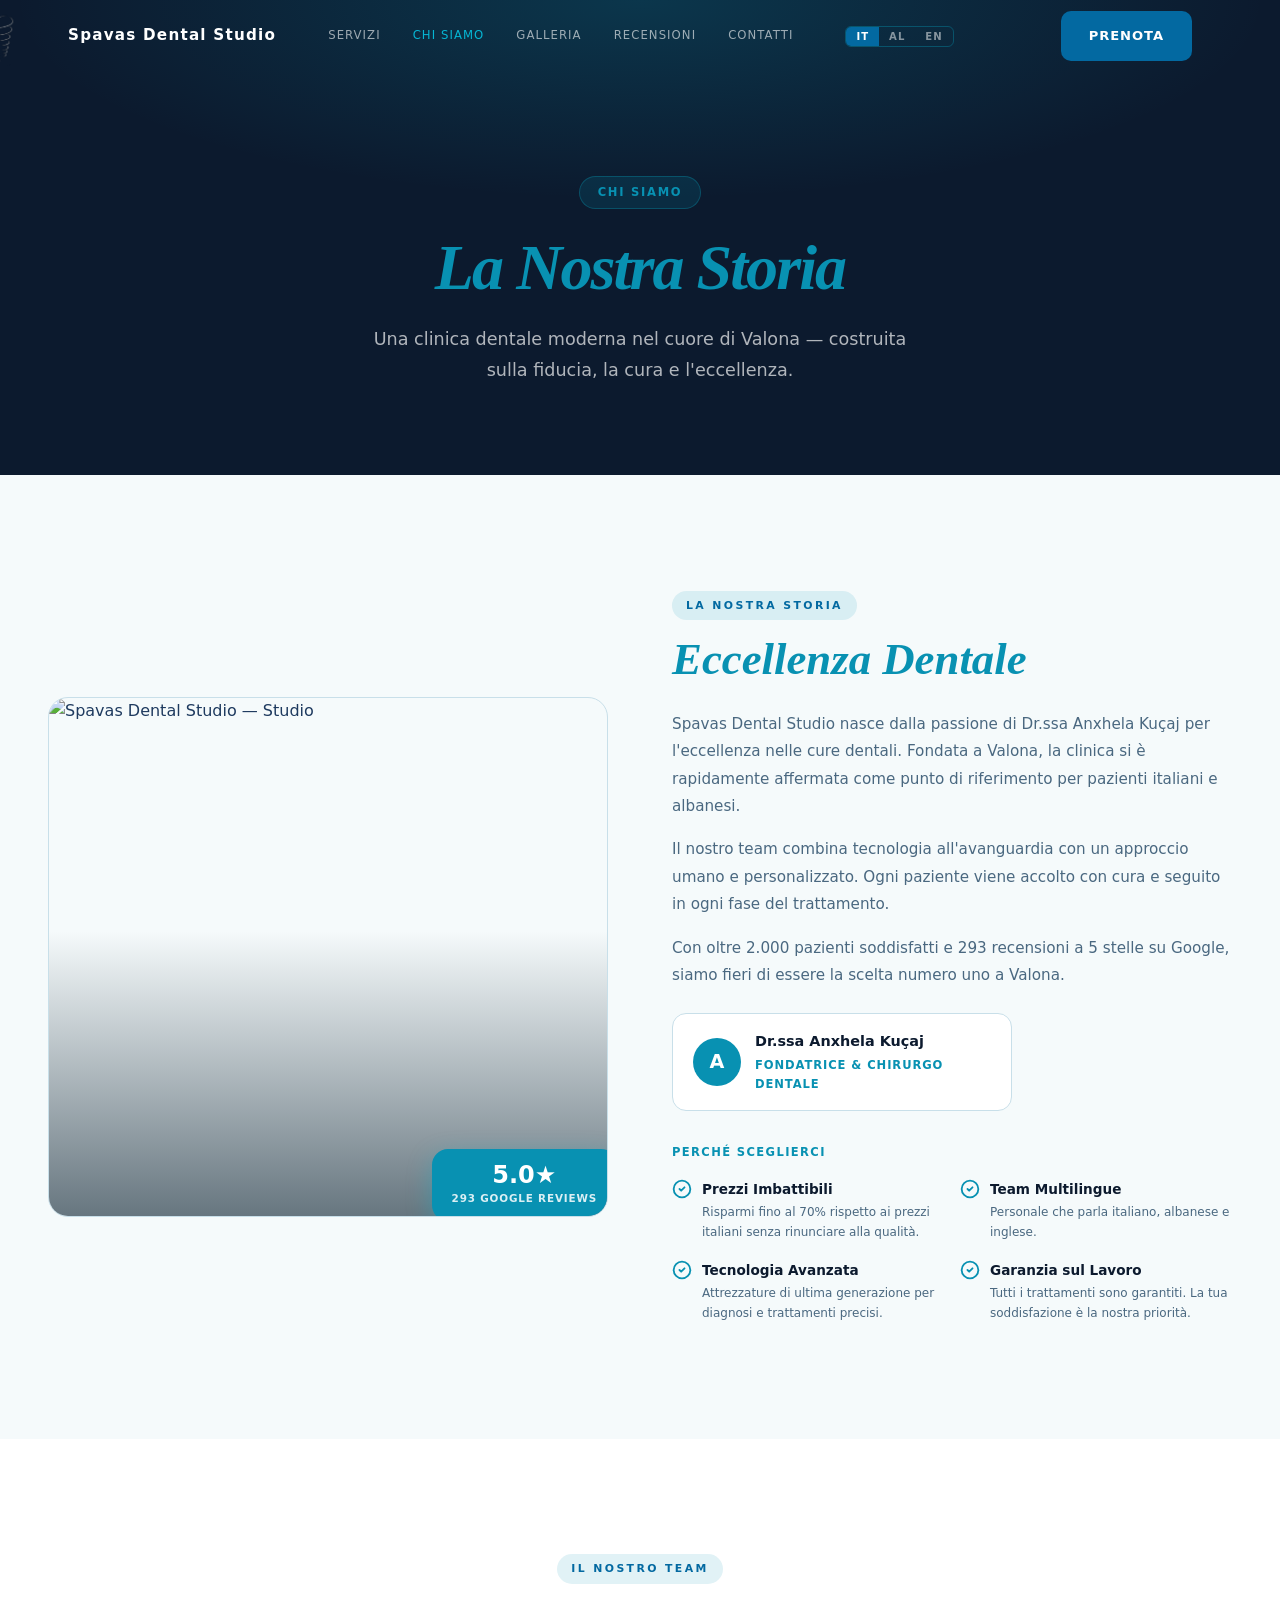
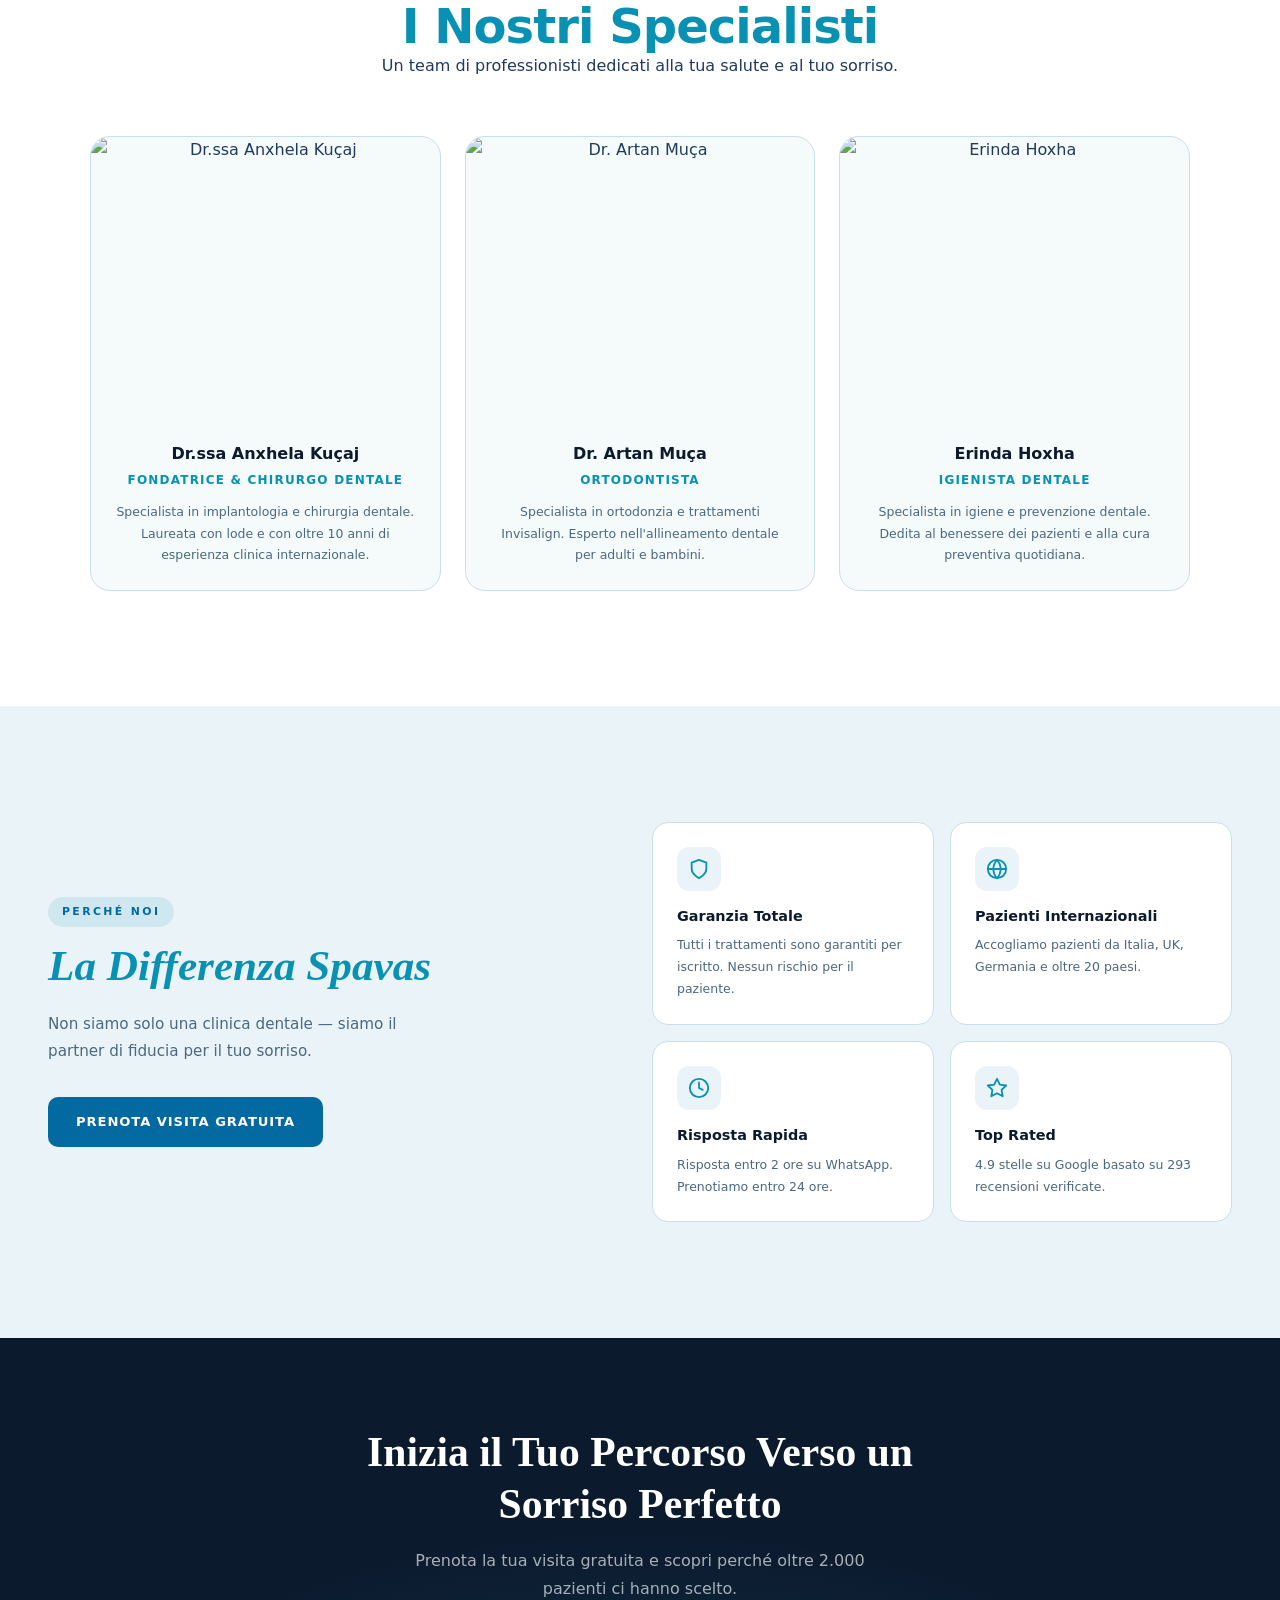
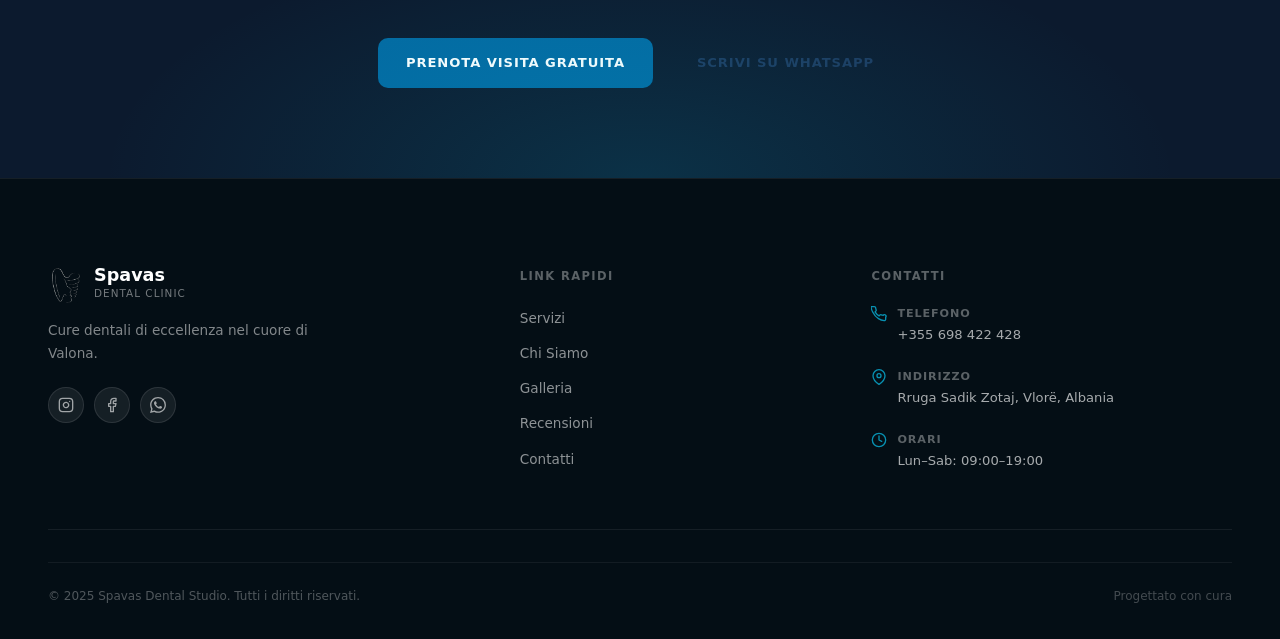
==== about.html @ 8b810118 "Initial commit: Spavas Dental Studio website" ====
<!DOCTYPE html>
<html lang="it">
<head>
  <meta charset="UTF-8"/>
  <meta name="viewport" content="width=device-width, initial-scale=1.0"/>
  <title>Chi Siamo — Spavas Dental Studio, Vlorë</title>
  <meta name="description" content="Scopri la storia di Spavas Dental Studio a Valona. Team di specialisti, tecnologia avanzata e oltre 2.000 pazienti soddisfatti."/>
  <link rel="preconnect" href="https://fonts.gstatic.com" crossorigin>
  <link rel="preload" as="font" type="font/woff2" crossorigin href="https://fonts.gstatic.com/s/plusjakartasans/v12/LDIoaomQNQcsA88c7O9yZ4KMCoOg4Ko20yw.woff2" fetchpriority="high">
  <style>
    @font-face{font-family:'Plus Jakarta Sans';font-style:normal;font-weight:400 800;font-display:swap;src:url('https://fonts.gstatic.com/s/plusjakartasans/v12/LDIoaomQNQcsA88c7O9yZ4KMCoOg4Ko20yw.woff2') format('woff2');unicode-range:U+0000-00FF,U+0131,U+0152-0153,U+02BB-02BC,U+02C6,U+02DA,U+02DC,U+0304,U+0308,U+0329,U+2000-206F,U+20AC,U+2122,U+2191,U+2193,U+2212,U+2215,U+FEFF,U+FFFD;}
    :root{--cyan:#0891B2;--cyan-mid:#06B6D4;--cyan-light:rgba(8,145,178,0.12);--cyan-pale:rgba(8,145,178,0.06);--dark:#0C1A2E;--dark2:#111F35;--ink:#1E3A5F;--ink-mid:#4A6880;--ink-light:#7A9AB0;--cream:#F5FAFB;--cream2:#EAF4F8;--surface:#EAF4F8;--white:#ffffff;--border:#C8DFE9;--green:#25D366;--max-w:1200px;--gutter:clamp(1rem,5vw,3rem);--nav-h:72px;--radius:10px;--radius-lg:16px;--ease:cubic-bezier(0.25,0.46,0.45,0.94);--ease-out:cubic-bezier(0.16,1,0.3,1);}
    *,*::before,*::after{margin:0;padding:0;box-sizing:border-box;}html{scroll-behavior:smooth;}body{background:var(--cream);color:var(--ink);font-family:'Plus Jakarta Sans',system-ui,sans-serif;font-weight:400;line-height:1.65;-webkit-font-smoothing:antialiased;overflow-x:hidden;}img{display:block;width:100%;object-fit:cover;}a{text-decoration:none;color:inherit;}ul{list-style:none;}button{border:none;background:none;cursor:pointer;font-family:inherit;}
    .container{max-width:var(--max-w);margin:0 auto;padding:0 var(--gutter);}
    .section-label{display:inline-block;font-size:0.68rem;letter-spacing:0.22em;text-transform:uppercase;font-weight:600;padding:6px 14px;border-radius:999px;background:var(--cyan-light);color:#0369A1;margin-bottom:16px;}.section-label--dark{background:rgba(6,182,212,0.12);color:var(--cyan-mid);}
    .reveal{opacity:0;transform:translateY(28px);transition:opacity 0.65s var(--ease),transform 0.65s var(--ease);}.reveal.active{opacity:1;transform:none;}.reveal-left{opacity:0;transform:translateX(-32px);transition:opacity 0.75s var(--ease),transform 0.75s var(--ease);}.reveal-left.active{opacity:1;transform:none;}.reveal-right{opacity:0;transform:translateX(32px);transition:opacity 0.75s var(--ease),transform 0.75s var(--ease);}.reveal-right.active{opacity:1;transform:none;}.reveal-scale{opacity:0;transform:scale(0.94);transition:opacity 0.65s var(--ease),transform 0.65s var(--ease);}.reveal-scale.active{opacity:1;transform:none;}
    .d1{transition-delay:0.08s}.d2{transition-delay:0.16s}.d3{transition-delay:0.24s}.d4{transition-delay:0.32s}.d5{transition-delay:0.40s}.d6{transition-delay:0.48s}
    @keyframes fadeUp{from{opacity:0;transform:translateY(20px);}to{opacity:1;transform:none;}}@keyframes waPulse{0%,100%{box-shadow:0 0 0 0 rgba(37,211,102,0.5);}50%{box-shadow:0 0 0 14px rgba(37,211,102,0);}}@keyframes bounce{0%,100%{transform:translateX(-50%) translateY(0);}50%{transform:translateX(-50%) translateY(8px);}}
    .nav{position:fixed;top:0;left:0;right:0;z-index:50;height:var(--nav-h);transition:background 0.3s ease,backdrop-filter 0.3s ease,border-bottom 0.3s ease;}.nav.scrolled{background:rgba(12,26,46,0.97);backdrop-filter:blur(16px);border-bottom:1px solid rgba(6,182,212,0.15);}
    .nav__inner{height:100%;display:flex;align-items:center;justify-content:space-between;max-width:var(--max-w);margin:0 auto;padding:0 var(--gutter);}.nav__logo{display:flex;align-items:center;gap:10px;cursor:pointer;}.nav__logo-text-main{font-size:0.95rem;font-weight:700;color:#fff;line-height:1;}.nav__logo-text-sub{font-size:0.62rem;font-weight:500;letter-spacing:0.14em;text-transform:uppercase;color:var(--cyan-mid);}
    .nav__links{display:flex;align-items:center;gap:32px;}.nav__links a{font-size:0.73rem;font-weight:500;letter-spacing:0.09em;text-transform:uppercase;color:rgba(255,255,255,0.6);transition:color 0.2s ease;}.nav__links a:hover,.nav__links a.active{color:var(--cyan-mid);}
    .nav__right{display:flex;align-items:center;gap:12px;}.nav__lang{display:flex;border-radius:6px;overflow:hidden;border:1px solid rgba(6,182,212,0.3);}.nav__lang button{padding:4px 10px;font-size:0.63rem;font-weight:700;letter-spacing:0.1em;text-transform:uppercase;color:rgba(255,255,255,0.5);background:transparent;transition:all 0.2s ease;}.nav__lang button.active{background:#0369A1;color:#fff;}
    .nav__book{display:none;padding:8px 18px;border-radius:var(--radius);font-size:0.72rem;font-weight:700;letter-spacing:0.08em;text-transform:uppercase;background:#0369A1;color:#fff;transition:transform 0.2s ease,box-shadow 0.2s ease;}.nav__book:hover{transform:translateY(-1px);box-shadow:0 8px 24px rgba(3,105,161,0.4);}
    .nav__hamburger{display:flex;flex-direction:column;gap:5px;padding:4px;}.nav__hamburger span{display:block;width:22px;height:2px;background:#fff;border-radius:2px;transition:all 0.3s ease;}
    .nav__mobile{display:none;position:fixed;top:var(--nav-h);left:0;right:0;z-index:49;background:var(--dark);border-bottom:1px solid rgba(6,182,212,0.12);padding:24px var(--gutter);}.nav__mobile.open{display:flex;flex-direction:column;gap:4px;}.nav__mobile a,.nav__mobile button{display:block;padding:12px 0;border-bottom:1px solid rgba(6,182,212,0.08);font-size:0.88rem;color:rgba(255,255,255,0.75);letter-spacing:0.08em;text-transform:uppercase;text-align:left;width:100%;transition:color 0.2s;}.nav__mobile a:hover{color:var(--cyan-mid);}.nav__mobile-book{margin-top:12px;padding:14px;border-radius:var(--radius);background:var(--cyan);color:#fff!important;text-align:center!important;font-weight:700;border:none!important;}
    .btn{display:inline-flex;align-items:center;gap:8px;padding:14px 28px;border-radius:var(--radius);font-size:0.82rem;font-weight:700;letter-spacing:0.07em;text-transform:uppercase;cursor:pointer;transition:transform 0.25s ease,box-shadow 0.25s ease;border:none;}.btn:hover{transform:translateY(-2px);}
    .btn--cyan{background:#0369A1;color:#fff;}.btn--cyan:hover{box-shadow:0 12px 40px rgba(3,105,161,0.4);}.btn--wa{background:#15803D;color:#fff;}.btn--wa:hover{box-shadow:0 12px 40px rgba(21,128,61,0.35);}.btn--outline{background:transparent;color:var(--cyan);border:1.5px solid var(--cyan);}.btn--outline:hover{background:var(--cyan-light);}.btn--ghost{background:rgba(6,182,212,0.12);color:var(--cyan-mid);border:1px solid rgba(6,182,212,0.2);}
    .section-h2{font-size:clamp(2rem,5vw,3rem);font-weight:800;letter-spacing:-0.02em;line-height:1.1;color:var(--dark);}.section-h2 span{color:var(--cyan);}.section-h2--light{color:#fff;}.section-h2--light span{color:var(--cyan-mid);}
    .card{background:var(--cream2);border:1px solid var(--border);border-radius:var(--radius-lg);padding:28px;transition:transform 0.3s ease,box-shadow 0.3s ease,border-color 0.3s ease;}.card:hover{transform:translateY(-4px);box-shadow:0 16px 48px rgba(8,145,178,0.1);border-color:var(--cyan);}
    .wa-float{position:fixed;bottom:24px;right:24px;z-index:50;width:56px;height:56px;border-radius:50%;background:#25D366;display:flex;align-items:center;justify-content:center;box-shadow:0 4px 20px rgba(37,211,102,0.4);opacity:0;transform:scale(0.8);transition:opacity 0.4s ease,transform 0.4s ease;text-decoration:none;}.wa-float.show{opacity:1;transform:scale(1);}.wa-float.pulse{animation:waPulse 2.2s ease-in-out infinite;}
    .footer{background:#070F1C;border-top:1px solid rgba(6,182,212,0.1);padding:56px var(--gutter) 32px;}.footer__grid{max-width:var(--max-w);margin:0 auto;display:grid;grid-template-columns:1fr 1fr 1fr;gap:40px;margin-bottom:48px;}.footer__brand-name{font-size:0.95rem;font-weight:700;color:#fff;}.footer__brand-sub{font-size:0.62rem;letter-spacing:0.14em;text-transform:uppercase;color:var(--cyan-mid);}.footer__tagline{font-size:0.83rem;color:rgba(255,255,255,0.65);line-height:1.8;margin:16px 0 20px;}
    .footer__socials{display:flex;gap:10px;}.footer__social{width:36px;height:36px;border-radius:50%;display:flex;align-items:center;justify-content:center;background:rgba(255,255,255,0.06);color:rgba(255,255,255,0.55);transition:background 0.2s ease;}.footer__social:hover{background:var(--cyan);color:#fff;}.footer__social--wa{background:#25D366;color:#fff;}
    .footer__col-title{font-size:0.72rem;font-weight:600;letter-spacing:0.18em;text-transform:uppercase;color:rgba(255,255,255,0.6);margin-bottom:20px;}.footer__links{display:flex;flex-direction:column;gap:12px;}.footer__links a,.footer__links button{font-size:0.85rem;color:rgba(255,255,255,0.72);transition:color 0.2s ease;text-align:left;width:100%;}.footer__links a:hover,.footer__links button:hover{color:var(--cyan-mid);}
    .footer__contact-item{display:flex;align-items:flex-start;gap:10px;font-size:0.85rem;color:rgba(255,255,255,0.72);margin-bottom:10px;}.footer__contact-item a{color:rgba(255,255,255,0.72);transition:color 0.2s;}.footer__contact-item a:hover{color:var(--cyan-mid);}.footer__bottom{max-width:var(--max-w);margin:0 auto;border-top:1px solid rgba(255,255,255,0.06);padding-top:24px;display:flex;justify-content:space-between;align-items:center;gap:12px;flex-wrap:wrap;}.footer__rights{font-size:0.72rem;color:rgba(255,255,255,0.5);}.footer__crafted{font-size:0.72rem;color:rgba(255,255,255,0.45);}.footer__hours{color:rgba(255,255,255,0.72);}
    .field{display:flex;flex-direction:column;gap:6px;}.field label{font-size:0.7rem;font-weight:600;letter-spacing:0.1em;text-transform:uppercase;color:var(--ink-mid);}.field input,.field select,.field textarea{width:100%;padding:12px 16px;border-radius:var(--radius);border:1px solid var(--border);background:var(--cream2);color:var(--ink);font-family:inherit;font-size:0.88rem;outline:none;transition:border-color 0.2s ease;}.field input:focus,.field select:focus,.field textarea:focus{border-color:var(--cyan);}.field textarea{resize:none;}
    .page-hero{background:var(--dark);padding:calc(var(--nav-h) + 3rem) var(--gutter) 2.5rem;text-align:center;}.page-hero__label{color:var(--cyan-mid);}.page-hero__h1{font-size:clamp(2.4rem,6vw,4rem);font-weight:800;letter-spacing:-0.03em;color:#fff;line-height:1.05;margin-bottom:16px;}.page-hero__h1 span{color:var(--cyan-mid);}.page-hero__sub{font-size:1rem;color:rgba(255,255,255,0.55);max-width:520px;margin:0 auto;line-height:1.8;}
    @media(min-width:768px){.nav__book{display:inline-flex;}.nav__hamburger{display:none;}.hide-md{display:none!important;}.nav__logo{margin-left:-90px;}.nav__logo img{height:60px!important;margin-left:-38px;}.nav__logo .nav__logo-text-main{margin-left:38px;}.nav__book{margin-left:95px;}}@media(max-width:767px){.nav__links{display:none;}.nav__logo-text-main{display:none;}.nav__inner{position:relative;}.nav__lang{position:absolute;left:110px;}.nav__book{margin-right:38px;}.show-mobile-only{display:block;}.footer__grid{grid-template-columns:1fr;gap:32px;}}
    /* ── Page Hero ── */
    .page-hero{position:relative;padding:clamp(7rem,14vw,11rem) var(--gutter) clamp(4rem,7vw,6rem);background:var(--dark);overflow:hidden;text-align:center}
    .page-hero::before{content:'';position:absolute;inset:0;background:radial-gradient(ellipse 70% 60% at 50% 0%,rgba(6,182,212,.18) 0%,transparent 70%);pointer-events:none}
    .page-hero__label{display:inline-block;font-size:.72rem;font-weight:700;letter-spacing:.15em;text-transform:uppercase;color:var(--cyan);background:rgba(6,182,212,.12);border:1px solid rgba(6,182,212,.25);border-radius:50px;padding:6px 18px;margin-bottom:1.4rem}
    .page-hero__h1{font-family:'Playfair Display',Georgia,serif;font-size:clamp(2.4rem,6vw,4rem);font-weight:800;color:#fff;line-height:1.15;margin:0 0 1.2rem}
    .page-hero__h1 span{color:var(--cyan);font-style:italic}
    .page-hero__sub{font-size:clamp(.95rem,2vw,1.1rem);color:rgba(255,255,255,.68);max-width:560px;margin:0 auto;line-height:1.75}

    /* ── Story Section ── */
    .story{background:var(--cream);padding:clamp(5rem,9vw,8rem) var(--gutter)}
    .story__grid{max-width:1200px;margin:0 auto;display:grid;grid-template-columns:1fr 1fr;gap:clamp(2.5rem,5vw,5rem);align-items:center}
    @media(max-width:900px){.story__grid{grid-template-columns:1fr}}

    /* Image col */
    .story__img-wrap{position:relative;height:clamp(360px,52vw,520px);border-radius:20px;overflow:hidden;border:1px solid var(--border)}
    .story__img-wrap img{width:100%;height:100%;object-fit:cover;display:block}
    .story__img-overlay{position:absolute;inset:0;background:linear-gradient(to top,rgba(8,30,45,.6) 0%,transparent 55%);pointer-events:none}
    .story__badge{position:absolute;bottom:-5px;right:-10px;background:var(--cyan);border-radius:16px;padding:14px 20px;text-align:center;box-shadow:0 8px 24px rgba(6,182,212,.35)}
    .story__badge-stars{font-size:1.5rem;font-weight:900;color:#fff;line-height:1}
    .story__badge-label{font-size:.65rem;font-weight:600;color:rgba(255,255,255,.85);text-transform:uppercase;letter-spacing:.08em;margin-top:3px}
    @media(max-width:900px){.story__badge{right:10px;bottom:10px}}

    /* Text col */
    .story__text .section-label{margin-bottom:.8rem}
    .story__h2{font-family:'Playfair Display',Georgia,serif;font-size:clamp(2rem,4vw,2.8rem);font-weight:800;color:var(--dark);line-height:1.2;margin:0 0 1.5rem}
    .story__h2 span{color:var(--cyan);font-style:italic}
    .story__p{font-size:.95rem;color:var(--ink-mid);line-height:1.8;margin-bottom:1rem}
    .story__p:last-of-type{margin-bottom:1.5rem}

    /* Doctor card */
    .doctor-card{display:flex;align-items:center;gap:14px;background:#fff;border:1px solid var(--border);border-radius:14px;padding:16px 20px;margin-bottom:2rem;max-width:340px}
    .doctor-avatar{width:48px;height:48px;border-radius:50%;background:var(--cyan);display:flex;align-items:center;justify-content:center;font-size:1.2rem;font-weight:800;color:#fff;flex-shrink:0}
    .doctor-name{font-size:.9rem;font-weight:700;color:var(--dark);margin-bottom:2px}
    .doctor-role{font-size:.72rem;font-weight:600;color:var(--cyan);text-transform:uppercase;letter-spacing:.08em}

    /* Why items */
    .story__why-label{font-size:.72rem;font-weight:700;letter-spacing:.12em;text-transform:uppercase;color:var(--cyan);margin-bottom:1rem}
    .why-list{display:grid;grid-template-columns:1fr 1fr;gap:1rem}
    @media(max-width:500px){.why-list{grid-template-columns:1fr}}
    .why-item{display:flex;gap:10px;align-items:flex-start}
    .why-check{flex-shrink:0;color:var(--cyan);margin-top:1px}
    .why-item-title{font-size:.85rem;font-weight:700;color:var(--dark);margin-bottom:3px}
    .why-item-desc{font-size:.75rem;color:var(--ink-mid);line-height:1.65}

    /* ── Team Section ── */
    .team-section{background:#fff;padding:clamp(5rem,9vw,8rem) var(--gutter)}
    .team-section .section-header{text-align:center;max-width:600px;margin:0 auto 3.5rem}
    .team-grid{max-width:1100px;margin:0 auto;display:grid;grid-template-columns:repeat(3,1fr);gap:1.5rem}
    @media(max-width:820px){.team-grid{grid-template-columns:1fr}}
    .team-card{background:var(--cream);border:1px solid var(--border);border-radius:20px;overflow:hidden;text-align:center;transition:transform .25s ease,box-shadow .25s ease}
    .team-card:hover{transform:translateY(-6px);box-shadow:0 16px 40px rgba(0,0,0,.08)}
    .team-photo{width:100%;height:280px;object-fit:cover;object-position:top;display:block}
    .team-body{padding:24px}
    .team-name{font-size:1rem;font-weight:700;color:var(--dark);margin-bottom:4px}
    .team-role{font-size:.75rem;font-weight:600;color:var(--cyan);letter-spacing:.1em;text-transform:uppercase;margin-bottom:10px}
    .team-bio{font-size:.78rem;color:var(--ink-mid);line-height:1.75}

    /* ── Why Us Section ── */
    .why-us{background:var(--surface);padding:clamp(5rem,9vw,8rem) var(--gutter)}
    .why-us__inner{max-width:1200px;margin:0 auto;display:grid;grid-template-columns:1fr 1.1fr;gap:clamp(3rem,6vw,6rem);align-items:center}
    @media(max-width:860px){.why-us__inner{grid-template-columns:1fr}}
    .why-us__left .section-label{margin-bottom:.8rem}
    .why-us__h2{font-family:'Playfair Display',Georgia,serif;font-size:clamp(1.9rem,4vw,2.7rem);font-weight:800;color:var(--dark);line-height:1.2;margin:0 0 1.2rem}
    .why-us__h2 span{color:var(--cyan);font-style:italic}
    .why-us__sub{font-size:.95rem;color:var(--ink-mid);line-height:1.8;margin-bottom:2rem;max-width:380px}
    .features-grid{display:grid;grid-template-columns:1fr 1fr;gap:1rem}
    @media(max-width:480px){.features-grid{grid-template-columns:1fr}}
    .feature-card{background:#fff;border:1px solid var(--border);border-radius:16px;padding:24px;transition:transform .22s ease,box-shadow .22s ease}
    .feature-card:hover{transform:translateY(-4px);box-shadow:0 10px 28px rgba(0,0,0,.07)}
    .feature-icon{width:44px;height:44px;border-radius:12px;background:var(--surface);color:var(--cyan);display:flex;align-items:center;justify-content:center;margin-bottom:14px}
    .feature-h{font-size:.9rem;font-weight:700;color:var(--dark);margin-bottom:6px}
    .feature-p{font-size:.78rem;color:var(--ink-mid);line-height:1.75}

    /* ── CTA Strip ── */
    .cta-strip{background:var(--dark);padding:clamp(4rem,7vw,6rem) var(--gutter);text-align:center;position:relative;overflow:hidden}
    .cta-strip::before{content:'';position:absolute;inset:0;background:radial-gradient(ellipse 60% 80% at 50% 100%,rgba(6,182,212,.15) 0%,transparent 70%);pointer-events:none}
    .cta-strip__h2{font-family:'Playfair Display',Georgia,serif;font-size:clamp(1.7rem,4vw,2.6rem);font-weight:800;color:#fff;line-height:1.25;margin:0 0 1rem;max-width:620px;margin-left:auto;margin-right:auto}
    .cta-strip__sub{font-size:1rem;color:rgba(255,255,255,.65);max-width:500px;margin:0 auto 2.2rem;line-height:1.75}
    .cta-strip__btns{display:flex;gap:1rem;justify-content:center;flex-wrap:wrap}

    /* ── Footer ── */
    .footer{background:#040e15;padding:clamp(4rem,7vw,5.5rem) var(--gutter) 2rem;border-top:1px solid rgba(255,255,255,.07)}
    .footer__grid{max-width:1200px;margin:0 auto;display:grid;grid-template-columns:1.4fr 1fr 1.2fr;gap:clamp(2rem,4vw,4rem);padding-bottom:3rem;border-bottom:1px solid rgba(255,255,255,.07);margin-bottom:2rem}
    @media(max-width:820px){.footer__grid{grid-template-columns:1fr 1fr}}
    @media(max-width:540px){.footer__grid{grid-template-columns:1fr}}
    .footer__logo{display:flex;align-items:center;gap:10px;margin-bottom:1rem;text-decoration:none}
    .footer__logo-text-main{font-size:1.1rem;font-weight:800;color:#fff;line-height:1}
    .footer__logo-text-sub{font-size:.65rem;font-weight:500;color:rgba(255,255,255,.45);letter-spacing:.1em;text-transform:uppercase}
    .footer__tagline{font-size:.85rem;color:rgba(255,255,255,.5);line-height:1.7;margin-bottom:1.4rem;max-width:260px}
    .footer__socials{display:flex;gap:10px}
    .footer__social{width:36px;height:36px;border-radius:50%;background:rgba(255,255,255,.07);border:1px solid rgba(255,255,255,.1);display:flex;align-items:center;justify-content:center;color:rgba(255,255,255,.6);text-decoration:none;transition:background .2s,color .2s}
    .footer__social:hover{background:var(--cyan);color:#fff;border-color:var(--cyan)}
    .footer__col-title{font-size:.72rem;font-weight:700;text-transform:uppercase;letter-spacing:.12em;color:rgba(255,255,255,.35);margin-bottom:1.2rem}
    .footer__links{list-style:none;padding:0;margin:0;display:flex;flex-direction:column;gap:.55rem}
    .footer__links a{font-size:.85rem;color:rgba(255,255,255,.55);text-decoration:none;transition:color .2s}
    .footer__links a:hover{color:var(--cyan)}
    .footer__contact-items{display:flex;flex-direction:column;gap:.8rem}
    .footer__contact-item{display:flex;gap:10px;align-items:flex-start}
    .footer__contact-icon{color:var(--cyan);flex-shrink:0;margin-top:1px}
    .footer__contact-label{font-size:.7rem;font-weight:600;text-transform:uppercase;letter-spacing:.08em;color:rgba(255,255,255,.35);margin-bottom:2px}
    .footer__contact-val{font-size:.82rem;color:rgba(255,255,255,.65);line-height:1.5}
    .footer__bottom{max-width:1200px;margin:0 auto;display:flex;justify-content:space-between;align-items:center;flex-wrap:wrap;gap:.5rem}
    .footer__copy{font-size:.75rem;color:rgba(255,255,255,.3)}
    .footer__crafted{font-size:.75rem;color:rgba(255,255,255,.25)}

    /* ── Reveal animation ── */
    .reveal{opacity:0;transform:translateY(28px);transition:opacity .65s ease,transform .65s ease}
    .reveal.visible{opacity:1;transform:none}
    .reveal-delay-1{transition-delay:.1s}
    .reveal-delay-2{transition-delay:.2s}
    .reveal-delay-3{transition-delay:.3s}

    /* ── WA Float ── */
    .wa-float{position:fixed;bottom:28px;right:28px;z-index:9999;width:56px;height:56px;border-radius:50%;background:#25D366;display:flex;align-items:center;justify-content:center;box-shadow:0 6px 24px rgba(37,211,102,.45);text-decoration:none;opacity:0;pointer-events:none;transition:opacity .4s ease,transform .25s ease}
    .wa-float.visible{opacity:1;pointer-events:all}
    .wa-float:hover{transform:scale(1.1)}
  </style>
</head>
<body>

<!-- NAV -->
<header class="nav" id="nav">
  <div class="nav__inner">
    <a href="index.html" class="nav__logo">
      <img src="assets/logo.png" alt="Spavas Dental Studio" height="48" style="width:auto;display:block;object-fit:contain;">
      <div class="nav__logo-text-main" style="white-space:nowrap;letter-spacing:0.08em;">Spavas Dental Studio</div>
    </a>
    <nav class="nav__links">
      <a href="services.html" data-t="nav.services">Servizi</a>
      <a href="about.html" data-t="nav.about" class="active">Chi Siamo</a>
      <a href="gallery.html" data-t="nav.gallery">Galleria</a>
      <a href="reviews.html" data-t="nav.reviews">Recensioni</a>
      <a href="contact.html" data-t="nav.contact">Contatti</a>
    </nav>
    <div class="nav__right">
      <div class="nav__lang">
        <button onclick="setLang('it')" id="lang-it">IT</button>
        <button onclick="setLang('sq')" id="lang-sq">AL</button>
        <button onclick="setLang('en')" id="lang-en">EN</button>
      </div>
      <a href="contact.html" class="btn btn--cyan nav__book" data-t="nav.book">Prenota</a>
      <button class="nav__hamburger" id="hamburger" onclick="toggleMenu()"><span></span><span></span><span></span></button>
    </div>
  </div>
</header>
<div class="nav__mobile" id="mobile-menu">
  <a href="services.html" data-t="nav.services">Servizi</a>
  <a href="about.html" data-t="nav.about">Chi Siamo</a>
  <a href="gallery.html" data-t="nav.gallery">Galleria</a>
  <a href="reviews.html" data-t="nav.reviews">Recensioni</a>
  <a href="contact.html" data-t="nav.contact">Contatti</a>
  <a href="contact.html" class="nav__mobile-book" data-t="nav.book">Prenota</a>
</div>

<!-- PAGE HERO -->
<section class="page-hero">
  <div class="page-hero__label" data-t="about.heroLabel">Chi Siamo</div>
  <h1 class="page-hero__h1">
    <span data-t="about.heroH1a">La Nostra </span><span data-t="about.heroH1b" style="color:var(--cyan);font-style:italic">Storia</span>
  </h1>
  <p class="page-hero__sub" data-t="about.heroSub">Una clinica dentale moderna nel cuore di Valona — costruita sulla fiducia, la cura e l'eccellenza.</p>
</section>

<!-- STORY SECTION -->
<section class="story" id="story">
  <div class="story__grid">
    <!-- Image -->
    <div class="story__img-wrap reveal">
      <img
        src="https://images.unsplash.com/photo-1629909615184-74f495363b67?w=800&q=85&auto=format"
        alt="Spavas Dental Studio — Studio"
        width="800" height="534"
        loading="lazy"
      />
      <div class="story__img-overlay"></div>
      <div class="story__badge">
        <div class="story__badge-stars">5.0★</div>
        <div class="story__badge-label">293 Google Reviews</div>
      </div>
    </div>

    <!-- Text -->
    <div class="story__text reveal reveal-delay-1">
      <div class="section-label" data-t="about.storyLabel">La Nostra Storia</div>
      <h2 class="story__h2">
        <span data-t="about.storyH2a">Eccellenza </span><span data-t="about.storyH2b">Dentale</span>
      </h2>
      <p class="story__p" data-t="about.p1">Spavas Dental Studio nasce dalla passione di Dr.ssa Anxhela Kuçaj per l'eccellenza nelle cure dentali. Fondata a Valona, la clinica si è rapidamente affermata come punto di riferimento per pazienti italiani e albanesi.</p>
      <p class="story__p" data-t="about.p2">Il nostro team combina tecnologia all'avanguardia con un approccio umano e personalizzato. Ogni paziente viene accolto con cura e seguito in ogni fase del trattamento.</p>
      <p class="story__p" data-t="about.p3">Con oltre 2.000 pazienti soddisfatti e 293 recensioni a 5 stelle su Google, siamo fieri di essere la scelta numero uno a Valona.</p>

      <div class="doctor-card">
        <div class="doctor-avatar">A</div>
        <div>
          <div class="doctor-name">Dr.ssa Anxhela Kuçaj</div>
          <div class="doctor-role" data-t="about.doctorTitle">Fondatrice &amp; Chirurgo Dentale</div>
        </div>
      </div>

      <div class="story__why-label" data-t="about.whyLabel">Perché Sceglierci</div>
      <div class="why-list">
        <div class="why-item">
          <svg class="why-check" width="20" height="20" viewBox="0 0 24 24" fill="none" stroke="currentColor" stroke-width="2.2" stroke-linecap="round" stroke-linejoin="round" aria-hidden="true"><circle cx="12" cy="12" r="10"/><polyline points="9 12 11 14 15 10"/></svg>
          <div>
            <div class="why-item-title" data-t="about.why.0.title">Prezzi Imbattibili</div>
            <div class="why-item-desc" data-t="about.why.0.desc">Risparmi fino al 70% rispetto ai prezzi italiani senza rinunciare alla qualità.</div>
          </div>
        </div>
        <div class="why-item">
          <svg class="why-check" width="20" height="20" viewBox="0 0 24 24" fill="none" stroke="currentColor" stroke-width="2.2" stroke-linecap="round" stroke-linejoin="round" aria-hidden="true"><circle cx="12" cy="12" r="10"/><polyline points="9 12 11 14 15 10"/></svg>
          <div>
            <div class="why-item-title" data-t="about.why.1.title">Team Multilingue</div>
            <div class="why-item-desc" data-t="about.why.1.desc">Personale che parla italiano, albanese e inglese.</div>
          </div>
        </div>
        <div class="why-item">
          <svg class="why-check" width="20" height="20" viewBox="0 0 24 24" fill="none" stroke="currentColor" stroke-width="2.2" stroke-linecap="round" stroke-linejoin="round" aria-hidden="true"><circle cx="12" cy="12" r="10"/><polyline points="9 12 11 14 15 10"/></svg>
          <div>
            <div class="why-item-title" data-t="about.why.2.title">Tecnologia Avanzata</div>
            <div class="why-item-desc" data-t="about.why.2.desc">Attrezzature di ultima generazione per diagnosi e trattamenti precisi.</div>
          </div>
        </div>
        <div class="why-item">
          <svg class="why-check" width="20" height="20" viewBox="0 0 24 24" fill="none" stroke="currentColor" stroke-width="2.2" stroke-linecap="round" stroke-linejoin="round" aria-hidden="true"><circle cx="12" cy="12" r="10"/><polyline points="9 12 11 14 15 10"/></svg>
          <div>
            <div class="why-item-title" data-t="about.why.3.title">Garanzia sul Lavoro</div>
            <div class="why-item-desc" data-t="about.why.3.desc">Tutti i trattamenti sono garantiti. La tua soddisfazione è la nostra priorità.</div>
          </div>
        </div>
      </div>
    </div>
  </div>
</section>

<!-- TEAM SECTION -->
<section class="team-section" id="team">
  <div class="section-header reveal">
    <div class="section-label" data-t="team.label">Il Nostro Team</div>
    <h2 class="section-h2">
      <span data-t="team.h2a">I Nostri </span><span data-t="team.h2b">Specialisti</span>
    </h2>
    <p class="section-sub" data-t="team.sub">Un team di professionisti dedicati alla tua salute e al tuo sorriso.</p>
  </div>
  <div class="team-grid">
    <div class="team-card reveal">
      <img
        class="team-photo"
        src="https://images.unsplash.com/photo-1559839734-2b71ea197ec2?w=500&q=90&auto=format&fit=crop&crop=face"
        alt="Dr.ssa Anxhela Kuçaj"
        loading="lazy"
        width="500" height="280"
      />
      <div class="team-body">
        <div class="team-name">Dr.ssa Anxhela Kuçaj</div>
        <div class="team-role" data-t="team.members.0.role">Fondatrice &amp; Chirurgo Dentale</div>
        <p class="team-bio" data-t="team.members.0.bio">Specialista in implantologia e chirurgia dentale. Laureata con lode e con oltre 10 anni di esperienza clinica internazionale.</p>
      </div>
    </div>
    <div class="team-card reveal reveal-delay-1">
      <img
        class="team-photo"
        src="https://images.unsplash.com/photo-1612349317150-e413f6a5b16d?w=500&q=90&auto=format&fit=crop"
        alt="Dr. Artan Muça"
        loading="lazy"
        width="500" height="280"
      />
      <div class="team-body">
        <div class="team-name">Dr. Artan Muça</div>
        <div class="team-role" data-t="team.members.1.role">Ortodontista</div>
        <p class="team-bio" data-t="team.members.1.bio">Specialista in ortodonzia e trattamenti Invisalign. Esperto nell'allineamento dentale per adulti e bambini.</p>
      </div>
    </div>
    <div class="team-card reveal reveal-delay-2">
      <img
        class="team-photo"
        src="https://images.unsplash.com/photo-1594824476967-48c8b964273f?w=500&q=90&auto=format&fit=crop&crop=face"
        alt="Erinda Hoxha"
        loading="lazy"
        width="500" height="280"
      />
      <div class="team-body">
        <div class="team-name">Erinda Hoxha</div>
        <div class="team-role" data-t="team.members.2.role">Igienista Dentale</div>
        <p class="team-bio" data-t="team.members.2.bio">Specialista in igiene e prevenzione dentale. Dedita al benessere dei pazienti e alla cura preventiva quotidiana.</p>
      </div>
    </div>
  </div>
</section>

<!-- WHY US SECTION -->
<section class="why-us" id="why-us">
  <div class="why-us__inner">
    <!-- Left -->
    <div class="why-us__left reveal">
      <div class="section-label" data-t="whyUs.label">Perché Noi</div>
      <h2 class="why-us__h2">
        <span data-t="whyUs.h2a">La Differenza </span><span data-t="whyUs.h2b">Spavas</span>
      </h2>
      <p class="why-us__sub" data-t="whyUs.sub">Non siamo solo una clinica dentale — siamo il partner di fiducia per il tuo sorriso.</p>
      <a href="contact.html" class="btn btn--cyan" data-t="whyUs.cta">Prenota Visita Gratuita</a>
    </div>
    <!-- Right: feature grid -->
    <div class="features-grid reveal reveal-delay-1">
      <div class="feature-card">
        <div class="feature-icon" aria-hidden="true">
          <svg width="22" height="22" viewBox="0 0 24 24" fill="none" stroke="currentColor" stroke-width="2" stroke-linecap="round" stroke-linejoin="round"><path d="M12 22s8-4 8-10V5l-8-3-8 3v7c0 6 8 10 8 10z"/></svg>
        </div>
        <div class="feature-h" data-t="whyUs.features.0.title">Garanzia Totale</div>
        <p class="feature-p" data-t="whyUs.features.0.desc">Tutti i trattamenti sono garantiti per iscritto. Nessun rischio per il paziente.</p>
      </div>
      <div class="feature-card">
        <div class="feature-icon" aria-hidden="true">
          <svg width="22" height="22" viewBox="0 0 24 24" fill="none" stroke="currentColor" stroke-width="2" stroke-linecap="round" stroke-linejoin="round"><circle cx="12" cy="12" r="10"/><line x1="2" y1="12" x2="22" y2="12"/><path d="M12 2a15.3 15.3 0 0 1 4 10 15.3 15.3 0 0 1-4 10 15.3 15.3 0 0 1-4-10 15.3 15.3 0 0 1 4-10z"/></svg>
        </div>
        <div class="feature-h" data-t="whyUs.features.1.title">Pazienti Internazionali</div>
        <p class="feature-p" data-t="whyUs.features.1.desc">Accogliamo pazienti da Italia, UK, Germania e oltre 20 paesi.</p>
      </div>
      <div class="feature-card">
        <div class="feature-icon" aria-hidden="true">
          <svg width="22" height="22" viewBox="0 0 24 24" fill="none" stroke="currentColor" stroke-width="2" stroke-linecap="round" stroke-linejoin="round"><circle cx="12" cy="12" r="10"/><polyline points="12 6 12 12 16 14"/></svg>
        </div>
        <div class="feature-h" data-t="whyUs.features.2.title">Risposta Rapida</div>
        <p class="feature-p" data-t="whyUs.features.2.desc">Risposta entro 2 ore su WhatsApp. Prenotiamo entro 24 ore.</p>
      </div>
      <div class="feature-card">
        <div class="feature-icon" aria-hidden="true">
          <svg width="22" height="22" viewBox="0 0 24 24" fill="none" stroke="currentColor" stroke-width="2" stroke-linecap="round" stroke-linejoin="round"><polygon points="12 2 15.09 8.26 22 9.27 17 14.14 18.18 21.02 12 17.77 5.82 21.02 7 14.14 2 9.27 8.91 8.26 12 2"/></svg>
        </div>
        <div class="feature-h" data-t="whyUs.features.3.title">Top Rated</div>
        <p class="feature-p" data-t="whyUs.features.3.desc">4.9 stelle su Google basato su 293 recensioni verificate.</p>
      </div>
    </div>
  </div>
</section>

<!-- CTA STRIP -->
<section class="cta-strip">
  <h2 class="cta-strip__h2" data-t="cta.h2">Inizia il Tuo Percorso Verso un Sorriso Perfetto</h2>
  <p class="cta-strip__sub" data-t="cta.sub">Prenota la tua visita gratuita e scopri perché oltre 2.000 pazienti ci hanno scelto.</p>
  <div class="cta-strip__btns">
    <a href="contact.html" class="btn btn--cyan" data-t="cta.btn1">Prenota Visita Gratuita</a>
    <a href="https://wa.me/355698422428" target="_blank" rel="noopener noreferrer" class="btn btn--outline-white" data-t="cta.btn2">Scrivi su WhatsApp</a>
  </div>
</section>

<!-- FOOTER -->
<footer class="footer">
  <div class="footer__grid">
    <!-- Brand -->
    <div>
      <a href="index.html" class="footer__logo">
        <img src="assets/logo.png" alt="Spavas Dental Studio" height="36" style="width:auto;display:block;object-fit:contain;">
        <div>
          <div class="footer__logo-text-main">Spavas</div>
          <div class="footer__logo-text-sub">Dental Clinic</div>
        </div>
      </a>
      <p class="footer__tagline" data-t="footer.tagline">Cure dentali di eccellenza nel cuore di Valona.</p>
      <div class="footer__socials">
        <a href="https://www.instagram.com/spavasdentalstudio/" target="_blank" rel="noopener noreferrer" class="footer__social" aria-label="Instagram">
          <svg width="16" height="16" viewBox="0 0 24 24" fill="none" stroke="currentColor" stroke-width="2" stroke-linecap="round" stroke-linejoin="round"><rect x="2" y="2" width="20" height="20" rx="5" ry="5"/><path d="M16 11.37A4 4 0 1 1 12.63 8 4 4 0 0 1 16 11.37z"/><line x1="17.5" y1="6.5" x2="17.51" y2="6.5"/></svg>
        </a>
        <a href="https://www.facebook.com/spavasdentalstudio/" target="_blank" rel="noopener noreferrer" class="footer__social" aria-label="Facebook">
          <svg width="16" height="16" viewBox="0 0 24 24" fill="none" stroke="currentColor" stroke-width="2" stroke-linecap="round" stroke-linejoin="round"><path d="M18 2h-3a5 5 0 0 0-5 5v3H7v4h3v8h4v-8h3l1-4h-4V7a1 1 0 0 1 1-1h3z"/></svg>
        </a>
        <a href="https://wa.me/355698422428" target="_blank" rel="noopener noreferrer" class="footer__social" aria-label="WhatsApp">
          <svg width="16" height="16" viewBox="0 0 24 24" fill="currentColor"><path d="M17.472 14.382c-.297-.149-1.758-.867-2.03-.967-.273-.099-.471-.148-.67.15-.197.297-.767.966-.94 1.164-.173.199-.347.223-.644.075-.297-.15-1.255-.463-2.39-1.475-.883-.788-1.48-1.761-1.653-2.059-.173-.297-.018-.458.13-.606.134-.133.298-.347.446-.52.149-.174.198-.298.298-.497.099-.198.05-.371-.025-.52-.075-.149-.669-1.612-.916-2.207-.242-.579-.487-.5-.669-.51-.173-.008-.371-.01-.57-.01-.198 0-.52.074-.792.372-.272.297-1.04 1.016-1.04 2.479 0 1.462 1.065 2.875 1.213 3.074.149.198 2.096 3.2 5.077 4.487.709.306 1.262.489 1.694.625.712.227 1.36.195 1.871.118.571-.085 1.758-.719 2.006-1.413.248-.694.248-1.289.173-1.413-.074-.124-.272-.198-.57-.347m-5.421 7.403h-.004a9.87 9.87 0 01-5.031-1.378l-.361-.214-3.741.982.998-3.648-.235-.374a9.86 9.86 0 01-1.51-5.26c.001-5.45 4.436-9.884 9.888-9.884 2.64 0 5.122 1.03 6.988 2.898a9.825 9.825 0 012.893 6.994c-.003 5.45-4.437 9.884-9.885 9.884m8.413-18.297A11.815 11.815 0 0012.05 0C5.495 0 .16 5.335.157 11.892c0 2.096.547 4.142 1.588 5.945L.057 24l6.305-1.654a11.882 11.882 0 005.683 1.448h.005c6.554 0 11.89-5.335 11.893-11.893a11.821 11.821 0 00-3.48-8.413z"/></svg>
        </a>
      </div>
    </div>
    <!-- Links -->
    <div>
      <div class="footer__col-title" data-t="footer.links">Link Rapidi</div>
      <ul class="footer__links">
        <li><a href="services.html" data-t="nav.services">Servizi</a></li>
        <li><a href="about.html" data-t="nav.about">Chi Siamo</a></li>
        <li><a href="gallery.html" data-t="nav.gallery">Galleria</a></li>
        <li><a href="reviews.html" data-t="nav.reviews">Recensioni</a></li>
        <li><a href="contact.html" data-t="nav.contact">Contatti</a></li>
      </ul>
    </div>
    <!-- Contact -->
    <div>
      <div class="footer__col-title" data-t="footer.contact">Contatti</div>
      <div class="footer__contact-items">
        <div class="footer__contact-item">
          <svg class="footer__contact-icon" width="16" height="16" viewBox="0 0 24 24" fill="none" stroke="currentColor" stroke-width="2" stroke-linecap="round" stroke-linejoin="round" aria-hidden="true"><path d="M22 16.92v3a2 2 0 01-2.18 2 19.79 19.79 0 01-8.63-3.07A19.5 19.5 0 013.07 9.81a19.79 19.79 0 01-3.07-8.64A2 2 0 012 1h3a2 2 0 012 1.72c.127.96.361 1.903.7 2.81a2 2 0 01-.45 2.11L6.09 8.91a16 16 0 006 6l1.27-1.27a2 2 0 012.11-.45c.907.339 1.85.573 2.81.7A2 2 0 0122 16.92z"/></svg>
          <div>
            <div class="footer__contact-label">Telefono</div>
            <div class="footer__contact-val"><a href="tel:+355698422428" style="color:inherit;text-decoration:none">+355 698 422 428</a></div>
          </div>
        </div>
        <div class="footer__contact-item">
          <svg class="footer__contact-icon" width="16" height="16" viewBox="0 0 24 24" fill="none" stroke="currentColor" stroke-width="2" stroke-linecap="round" stroke-linejoin="round" aria-hidden="true"><path d="M21 10c0 7-9 13-9 13s-9-6-9-13a9 9 0 0118 0z"/><circle cx="12" cy="10" r="3"/></svg>
          <div>
            <div class="footer__contact-label" id="footer-addr-label">Indirizzo</div>
            <div class="footer__contact-val" id="footer-addr">Rruga Sadik Zotaj, Vlorë, Albania</div>
          </div>
        </div>
        <div class="footer__contact-item">
          <svg class="footer__contact-icon" width="16" height="16" viewBox="0 0 24 24" fill="none" stroke="currentColor" stroke-width="2" stroke-linecap="round" stroke-linejoin="round" aria-hidden="true"><circle cx="12" cy="12" r="10"/><polyline points="12 6 12 12 16 14"/></svg>
          <div>
            <div class="footer__contact-label" id="footer-hours-label">Orari</div>
            <div class="footer__contact-val" id="footer-hours">Lun–Sab: 09:00–19:00</div>
          </div>
        </div>
      </div>
    </div>
  </div>
  <div class="footer__bottom">
    <span class="footer__copy" data-t="footer.rights">© 2025 Spavas Dental Studio. Tutti i diritti riservati.</span>
    <span class="footer__crafted" id="footer-crafted">Progettato con cura</span>
  </div>
</footer>

<!-- WA FLOAT -->
<a class="wa-float" id="wa-float" href="https://wa.me/355698422428" target="_blank" rel="noopener noreferrer" aria-label="WhatsApp">
  <svg viewBox="0 0 24 24" fill="white" width="28" height="28"><path d="M17.472 14.382c-.297-.149-1.758-.867-2.03-.967-.273-.099-.471-.148-.67.15-.197.297-.767.966-.94 1.164-.173.199-.347.223-.644.075-.297-.15-1.255-.463-2.39-1.475-.883-.788-1.48-1.761-1.653-2.059-.173-.297-.018-.458.13-.606.134-.133.298-.347.446-.52.149-.174.198-.298.298-.497.099-.198.05-.371-.025-.52-.075-.149-.669-1.612-.916-2.207-.242-.579-.487-.5-.669-.51-.173-.008-.371-.01-.57-.01-.198 0-.52.074-.792.372-.272.297-1.04 1.016-1.04 2.479 0 1.462 1.065 2.875 1.213 3.074.149.198 2.096 3.2 5.077 4.487.709.306 1.262.489 1.694.625.712.227 1.36.195 1.871.118.571-.085 1.758-.719 2.006-1.413.248-.694.248-1.289.173-1.413-.074-.124-.272-.198-.57-.347m-5.421 7.403h-.004a9.87 9.87 0 01-5.031-1.378l-.361-.214-3.741.982.998-3.648-.235-.374a9.86 9.86 0 01-1.51-5.26c.001-5.45 4.436-9.884 9.888-9.884 2.64 0 5.122 1.03 6.988 2.898a9.825 9.825 0 012.893 6.994c-.003 5.45-4.437 9.884-9.885 9.884m8.413-18.297A11.815 11.815 0 0012.05 0C5.495 0 .16 5.335.157 11.892c0 2.096.547 4.142 1.588 5.945L.057 24l6.305-1.654a11.882 11.882 0 005.683 1.448h.005c6.554 0 11.89-5.335 11.893-11.893a11.821 11.821 0 00-3.48-8.413z"/></svg>
</a>

<script>
// ── Translation Object ──────────────────────────────────────────────
const T = {
  it: {
    nav: { services:'Servizi', about:'Chi Siamo', gallery:'Galleria', reviews:'Recensioni', contact:'Contatti', book:'Prenota' },
    footer: { tagline:'Cure dentali di eccellenza nel cuore di Valona.', rights:'© 2025 Spavas Dental Studio. Tutti i diritti riservati.', links:'Link Rapidi', contact:'Contatti', crafted:'Progettato con cura', addrLabel:'Indirizzo', addr:'Rruga Sadik Zotaj, Vlorë, Albania', hoursLabel:'Orari', hours:'Lun–Sab: 09:00–19:00' },
    about: { heroLabel:'Chi Siamo', heroH1a:'La Nostra ', heroH1b:'Storia', heroSub:'Una clinica dentale moderna nel cuore di Valona — costruita sulla fiducia, la cura e l\'eccellenza.', storyLabel:'La Nostra Storia', storyH2a:'Eccellenza ', storyH2b:'Dentale', p1:'Spavas Dental Studio nasce dalla passione di Dr.ssa Anxhela Kuçaj per l\'eccellenza nelle cure dentali. Fondata a Valona, la clinica si è rapidamente affermata come punto di riferimento per pazienti italiani e albanesi.', p2:'Il nostro team combina tecnologia all\'avanguardia con un approccio umano e personalizzato. Ogni paziente viene accolto con cura e seguito in ogni fase del trattamento.', p3:'Con oltre 2.000 pazienti soddisfatti e 293 recensioni a 5 stelle su Google, siamo fieri di essere la scelta numero uno a Valona.', doctorTitle:'Fondatrice & Chirurgo Dentale', whyLabel:'Perché Sceglierci', why:[ {title:'Prezzi Imbattibili', desc:'Risparmi fino al 70% rispetto ai prezzi italiani senza rinunciare alla qualità.'}, {title:'Team Multilingue', desc:'Personale che parla italiano, albanese e inglese.'}, {title:'Tecnologia Avanzata', desc:'Attrezzature di ultima generazione per diagnosi e trattamenti precisi.'}, {title:'Garanzia sul Lavoro', desc:'Tutti i trattamenti sono garantiti. La tua soddisfazione è la nostra priorità.'} ] },
    team: { label:'Il Nostro Team', h2a:'I Nostri ', h2b:'Specialisti', sub:'Un team di professionisti dedicati alla tua salute e al tuo sorriso.', members:[ {role:'Fondatrice & Chirurgo Dentale', bio:'Specialista in implantologia e chirurgia dentale. Laureata con lode e con oltre 10 anni di esperienza clinica internazionale.'}, {role:'Ortodontista', bio:'Specialista in ortodonzia e trattamenti Invisalign. Esperto nell\'allineamento dentale per adulti e bambini.'}, {role:'Igienista Dentale', bio:'Specialista in igiene e prevenzione dentale. Dedita al benessere dei pazienti e alla cura preventiva quotidiana.'} ] },
    whyUs: { label:'Perché Noi', h2a:'La Differenza ', h2b:'Spavas', sub:'Non siamo solo una clinica dentale — siamo il partner di fiducia per il tuo sorriso.', cta:'Prenota Visita Gratuita', features:[ {title:'Garanzia Totale', desc:'Tutti i trattamenti sono garantiti per iscritto. Nessun rischio per il paziente.'}, {title:'Pazienti Internazionali', desc:'Accogliamo pazienti da Italia, UK, Germania e oltre 20 paesi.'}, {title:'Risposta Rapida', desc:'Risposta entro 2 ore su WhatsApp. Prenotiamo entro 24 ore.'}, {title:'Top Rated', desc:'4.9 stelle su Google basato su 293 recensioni verificate.'} ] },
    cta: { h2:'Inizia il Tuo Percorso Verso un Sorriso Perfetto', sub:'Prenota la tua visita gratuita e scopri perché oltre 2.000 pazienti ci hanno scelto.', btn1:'Prenota Visita Gratuita', btn2:'Scrivi su WhatsApp' }
  },
  en: {
    nav: { services:'Services', about:'About', gallery:'Gallery', reviews:'Reviews', contact:'Contact', book:'Book Now' },
    footer: { tagline:'Advanced dental care in the heart of Vlorë.', rights:'© 2025 Spavas Dental Studio. All rights reserved.', links:'Quick Links', contact:'Contact', crafted:'Designed with care', addrLabel:'Address', addr:'Rruga Sadik Zotaj, Vlorë, Albania', hoursLabel:'Hours', hours:'Mon–Sat: 09:00–19:00' },
    about: { heroLabel:'About Us', heroH1a:'Our ', heroH1b:'Story', heroSub:'A modern dental clinic in the heart of Vlorë — built on trust, care and excellence.', storyLabel:'Our Story', storyH2a:'Dental ', storyH2b:'Excellence', p1:'Spavas Dental Studio was born from Dr. Anxhela Kuçaj\'s passion for excellence in dental care. Founded in Vlorë, Albania, the clinic quickly became the reference point for Italian and Albanian patients.', p2:'Our team combines cutting-edge technology with a human and personalized approach. Every patient is welcomed as a guest and followed through every stage of treatment.', p3:'With over 2,000 satisfied patients and 293 five-star reviews on Google, we are proud to be the top choice for dental care in Vlorë.', doctorTitle:'Founder & Dental Surgeon', whyLabel:'Why Choose Us', why:[ {title:'Unbeatable Prices', desc:'Save up to 70% compared to Italian prices without compromising on quality.'}, {title:'Multilingual Team', desc:'Staff speaking Italian, Albanian and English.'}, {title:'Advanced Technology', desc:'State-of-the-art equipment for precise diagnoses and treatments.'}, {title:'Work Guarantee', desc:'All treatments are guaranteed. Your satisfaction is our priority.'} ] },
    team: { label:'Our Team', h2a:'Our ', h2b:'Specialists', sub:'A team of professionals dedicated to your health and your smile.', members:[ {role:'Founder & Dental Surgeon', bio:'Specialist in implantology and dental surgery. Graduated with honors and with over 10 years of international clinical experience.'}, {role:'Orthodontist', bio:'Specialist in orthodontics and Invisalign treatments. Expert in dental alignment for adults and children.'}, {role:'Dental Hygienist', bio:'Specialist in dental hygiene and prevention. Dedicated to patient wellbeing and daily preventive care.'} ] },
    whyUs: { label:'Why Us', h2a:'The Spavas ', h2b:'Difference', sub:'We\'re not just a dental clinic — we\'re your trusted partner for your smile.', cta:'Book Free Consultation', features:[ {title:'Full Guarantee', desc:'All treatments are guaranteed in writing. No risk for the patient.'}, {title:'International Patients', desc:'We welcome patients from Italy, UK, Germany and over 20 countries.'}, {title:'Fast Response', desc:'Reply within 2 hours on WhatsApp. We book within 24 hours.'}, {title:'Top Rated', desc:'4.9 stars on Google based on 293 verified reviews.'} ] },
    cta: { h2:'Start Your Journey Towards a Perfect Smile', sub:'Book your free consultation and discover why over 2,000 patients have chosen us.', btn1:'Book Free Consultation', btn2:'WhatsApp Us' }
  },
  sq: {
    nav: { services:'Shërbimet', about:'Rreth Nesh', gallery:'Galeria', reviews:'Recensionet', contact:'Kontakt', book:'Rezervo' },
    footer: { tagline:'Kujdes dentar i avancuar në zemër të Vlorës.', rights:'© 2025 Spavas Dental Studio. Të gjitha të drejtat e rezervuara.', links:'Lidhje të Shpejta', contact:'Kontakt', crafted:'Dizajnuar me kujdes', addrLabel:'Adresa', addr:'Rruga Sadik Zotaj, Vlorë, Shqipëri', hoursLabel:'Oraret', hours:'Hën–Sht: 09:00–19:00' },
    about: { heroLabel:'Rreth Nesh', heroH1a:'Historia ', heroH1b:'Jonë', heroSub:'Një klinikë dentare moderne në zemër të Vlorës — e ndërtuar mbi besim, kujdes dhe ekselencë.', storyLabel:'Historia Jonë', storyH2a:'Ekselencë ', storyH2b:'Dentare', p1:'Spavas Dental Studio lindi nga pasioni i Dr. Anxhela Kuçaj për ekselencën në kujdesin dentar. E themeluar në Vlorë, klinika u bë shpejt pikë referimi për pacientët italianë dhe shqiptarë.', p2:'Ekipi ynë kombinon teknologjinë e fundit me një qasje njerëzore dhe të personalizuar. Çdo pacient pritet si mysafir dhe shoqërohet në çdo fazë të trajtimit.', p3:'Me mbi 2.000 pacientë të kënaqur dhe 293 recensione me 5 yje në Google, jemi krenarë të jemi zgjedhja numër një në Vlorë.', doctorTitle:'Themeluese & Kirurge Dentare', whyLabel:'Pse të Na Zgjidhni', why:[ {title:'Çmime të Papërsëritshme', desc:'Kurseni deri në 70% krahasuar me çmimet italiane pa sakrifikuar cilësinë.'}, {title:'Ekip Shumëgjuhësh', desc:'Personel që flet italisht, shqip dhe anglisht.'}, {title:'Teknologji e Avancuar', desc:'Pajisje të gjeneratës së fundit për diagnoza dhe trajtime precize.'}, {title:'Garanci për Punën', desc:'Të gjitha trajtimet janë të garantuara. Kënaqësia juaj është prioriteti ynë.'} ] },
    team: { label:'Ekipi Ynë', h2a:'Specialistët ', h2b:'Tanë', sub:'Një ekip profesionistësh të dedikuar për shëndetin dhe buzëqeshjen tuaj.', members:[ {role:'Themeluese & Kirurge Dentare', bio:'Specialiste në implantologji dhe kirurgji dentare. Diplomuar me lëvdata dhe me mbi 10 vjet eksperiencë klinike ndërkombëtare.'}, {role:'Ortodontiste', bio:'Specialiste në ortodonci dhe trajtime Invisalign. Eksperte në rreshtimin dentar për të rritur dhe fëmijë.'}, {role:'Higjieniste Dentare', bio:'Specialiste në higjienën dhe parandalimin dentar. E dedikuar për mirëqenien e pacientëve dhe kujdesin parandalues.'} ] },
    whyUs: { label:'Pse Ne', h2a:'Dallimi ', h2b:'Spavas', sub:'Ne nuk jemi vetëm një klinikë dentare — jemi partneri juaj i besuar për buzëqeshjen tuaj.', cta:'Rezervo Vizitë Falas', features:[ {title:'Garanci e Plotë', desc:'Të gjitha trajtimet janë të garantuara me shkrim. Asnjë rrezik për pacientin.'}, {title:'Pacientë Ndërkombëtarë', desc:'Pranojmë pacientë nga Italia, UK, Gjermania dhe mbi 20 vende.'}, {title:'Përgjigje e Shpejtë', desc:'Përgjigje brenda 2 orësh në WhatsApp. Rezervojmë brenda 24 orësh.'}, {title:'Më i Vlerësuari', desc:'4.9 yje në Google bazuar në 293 recensione të verifikuara.'} ] },
    cta: { h2:'Fillo Udhëtimin Tënd Drejt një Buzëqeshjeje Perfekte', sub:'Rezervo vizitën tënde falas dhe zbulo pse mbi 2.000 pacientë na kanë zgjedhur.', btn1:'Rezervo Vizitë Falas', btn2:'Shkruaj në WhatsApp' }
  }
};

// ── Language helpers ────────────────────────────────────────────────
let lang = localStorage.getItem('spavas_lang') || 'it';

function t(path) {
  const keys = path.split('.');
  let val = T[lang];
  for (const k of keys) {
    if (val === undefined || val === null) return path;
    // handle numeric indices for arrays
    val = val[isNaN(k) ? k : Number(k)];
  }
  return (val !== undefined && val !== null) ? val : path;
}

function setLang(l) {
  lang = l;
  localStorage.setItem('spavas_lang', l);
  document.documentElement.lang = l;
  updateLangBtns();
  applyTranslations();
}

function updateLangBtns() {
  ['it','sq','en'].forEach(l => {
    const btn = document.getElementById('lang-' + l);
    if (btn) btn.classList.toggle('active', l === lang);
  });
}

function applyTranslations() {
  // data-t attributes
  document.querySelectorAll('[data-t]').forEach(el => {
    const path = el.getAttribute('data-t');
    const val = t(path);
    if (val && val !== path) el.textContent = val;
  });

  // Footer special cases
  const crafted = document.getElementById('footer-crafted');
  if (crafted) crafted.textContent = t('footer.crafted');

  const addrLabel = document.getElementById('footer-addr-label');
  if (addrLabel) addrLabel.textContent = t('footer.addrLabel');

  const addr = document.getElementById('footer-addr');
  if (addr) addr.textContent = t('footer.addr');

  const hoursLabel = document.getElementById('footer-hours-label');
  if (hoursLabel) hoursLabel.textContent = t('footer.hoursLabel');

  const hours = document.getElementById('footer-hours');
  if (hours) hours.textContent = t('footer.hours');
}

// ── Nav scroll ──────────────────────────────────────────────────────
window.addEventListener('scroll', () => {
  const nav = document.getElementById('nav');
  if (nav) nav.classList.toggle('scrolled', window.scrollY > 40);
}, { passive: true });

// ── Mobile menu ─────────────────────────────────────────────────────
function toggleMenu() {
  const menu = document.getElementById('mobile-menu');
  const burger = document.getElementById('hamburger');
  if (!menu || !burger) return;
  const open = menu.classList.toggle('open');
  burger.classList.toggle('open', open);
  document.body.style.overflow = open ? 'hidden' : '';
}

// ── Reveal on scroll ────────────────────────────────────────────────
function initReveal() {
  const els = document.querySelectorAll('.reveal');
  if (!els.length) return;
  const observer = new IntersectionObserver((entries) => {
    entries.forEach(e => {
      if (e.isIntersecting) {
        e.target.classList.add('visible');
        observer.unobserve(e.target);
      }
    });
  }, { threshold: 0.12 });
  els.forEach(el => observer.observe(el));
}

// ── WA float delay ──────────────────────────────────────────────────
function initWAFloat() {
  const wa = document.getElementById('wa-float');
  if (!wa) return;
  setTimeout(() => wa.classList.add('visible'), 2500);
}

// ── Init ─────────────────────────────────────────────────────────────
document.addEventListener('DOMContentLoaded', () => {
  updateLangBtns();
  applyTranslations();
  initReveal();
  initWAFloat();
});
</script>
</body>
</html>
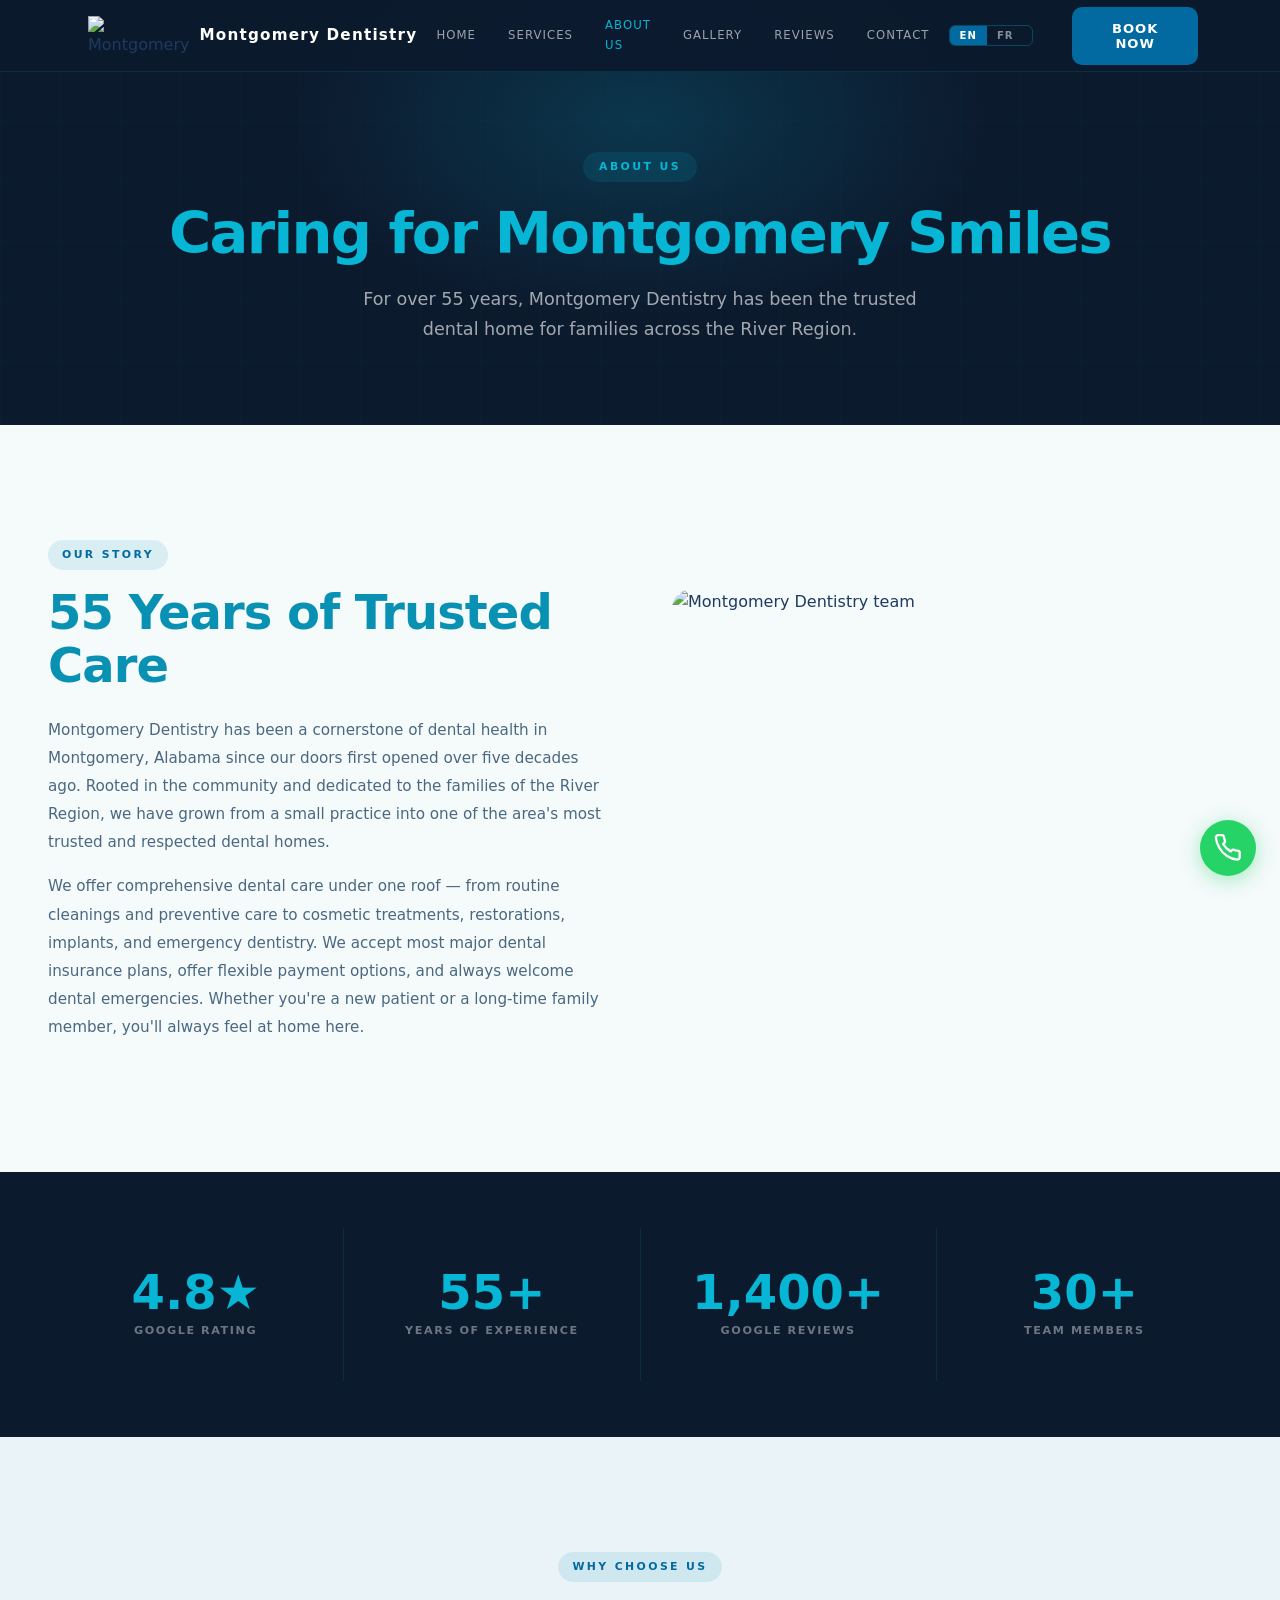
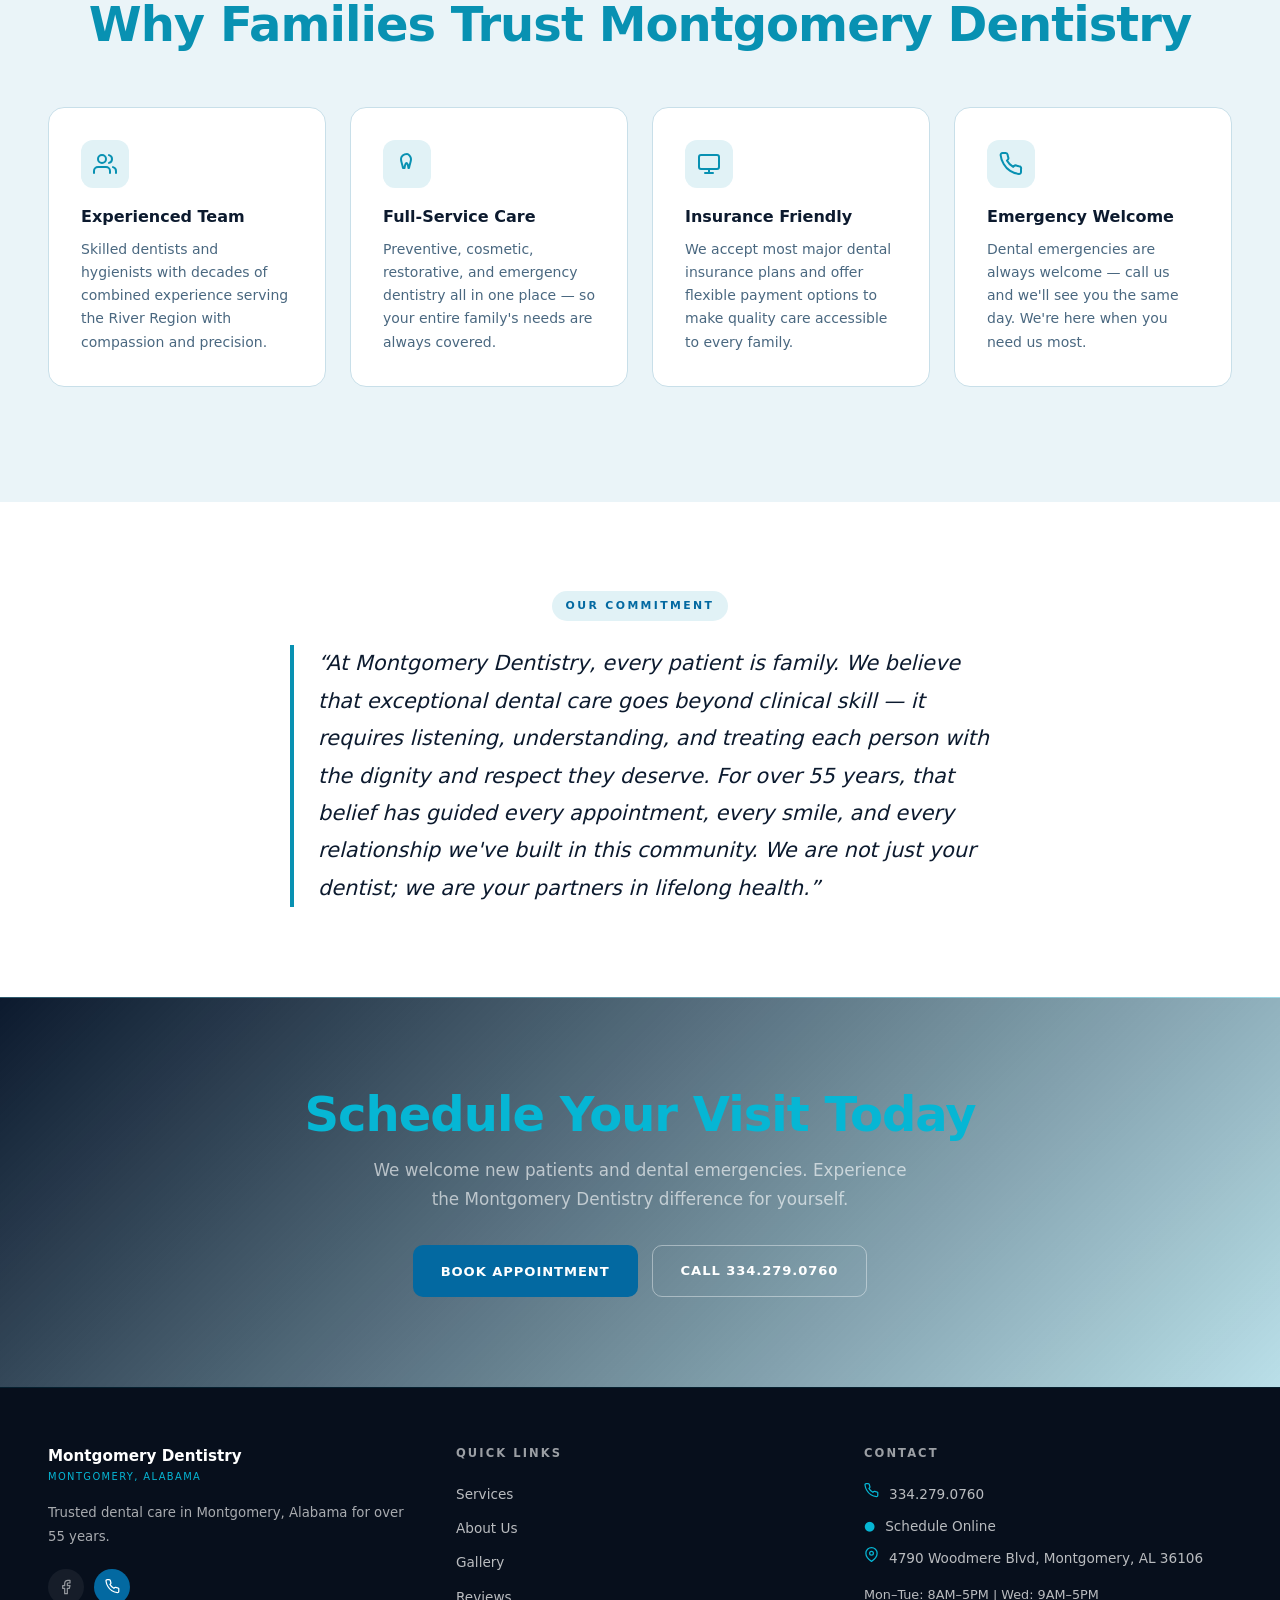
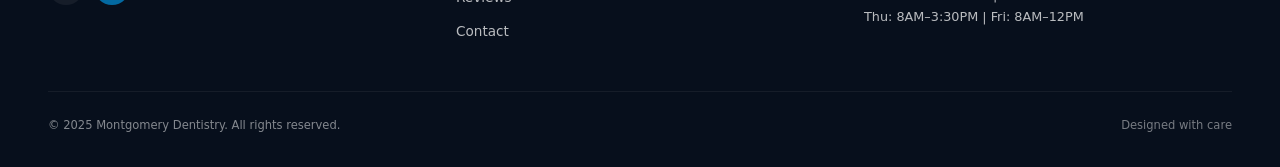
==== commit 09d5468e: "Rewrite all sub-pages, remove virtual from chatbot, fix calendar scroll, add mobile hero - services," ====
--- a/about.html
+++ b/about.html
@@ -1,156 +1,196 @@
-<!DOCTYPE html>
-<html lang="it">
+﻿<!DOCTYPE html>
+<html lang="en">
 <head>
-  <meta charset="UTF-8"/>
-  <meta name="viewport" content="width=device-width, initial-scale=1.0"/>
-  <title>Chi Siamo — Spavas Dental Studio, Vlorë</title>
-  <meta name="description" content="Scopri la storia di Spavas Dental Studio a Valona. Team di specialisti, tecnologia avanzata e oltre 2.000 pazienti soddisfatti."/>
+  <meta charset="UTF-8">
+  <meta name="viewport" content="width=device-width, initial-scale=1.0">
+  <title>About Us — Montgomery Dentistry | Montgomery, Alabama</title>
+  <meta name="description" content="Montgomery Dentistry has served the River Region for over 55 years. Meet our experienced team, learn our story, and discover why families trust us for all their dental care needs.">
   <link rel="preconnect" href="https://fonts.gstatic.com" crossorigin>
   <link rel="preload" as="font" type="font/woff2" crossorigin href="https://fonts.gstatic.com/s/plusjakartasans/v12/LDIoaomQNQcsA88c7O9yZ4KMCoOg4Ko20yw.woff2" fetchpriority="high">
   <style>
     @font-face{font-family:'Plus Jakarta Sans';font-style:normal;font-weight:400 800;font-display:swap;src:url('https://fonts.gstatic.com/s/plusjakartasans/v12/LDIoaomQNQcsA88c7O9yZ4KMCoOg4Ko20yw.woff2') format('woff2');unicode-range:U+0000-00FF,U+0131,U+0152-0153,U+02BB-02BC,U+02C6,U+02DA,U+02DC,U+0304,U+0308,U+0329,U+2000-206F,U+20AC,U+2122,U+2191,U+2193,U+2212,U+2215,U+FEFF,U+FFFD;}
+
+    /* ── SHARED DESIGN SYSTEM ── */
     :root{--cyan:#0891B2;--cyan-mid:#06B6D4;--cyan-light:rgba(8,145,178,0.12);--cyan-pale:rgba(8,145,178,0.06);--dark:#0C1A2E;--dark2:#111F35;--ink:#1E3A5F;--ink-mid:#4A6880;--ink-light:#7A9AB0;--cream:#F5FAFB;--cream2:#EAF4F8;--surface:#EAF4F8;--white:#ffffff;--border:#C8DFE9;--green:#25D366;--max-w:1200px;--gutter:clamp(1rem,5vw,3rem);--nav-h:72px;--radius:10px;--radius-lg:16px;--ease:cubic-bezier(0.25,0.46,0.45,0.94);--ease-out:cubic-bezier(0.16,1,0.3,1);}
-    *,*::before,*::after{margin:0;padding:0;box-sizing:border-box;}html{scroll-behavior:smooth;}body{background:var(--cream);color:var(--ink);font-family:'Plus Jakarta Sans',system-ui,sans-serif;font-weight:400;line-height:1.65;-webkit-font-smoothing:antialiased;overflow-x:hidden;}img{display:block;width:100%;object-fit:cover;}a{text-decoration:none;color:inherit;}ul{list-style:none;}button{border:none;background:none;cursor:pointer;font-family:inherit;}
+    *,*::before,*::after{margin:0;padding:0;box-sizing:border-box;}
+    html{scroll-behavior:smooth;}
+    body{background:var(--cream);color:var(--ink);font-family:'Plus Jakarta Sans',system-ui,sans-serif;font-weight:400;line-height:1.65;-webkit-font-smoothing:antialiased;overflow-x:hidden;}
+    img{display:block;width:100%;object-fit:cover;}
+    a{text-decoration:none;color:inherit;}
+    ul{list-style:none;}
+    button{border:none;background:none;cursor:pointer;font-family:inherit;}
     .container{max-width:var(--max-w);margin:0 auto;padding:0 var(--gutter);}
-    .section-label{display:inline-block;font-size:0.68rem;letter-spacing:0.22em;text-transform:uppercase;font-weight:600;padding:6px 14px;border-radius:999px;background:var(--cyan-light);color:#0369A1;margin-bottom:16px;}.section-label--dark{background:rgba(6,182,212,0.12);color:var(--cyan-mid);}
-    .reveal{opacity:0;transform:translateY(28px);transition:opacity 0.65s var(--ease),transform 0.65s var(--ease);}.reveal.active{opacity:1;transform:none;}.reveal-left{opacity:0;transform:translateX(-32px);transition:opacity 0.75s var(--ease),transform 0.75s var(--ease);}.reveal-left.active{opacity:1;transform:none;}.reveal-right{opacity:0;transform:translateX(32px);transition:opacity 0.75s var(--ease),transform 0.75s var(--ease);}.reveal-right.active{opacity:1;transform:none;}.reveal-scale{opacity:0;transform:scale(0.94);transition:opacity 0.65s var(--ease),transform 0.65s var(--ease);}.reveal-scale.active{opacity:1;transform:none;}
+    .section-label{display:inline-block;font-size:0.68rem;letter-spacing:0.22em;text-transform:uppercase;font-weight:600;padding:6px 14px;border-radius:999px;background:var(--cyan-light);color:#0369A1;margin-bottom:16px;}
+    .section-label--dark{background:rgba(6,182,212,0.12);color:var(--cyan-mid);}
+    .reveal{opacity:0;transform:translateY(28px);transition:opacity 0.65s var(--ease),transform 0.65s var(--ease);}
+    .reveal.active{opacity:1;transform:none;}
+    .reveal-left{opacity:0;transform:translateX(-32px);transition:opacity 0.75s var(--ease),transform 0.75s var(--ease);}
+    .reveal-left.active{opacity:1;transform:none;}
+    .reveal-right{opacity:0;transform:translateX(32px);transition:opacity 0.75s var(--ease),transform 0.75s var(--ease);}
+    .reveal-right.active{opacity:1;transform:none;}
+    .reveal-scale{opacity:0;transform:scale(0.94);transition:opacity 0.65s var(--ease),transform 0.65s var(--ease);}
+    .reveal-scale.active{opacity:1;transform:none;}
     .d1{transition-delay:0.08s}.d2{transition-delay:0.16s}.d3{transition-delay:0.24s}.d4{transition-delay:0.32s}.d5{transition-delay:0.40s}.d6{transition-delay:0.48s}
-    @keyframes fadeUp{from{opacity:0;transform:translateY(20px);}to{opacity:1;transform:none;}}@keyframes waPulse{0%,100%{box-shadow:0 0 0 0 rgba(37,211,102,0.5);}50%{box-shadow:0 0 0 14px rgba(37,211,102,0);}}@keyframes bounce{0%,100%{transform:translateX(-50%) translateY(0);}50%{transform:translateX(-50%) translateY(8px);}}
-    .nav{position:fixed;top:0;left:0;right:0;z-index:50;height:var(--nav-h);transition:background 0.3s ease,backdrop-filter 0.3s ease,border-bottom 0.3s ease;}.nav.scrolled{background:rgba(12,26,46,0.97);backdrop-filter:blur(16px);border-bottom:1px solid rgba(6,182,212,0.15);}
-    .nav__inner{height:100%;display:flex;align-items:center;justify-content:space-between;max-width:var(--max-w);margin:0 auto;padding:0 var(--gutter);}.nav__logo{display:flex;align-items:center;gap:10px;cursor:pointer;}.nav__logo-text-main{font-size:0.95rem;font-weight:700;color:#fff;line-height:1;}.nav__logo-text-sub{font-size:0.62rem;font-weight:500;letter-spacing:0.14em;text-transform:uppercase;color:var(--cyan-mid);}
-    .nav__links{display:flex;align-items:center;gap:32px;}.nav__links a{font-size:0.73rem;font-weight:500;letter-spacing:0.09em;text-transform:uppercase;color:rgba(255,255,255,0.6);transition:color 0.2s ease;}.nav__links a:hover,.nav__links a.active{color:var(--cyan-mid);}
-    .nav__right{display:flex;align-items:center;gap:12px;}.nav__lang{display:flex;border-radius:6px;overflow:hidden;border:1px solid rgba(6,182,212,0.3);}.nav__lang button{padding:4px 10px;font-size:0.63rem;font-weight:700;letter-spacing:0.1em;text-transform:uppercase;color:rgba(255,255,255,0.5);background:transparent;transition:all 0.2s ease;}.nav__lang button.active{background:#0369A1;color:#fff;}
-    .nav__book{display:none;padding:8px 18px;border-radius:var(--radius);font-size:0.72rem;font-weight:700;letter-spacing:0.08em;text-transform:uppercase;background:#0369A1;color:#fff;transition:transform 0.2s ease,box-shadow 0.2s ease;}.nav__book:hover{transform:translateY(-1px);box-shadow:0 8px 24px rgba(3,105,161,0.4);}
-    .nav__hamburger{display:flex;flex-direction:column;gap:5px;padding:4px;}.nav__hamburger span{display:block;width:22px;height:2px;background:#fff;border-radius:2px;transition:all 0.3s ease;}
-    .nav__mobile{display:none;position:fixed;top:var(--nav-h);left:0;right:0;z-index:49;background:var(--dark);border-bottom:1px solid rgba(6,182,212,0.12);padding:24px var(--gutter);}.nav__mobile.open{display:flex;flex-direction:column;gap:4px;}.nav__mobile a,.nav__mobile button{display:block;padding:12px 0;border-bottom:1px solid rgba(6,182,212,0.08);font-size:0.88rem;color:rgba(255,255,255,0.75);letter-spacing:0.08em;text-transform:uppercase;text-align:left;width:100%;transition:color 0.2s;}.nav__mobile a:hover{color:var(--cyan-mid);}.nav__mobile-book{margin-top:12px;padding:14px;border-radius:var(--radius);background:var(--cyan);color:#fff!important;text-align:center!important;font-weight:700;border:none!important;}
-    .btn{display:inline-flex;align-items:center;gap:8px;padding:14px 28px;border-radius:var(--radius);font-size:0.82rem;font-weight:700;letter-spacing:0.07em;text-transform:uppercase;cursor:pointer;transition:transform 0.25s ease,box-shadow 0.25s ease;border:none;}.btn:hover{transform:translateY(-2px);}
-    .btn--cyan{background:#0369A1;color:#fff;}.btn--cyan:hover{box-shadow:0 12px 40px rgba(3,105,161,0.4);}.btn--wa{background:#15803D;color:#fff;}.btn--wa:hover{box-shadow:0 12px 40px rgba(21,128,61,0.35);}.btn--outline{background:transparent;color:var(--cyan);border:1.5px solid var(--cyan);}.btn--outline:hover{background:var(--cyan-light);}.btn--ghost{background:rgba(6,182,212,0.12);color:var(--cyan-mid);border:1px solid rgba(6,182,212,0.2);}
-    .section-h2{font-size:clamp(2rem,5vw,3rem);font-weight:800;letter-spacing:-0.02em;line-height:1.1;color:var(--dark);}.section-h2 span{color:var(--cyan);}.section-h2--light{color:#fff;}.section-h2--light span{color:var(--cyan-mid);}
-    .card{background:var(--cream2);border:1px solid var(--border);border-radius:var(--radius-lg);padding:28px;transition:transform 0.3s ease,box-shadow 0.3s ease,border-color 0.3s ease;}.card:hover{transform:translateY(-4px);box-shadow:0 16px 48px rgba(8,145,178,0.1);border-color:var(--cyan);}
-    .wa-float{position:fixed;bottom:24px;right:24px;z-index:50;width:56px;height:56px;border-radius:50%;background:#25D366;display:flex;align-items:center;justify-content:center;box-shadow:0 4px 20px rgba(37,211,102,0.4);opacity:0;transform:scale(0.8);transition:opacity 0.4s ease,transform 0.4s ease;text-decoration:none;}.wa-float.show{opacity:1;transform:scale(1);}.wa-float.pulse{animation:waPulse 2.2s ease-in-out infinite;}
-    .footer{background:#070F1C;border-top:1px solid rgba(6,182,212,0.1);padding:56px var(--gutter) 32px;}.footer__grid{max-width:var(--max-w);margin:0 auto;display:grid;grid-template-columns:1fr 1fr 1fr;gap:40px;margin-bottom:48px;}.footer__brand-name{font-size:0.95rem;font-weight:700;color:#fff;}.footer__brand-sub{font-size:0.62rem;letter-spacing:0.14em;text-transform:uppercase;color:var(--cyan-mid);}.footer__tagline{font-size:0.83rem;color:rgba(255,255,255,0.65);line-height:1.8;margin:16px 0 20px;}
-    .footer__socials{display:flex;gap:10px;}.footer__social{width:36px;height:36px;border-radius:50%;display:flex;align-items:center;justify-content:center;background:rgba(255,255,255,0.06);color:rgba(255,255,255,0.55);transition:background 0.2s ease;}.footer__social:hover{background:var(--cyan);color:#fff;}.footer__social--wa{background:#25D366;color:#fff;}
-    .footer__col-title{font-size:0.72rem;font-weight:600;letter-spacing:0.18em;text-transform:uppercase;color:rgba(255,255,255,0.6);margin-bottom:20px;}.footer__links{display:flex;flex-direction:column;gap:12px;}.footer__links a,.footer__links button{font-size:0.85rem;color:rgba(255,255,255,0.72);transition:color 0.2s ease;text-align:left;width:100%;}.footer__links a:hover,.footer__links button:hover{color:var(--cyan-mid);}
-    .footer__contact-item{display:flex;align-items:flex-start;gap:10px;font-size:0.85rem;color:rgba(255,255,255,0.72);margin-bottom:10px;}.footer__contact-item a{color:rgba(255,255,255,0.72);transition:color 0.2s;}.footer__contact-item a:hover{color:var(--cyan-mid);}.footer__bottom{max-width:var(--max-w);margin:0 auto;border-top:1px solid rgba(255,255,255,0.06);padding-top:24px;display:flex;justify-content:space-between;align-items:center;gap:12px;flex-wrap:wrap;}.footer__rights{font-size:0.72rem;color:rgba(255,255,255,0.5);}.footer__crafted{font-size:0.72rem;color:rgba(255,255,255,0.45);}.footer__hours{color:rgba(255,255,255,0.72);}
-    .field{display:flex;flex-direction:column;gap:6px;}.field label{font-size:0.7rem;font-weight:600;letter-spacing:0.1em;text-transform:uppercase;color:var(--ink-mid);}.field input,.field select,.field textarea{width:100%;padding:12px 16px;border-radius:var(--radius);border:1px solid var(--border);background:var(--cream2);color:var(--ink);font-family:inherit;font-size:0.88rem;outline:none;transition:border-color 0.2s ease;}.field input:focus,.field select:focus,.field textarea:focus{border-color:var(--cyan);}.field textarea{resize:none;}
-    .page-hero{background:var(--dark);padding:calc(var(--nav-h) + 3rem) var(--gutter) 2.5rem;text-align:center;}.page-hero__label{color:var(--cyan-mid);}.page-hero__h1{font-size:clamp(2.4rem,6vw,4rem);font-weight:800;letter-spacing:-0.03em;color:#fff;line-height:1.05;margin-bottom:16px;}.page-hero__h1 span{color:var(--cyan-mid);}.page-hero__sub{font-size:1rem;color:rgba(255,255,255,0.55);max-width:520px;margin:0 auto;line-height:1.8;}
-    @media(min-width:768px){.nav__book{display:inline-flex;}.nav__hamburger{display:none;}.hide-md{display:none!important;}.nav__logo{margin-left:-90px;}.nav__logo img{height:60px!important;margin-left:-38px;}.nav__logo .nav__logo-text-main{margin-left:38px;}.nav__book{margin-left:95px;}}@media(max-width:767px){.nav__links{display:none;}.nav__logo-text-main{display:none;}.nav__inner{position:relative;}.nav__lang{position:absolute;left:110px;}.nav__book{margin-right:38px;}.show-mobile-only{display:block;}.footer__grid{grid-template-columns:1fr;gap:32px;}}
-    /* ── Page Hero ── */
-    .page-hero{position:relative;padding:clamp(7rem,14vw,11rem) var(--gutter) clamp(4rem,7vw,6rem);background:var(--dark);overflow:hidden;text-align:center}
-    .page-hero::before{content:'';position:absolute;inset:0;background:radial-gradient(ellipse 70% 60% at 50% 0%,rgba(6,182,212,.18) 0%,transparent 70%);pointer-events:none}
-    .page-hero__label{display:inline-block;font-size:.72rem;font-weight:700;letter-spacing:.15em;text-transform:uppercase;color:var(--cyan);background:rgba(6,182,212,.12);border:1px solid rgba(6,182,212,.25);border-radius:50px;padding:6px 18px;margin-bottom:1.4rem}
-    .page-hero__h1{font-family:'Playfair Display',Georgia,serif;font-size:clamp(2.4rem,6vw,4rem);font-weight:800;color:#fff;line-height:1.15;margin:0 0 1.2rem}
-    .page-hero__h1 span{color:var(--cyan);font-style:italic}
-    .page-hero__sub{font-size:clamp(.95rem,2vw,1.1rem);color:rgba(255,255,255,.68);max-width:560px;margin:0 auto;line-height:1.75}
-
-    /* ── Story Section ── */
-    .story{background:var(--cream);padding:clamp(5rem,9vw,8rem) var(--gutter)}
-    .story__grid{max-width:1200px;margin:0 auto;display:grid;grid-template-columns:1fr 1fr;gap:clamp(2.5rem,5vw,5rem);align-items:center}
-    @media(max-width:900px){.story__grid{grid-template-columns:1fr}}
-
-    /* Image col */
-    .story__img-wrap{position:relative;height:clamp(360px,52vw,520px);border-radius:20px;overflow:hidden;border:1px solid var(--border)}
-    .story__img-wrap img{width:100%;height:100%;object-fit:cover;display:block}
-    .story__img-overlay{position:absolute;inset:0;background:linear-gradient(to top,rgba(8,30,45,.6) 0%,transparent 55%);pointer-events:none}
-    .story__badge{position:absolute;bottom:-5px;right:-10px;background:var(--cyan);border-radius:16px;padding:14px 20px;text-align:center;box-shadow:0 8px 24px rgba(6,182,212,.35)}
-    .story__badge-stars{font-size:1.5rem;font-weight:900;color:#fff;line-height:1}
-    .story__badge-label{font-size:.65rem;font-weight:600;color:rgba(255,255,255,.85);text-transform:uppercase;letter-spacing:.08em;margin-top:3px}
-    @media(max-width:900px){.story__badge{right:10px;bottom:10px}}
-
-    /* Text col */
-    .story__text .section-label{margin-bottom:.8rem}
-    .story__h2{font-family:'Playfair Display',Georgia,serif;font-size:clamp(2rem,4vw,2.8rem);font-weight:800;color:var(--dark);line-height:1.2;margin:0 0 1.5rem}
-    .story__h2 span{color:var(--cyan);font-style:italic}
-    .story__p{font-size:.95rem;color:var(--ink-mid);line-height:1.8;margin-bottom:1rem}
-    .story__p:last-of-type{margin-bottom:1.5rem}
-
-    /* Doctor card */
-    .doctor-card{display:flex;align-items:center;gap:14px;background:#fff;border:1px solid var(--border);border-radius:14px;padding:16px 20px;margin-bottom:2rem;max-width:340px}
-    .doctor-avatar{width:48px;height:48px;border-radius:50%;background:var(--cyan);display:flex;align-items:center;justify-content:center;font-size:1.2rem;font-weight:800;color:#fff;flex-shrink:0}
-    .doctor-name{font-size:.9rem;font-weight:700;color:var(--dark);margin-bottom:2px}
-    .doctor-role{font-size:.72rem;font-weight:600;color:var(--cyan);text-transform:uppercase;letter-spacing:.08em}
-
-    /* Why items */
-    .story__why-label{font-size:.72rem;font-weight:700;letter-spacing:.12em;text-transform:uppercase;color:var(--cyan);margin-bottom:1rem}
-    .why-list{display:grid;grid-template-columns:1fr 1fr;gap:1rem}
-    @media(max-width:500px){.why-list{grid-template-columns:1fr}}
-    .why-item{display:flex;gap:10px;align-items:flex-start}
-    .why-check{flex-shrink:0;color:var(--cyan);margin-top:1px}
-    .why-item-title{font-size:.85rem;font-weight:700;color:var(--dark);margin-bottom:3px}
-    .why-item-desc{font-size:.75rem;color:var(--ink-mid);line-height:1.65}
-
-    /* ── Team Section ── */
-    .team-section{background:#fff;padding:clamp(5rem,9vw,8rem) var(--gutter)}
-    .team-section .section-header{text-align:center;max-width:600px;margin:0 auto 3.5rem}
-    .team-grid{max-width:1100px;margin:0 auto;display:grid;grid-template-columns:repeat(3,1fr);gap:1.5rem}
-    @media(max-width:820px){.team-grid{grid-template-columns:1fr}}
-    .team-card{background:var(--cream);border:1px solid var(--border);border-radius:20px;overflow:hidden;text-align:center;transition:transform .25s ease,box-shadow .25s ease}
-    .team-card:hover{transform:translateY(-6px);box-shadow:0 16px 40px rgba(0,0,0,.08)}
-    .team-photo{width:100%;height:280px;object-fit:cover;object-position:top;display:block}
-    .team-body{padding:24px}
-    .team-name{font-size:1rem;font-weight:700;color:var(--dark);margin-bottom:4px}
-    .team-role{font-size:.75rem;font-weight:600;color:var(--cyan);letter-spacing:.1em;text-transform:uppercase;margin-bottom:10px}
-    .team-bio{font-size:.78rem;color:var(--ink-mid);line-height:1.75}
-
-    /* ── Why Us Section ── */
-    .why-us{background:var(--surface);padding:clamp(5rem,9vw,8rem) var(--gutter)}
-    .why-us__inner{max-width:1200px;margin:0 auto;display:grid;grid-template-columns:1fr 1.1fr;gap:clamp(3rem,6vw,6rem);align-items:center}
-    @media(max-width:860px){.why-us__inner{grid-template-columns:1fr}}
-    .why-us__left .section-label{margin-bottom:.8rem}
-    .why-us__h2{font-family:'Playfair Display',Georgia,serif;font-size:clamp(1.9rem,4vw,2.7rem);font-weight:800;color:var(--dark);line-height:1.2;margin:0 0 1.2rem}
-    .why-us__h2 span{color:var(--cyan);font-style:italic}
-    .why-us__sub{font-size:.95rem;color:var(--ink-mid);line-height:1.8;margin-bottom:2rem;max-width:380px}
-    .features-grid{display:grid;grid-template-columns:1fr 1fr;gap:1rem}
-    @media(max-width:480px){.features-grid{grid-template-columns:1fr}}
-    .feature-card{background:#fff;border:1px solid var(--border);border-radius:16px;padding:24px;transition:transform .22s ease,box-shadow .22s ease}
-    .feature-card:hover{transform:translateY(-4px);box-shadow:0 10px 28px rgba(0,0,0,.07)}
-    .feature-icon{width:44px;height:44px;border-radius:12px;background:var(--surface);color:var(--cyan);display:flex;align-items:center;justify-content:center;margin-bottom:14px}
-    .feature-h{font-size:.9rem;font-weight:700;color:var(--dark);margin-bottom:6px}
-    .feature-p{font-size:.78rem;color:var(--ink-mid);line-height:1.75}
-
-    /* ── CTA Strip ── */
-    .cta-strip{background:var(--dark);padding:clamp(4rem,7vw,6rem) var(--gutter);text-align:center;position:relative;overflow:hidden}
-    .cta-strip::before{content:'';position:absolute;inset:0;background:radial-gradient(ellipse 60% 80% at 50% 100%,rgba(6,182,212,.15) 0%,transparent 70%);pointer-events:none}
-    .cta-strip__h2{font-family:'Playfair Display',Georgia,serif;font-size:clamp(1.7rem,4vw,2.6rem);font-weight:800;color:#fff;line-height:1.25;margin:0 0 1rem;max-width:620px;margin-left:auto;margin-right:auto}
-    .cta-strip__sub{font-size:1rem;color:rgba(255,255,255,.65);max-width:500px;margin:0 auto 2.2rem;line-height:1.75}
-    .cta-strip__btns{display:flex;gap:1rem;justify-content:center;flex-wrap:wrap}
-
-    /* ── Footer ── */
-    .footer{background:#040e15;padding:clamp(4rem,7vw,5.5rem) var(--gutter) 2rem;border-top:1px solid rgba(255,255,255,.07)}
-    .footer__grid{max-width:1200px;margin:0 auto;display:grid;grid-template-columns:1.4fr 1fr 1.2fr;gap:clamp(2rem,4vw,4rem);padding-bottom:3rem;border-bottom:1px solid rgba(255,255,255,.07);margin-bottom:2rem}
-    @media(max-width:820px){.footer__grid{grid-template-columns:1fr 1fr}}
-    @media(max-width:540px){.footer__grid{grid-template-columns:1fr}}
-    .footer__logo{display:flex;align-items:center;gap:10px;margin-bottom:1rem;text-decoration:none}
-    .footer__logo-text-main{font-size:1.1rem;font-weight:800;color:#fff;line-height:1}
-    .footer__logo-text-sub{font-size:.65rem;font-weight:500;color:rgba(255,255,255,.45);letter-spacing:.1em;text-transform:uppercase}
-    .footer__tagline{font-size:.85rem;color:rgba(255,255,255,.5);line-height:1.7;margin-bottom:1.4rem;max-width:260px}
-    .footer__socials{display:flex;gap:10px}
-    .footer__social{width:36px;height:36px;border-radius:50%;background:rgba(255,255,255,.07);border:1px solid rgba(255,255,255,.1);display:flex;align-items:center;justify-content:center;color:rgba(255,255,255,.6);text-decoration:none;transition:background .2s,color .2s}
-    .footer__social:hover{background:var(--cyan);color:#fff;border-color:var(--cyan)}
-    .footer__col-title{font-size:.72rem;font-weight:700;text-transform:uppercase;letter-spacing:.12em;color:rgba(255,255,255,.35);margin-bottom:1.2rem}
-    .footer__links{list-style:none;padding:0;margin:0;display:flex;flex-direction:column;gap:.55rem}
-    .footer__links a{font-size:.85rem;color:rgba(255,255,255,.55);text-decoration:none;transition:color .2s}
-    .footer__links a:hover{color:var(--cyan)}
-    .footer__contact-items{display:flex;flex-direction:column;gap:.8rem}
-    .footer__contact-item{display:flex;gap:10px;align-items:flex-start}
-    .footer__contact-icon{color:var(--cyan);flex-shrink:0;margin-top:1px}
-    .footer__contact-label{font-size:.7rem;font-weight:600;text-transform:uppercase;letter-spacing:.08em;color:rgba(255,255,255,.35);margin-bottom:2px}
-    .footer__contact-val{font-size:.82rem;color:rgba(255,255,255,.65);line-height:1.5}
-    .footer__bottom{max-width:1200px;margin:0 auto;display:flex;justify-content:space-between;align-items:center;flex-wrap:wrap;gap:.5rem}
-    .footer__copy{font-size:.75rem;color:rgba(255,255,255,.3)}
-    .footer__crafted{font-size:.75rem;color:rgba(255,255,255,.25)}
-
-    /* ── Reveal animation ── */
-    .reveal{opacity:0;transform:translateY(28px);transition:opacity .65s ease,transform .65s ease}
-    .reveal.visible{opacity:1;transform:none}
-    .reveal-delay-1{transition-delay:.1s}
-    .reveal-delay-2{transition-delay:.2s}
-    .reveal-delay-3{transition-delay:.3s}
-
-    /* ── WA Float ── */
-    .wa-float{position:fixed;bottom:28px;right:28px;z-index:9999;width:56px;height:56px;border-radius:50%;background:#25D366;display:flex;align-items:center;justify-content:center;box-shadow:0 6px 24px rgba(37,211,102,.45);text-decoration:none;opacity:0;pointer-events:none;transition:opacity .4s ease,transform .25s ease}
-    .wa-float.visible{opacity:1;pointer-events:all}
-    .wa-float:hover{transform:scale(1.1)}
+    @keyframes fadeUp{from{opacity:0;transform:translateY(20px);}to{opacity:1;transform:none;}}
+    @keyframes waPulse{0%,100%{box-shadow:0 0 0 0 rgba(37,211,102,0.5);}50%{box-shadow:0 0 0 14px rgba(37,211,102,0);}}
+
+    /* ── NAV ── */
+    .nav{position:fixed;top:0;left:0;right:0;z-index:50;height:var(--nav-h);transition:background 0.3s ease,backdrop-filter 0.3s ease,border-bottom 0.3s ease;background:rgba(12,26,46,0.97);backdrop-filter:blur(16px);border-bottom:1px solid rgba(6,182,212,0.15);}
+    .nav.scrolled{background:rgba(12,26,46,0.99);}
+    .nav__inner{height:100%;display:flex;align-items:center;justify-content:space-between;max-width:var(--max-w);margin:0 auto;padding:0 var(--gutter);}
+    .nav__logo{display:flex;align-items:center;gap:10px;cursor:pointer;}
+    .nav__logo-text-main{font-size:0.95rem;font-weight:700;color:#fff;line-height:1;}
+    .nav__links{display:flex;align-items:center;gap:32px;}
+    .nav__links a{font-size:0.73rem;font-weight:500;letter-spacing:0.09em;text-transform:uppercase;color:rgba(255,255,255,0.6);transition:color 0.2s ease;}
+    .nav__links a:hover,.nav__links a.active{color:var(--cyan-mid);}
+    .nav__right{display:flex;align-items:center;gap:12px;}
+    .nav__lang{display:flex;border-radius:6px;overflow:hidden;border:1px solid rgba(6,182,212,0.3);}
+    .nav__lang button{padding:4px 10px;font-size:0.63rem;font-weight:700;letter-spacing:0.1em;text-transform:uppercase;color:rgba(255,255,255,0.5);background:transparent;transition:all 0.2s ease;}
+    .nav__lang button.active{background:#0369A1;color:#fff;}
+    .nav__book{display:none;padding:8px 18px;border-radius:var(--radius);font-size:0.72rem;font-weight:700;letter-spacing:0.08em;text-transform:uppercase;background:#0369A1;color:#fff;transition:transform 0.2s ease,box-shadow 0.2s ease;}
+    .nav__book:hover{transform:translateY(-1px);box-shadow:0 8px 24px rgba(3,105,161,0.4);}
+    .nav__hamburger{display:flex;flex-direction:column;gap:5px;padding:4px;}
+    .nav__hamburger span{display:block;width:22px;height:2px;background:#fff;border-radius:2px;transition:all 0.3s ease;}
+    .nav__mobile{display:none;position:fixed;top:var(--nav-h);left:0;right:0;z-index:49;background:var(--dark);border-bottom:1px solid rgba(6,182,212,0.12);padding:24px var(--gutter);}
+    .nav__mobile.open{display:flex;flex-direction:column;gap:4px;}
+    .nav__mobile a,.nav__mobile button{display:block;padding:12px 0;border-bottom:1px solid rgba(6,182,212,0.08);font-size:0.88rem;color:rgba(255,255,255,0.75);letter-spacing:0.08em;text-transform:uppercase;text-align:left;width:100%;transition:color 0.2s;}
+    .nav__mobile a:hover{color:var(--cyan-mid);}
+    .nav__mobile-book{margin-top:12px;padding:14px;border-radius:var(--radius);background:var(--cyan);color:#fff!important;text-align:center!important;font-weight:700;border:none!important;}
+
+    /* ── BUTTONS ── */
+    .btn{display:inline-flex;align-items:center;gap:8px;padding:14px 28px;border-radius:var(--radius);font-size:0.82rem;font-weight:700;letter-spacing:0.07em;text-transform:uppercase;cursor:pointer;transition:transform 0.25s ease,box-shadow 0.25s ease;border:none;}
+    .btn:hover{transform:translateY(-2px);}
+    .btn--cyan{background:#0369A1;color:#fff;}
+    .btn--cyan:hover{box-shadow:0 12px 40px rgba(3,105,161,0.4);}
+    .btn--outline-white{background:transparent;color:#fff;border:1.5px solid rgba(255,255,255,0.4);}
+    .btn--outline-white:hover{border-color:rgba(255,255,255,0.8);background:rgba(255,255,255,0.06);}
+    .section-h2{font-size:clamp(2rem,5vw,3rem);font-weight:800;letter-spacing:-0.02em;line-height:1.1;color:var(--dark);}
+    .section-h2 span{color:var(--cyan);}
+    .section-h2--light{color:#fff;}
+    .section-h2--light span{color:var(--cyan-mid);}
+
+    /* ── FOOTER ── */
+    .footer{background:#070F1C;border-top:1px solid rgba(6,182,212,0.1);padding:56px var(--gutter) 32px;}
+    .footer__grid{max-width:var(--max-w);margin:0 auto;display:grid;grid-template-columns:1fr 1fr 1fr;gap:40px;margin-bottom:48px;}
+    .footer__brand-name{font-size:0.95rem;font-weight:700;color:#fff;}
+    .footer__brand-sub{font-size:0.62rem;letter-spacing:0.14em;text-transform:uppercase;color:var(--cyan-mid);}
+    .footer__tagline{font-size:0.83rem;color:rgba(255,255,255,0.65);line-height:1.8;margin:16px 0 20px;}
+    .footer__socials{display:flex;gap:10px;}
+    .footer__social{width:36px;height:36px;border-radius:50%;display:flex;align-items:center;justify-content:center;background:rgba(255,255,255,0.06);color:rgba(255,255,255,0.55);transition:background 0.2s ease;}
+    .footer__social:hover{background:var(--cyan);color:#fff;}
+    .footer__col-title{font-size:0.72rem;font-weight:600;letter-spacing:0.18em;text-transform:uppercase;color:rgba(255,255,255,0.6);margin-bottom:20px;}
+    .footer__links{display:flex;flex-direction:column;gap:12px;}
+    .footer__links a{font-size:0.85rem;color:rgba(255,255,255,0.72);transition:color 0.2s ease;}
+    .footer__links a:hover{color:var(--cyan-mid);}
+    .footer__contact-list{display:flex;flex-direction:column;}
+    .footer__contact-item{display:flex;align-items:flex-start;gap:10px;font-size:0.85rem;color:rgba(255,255,255,0.72);margin-bottom:10px;}
+    .footer__hours{font-size:0.8rem;color:rgba(255,255,255,0.72);line-height:1.7;margin-top:4px;}
+    .footer__bottom{max-width:var(--max-w);margin:0 auto;border-top:1px solid rgba(255,255,255,0.06);padding-top:24px;display:flex;justify-content:space-between;align-items:center;gap:12px;flex-wrap:wrap;}
+    .footer__rights{font-size:0.72rem;color:rgba(255,255,255,0.5);}
+    .footer__crafted{font-size:0.72rem;color:rgba(255,255,255,0.45);}
+
+    /* ── WA FLOAT ── */
+    .wa-float{position:fixed;bottom:24px;right:24px;z-index:50;width:56px;height:56px;border-radius:50%;background:#25D366;display:flex;align-items:center;justify-content:center;box-shadow:0 4px 20px rgba(37,211,102,0.4);opacity:0;transform:scale(0.8);transition:opacity 0.4s ease,transform 0.4s ease;text-decoration:none;}
+    .wa-float.show{opacity:1;transform:scale(1);}
+    .wa-float.pulse{animation:waPulse 2.2s ease-in-out infinite;}
+
+    /* ── CHAT WIDGET ── */
+    .chat-float-btn{position:fixed;bottom:90px;right:24px;width:56px;height:56px;background:linear-gradient(135deg,#0369A1,#06B6D4);border-radius:50%;border:none;cursor:pointer;display:flex;align-items:center;justify-content:center;box-shadow:0 4px 20px rgba(6,182,212,0.45);z-index:998;transform:scale(0);opacity:0;transition:transform 0.3s,opacity 0.3s,box-shadow 0.2s;}
+    .chat-float-btn.show{transform:scale(1);opacity:1;}
+    .chat-float-btn:hover{box-shadow:0 6px 28px rgba(6,182,212,0.6);transform:scale(1.1);}
+    .chat-float-btn .chat-badge{position:absolute;top:-2px;right:-2px;width:13px;height:13px;background:#ef4444;border-radius:50%;border:2px solid white;animation:chatpulse 1.8s infinite;}
+    @keyframes chatpulse{0%,100%{transform:scale(1)}50%{transform:scale(1.3)}}
+    .chat-widget{position:fixed;bottom:160px;right:24px;width:360px;max-height:540px;background:#fff;border-radius:18px;box-shadow:0 12px 48px rgba(0,0,0,0.18);z-index:1001;display:flex;flex-direction:column;overflow:hidden;transform:translateY(16px) scale(0.97);opacity:0;pointer-events:none;transition:transform 0.28s cubic-bezier(.34,1.56,.64,1),opacity 0.22s ease;}
+    .chat-widget.open{transform:translateY(0) scale(1);opacity:1;pointer-events:all;}
+    @media(max-width:480px){.chat-widget{width:calc(100vw - 24px);right:12px;bottom:0;border-radius:18px 18px 0 0;max-height:85vh;}.chat-float-btn{bottom:80px;right:16px;}}
+    .chat-hdr{background:linear-gradient(135deg,#0369A1,#06B6D4);padding:14px 18px;display:flex;align-items:center;justify-content:space-between;flex-shrink:0;}
+    .chat-hdr-left{display:flex;align-items:center;gap:11px;}
+    .chat-avatar{width:38px;height:38px;background:rgba(255,255,255,0.2);border-radius:50%;display:flex;align-items:center;justify-content:center;font-weight:800;color:#fff;font-size:0.78rem;letter-spacing:0.03em;overflow:hidden;}
+    .chat-avatar img{width:100%;height:100%;object-fit:cover;}
+    .chat-hdr-name{color:#fff;font-weight:700;font-size:0.92rem;}
+    .chat-hdr-status{color:rgba(255,255,255,0.75);font-size:0.73rem;margin-top:1px;}
+    .chat-close-btn{background:none;border:none;color:rgba(255,255,255,0.8);font-size:1.5rem;cursor:pointer;line-height:1;padding:0 2px;transition:color 0.15s;}
+    .chat-close-btn:hover{color:#fff;}
+    .chat-msgs{flex:1;overflow-y:auto;padding:16px;display:flex;flex-direction:column;gap:10px;min-height:180px;max-height:260px;scroll-behavior:smooth;}
+    .chat-msgs::-webkit-scrollbar{width:4px;}
+    .chat-msgs::-webkit-scrollbar-thumb{background:#e2e8f0;border-radius:2px;}
+    .cmsg{max-width:82%;}
+    .cmsg.bot{align-self:flex-start;}
+    .cmsg.usr{align-self:flex-end;}
+    .cmsg-bubble{padding:9px 13px;border-radius:12px;font-size:0.85rem;line-height:1.55;}
+    .cmsg.bot .cmsg-bubble{background:#f1f5f9;color:#1e293b;border-bottom-left-radius:3px;}
+    .cmsg.usr .cmsg-bubble{background:#0369A1;color:#fff;border-bottom-right-radius:3px;}
+    .cmsg-typing .cmsg-bubble{display:flex;gap:4px;align-items:center;padding:12px 16px;}
+    .dot-t{width:7px;height:7px;background:#94a3b8;border-radius:50%;animation:typing 1.2s infinite;}
+    .dot-t:nth-child(2){animation-delay:0.2s}.dot-t:nth-child(3){animation-delay:0.4s}
+    @keyframes typing{0%,60%,100%{transform:translateY(0)}30%{transform:translateY(-5px)}}
+    .chat-chips-wrap{padding:0 12px 8px;display:flex;flex-wrap:wrap;gap:7px;flex-shrink:0;}
+    .chat-chip{padding:6px 13px;border:1.5px solid #06B6D4;border-radius:20px;font-size:0.78rem;font-weight:600;color:#0369A1;background:#fff;cursor:pointer;transition:all 0.15s;font-family:inherit;}
+    .chat-chip:hover{background:#0369A1;color:#fff;border-color:#0369A1;}
+    .chat-cal{padding:0 14px 8px;flex-shrink:0;}
+    .chat-cal-hdr{display:flex;align-items:center;justify-content:space-between;margin-bottom:8px;font-weight:700;font-size:0.82rem;color:#1e293b;}
+    .cal-nav{background:none;border:none;cursor:pointer;font-size:1rem;color:#0369A1;padding:2px 6px;}
+    .chat-cal-grid{display:grid;grid-template-columns:repeat(7,1fr);gap:2px;}
+    .cal-cell{aspect-ratio:1;display:flex;align-items:center;justify-content:center;font-size:0.72rem;border-radius:6px;cursor:default;user-select:none;}
+    .cal-cell.hdr{font-weight:700;color:#94a3b8;font-size:0.68rem;}
+    .cal-cell.avail{color:#1e293b;cursor:pointer;}
+    .cal-cell.avail:hover{background:#0369A1;color:#fff;}
+    .cal-cell.past,.cal-cell.wknd,.cal-cell.empty{color:#e2e8f0;}
+    .chat-input-row{padding:11px 14px;border-top:1px solid #f1f5f9;display:flex;gap:8px;flex-shrink:0;}
+    .chat-input-row input{flex:1;padding:9px 13px;border:1.5px solid #e2e8f0;border-radius:9px;font-size:0.85rem;outline:none;font-family:inherit;color:#1e293b;transition:border-color 0.2s;}
+    .chat-input-row input:focus{border-color:#06B6D4;}
+    .chat-send-btn{padding:9px 15px;background:#0369A1;color:#fff;border:none;border-radius:9px;font-size:0.82rem;font-weight:700;cursor:pointer;transition:background 0.2s;font-family:inherit;}
+    .chat-send-btn:hover{background:#06B6D4;}
+
+    /* ── RESPONSIVE ── */
+    @media(min-width:768px){.nav__book{display:inline-flex;margin-left:20px;}.nav__hamburger{display:none;}.nav__logo img{height:40px!important;}.nav__inner{gap:19px;}.nav__right{gap:19px;}}
+    @media(max-width:767px){.nav__links{display:none;}.nav__logo-text-main{display:none;}.nav__inner{position:relative;}.nav__lang{position:absolute;left:110px;}.nav__book{margin-right:38px;}.footer__grid{grid-template-columns:1fr;gap:32px;}}
+
+    /* ── PAGE HERO ── */
+    .page-hero{position:relative;background:var(--dark);padding:calc(var(--nav-h) + 5rem) var(--gutter) 5rem;overflow:hidden;text-align:center;}
+    .page-hero__glow{position:absolute;top:-80px;left:50%;transform:translateX(-50%);width:700px;height:400px;background:radial-gradient(ellipse,rgba(6,182,212,0.18) 0%,transparent 70%);pointer-events:none;}
+    .page-hero__grid{position:absolute;inset:0;pointer-events:none;background-image:linear-gradient(rgba(6,182,212,0.06) 1px,transparent 1px),linear-gradient(90deg,rgba(6,182,212,0.06) 1px,transparent 1px);background-size:60px 60px;opacity:0.35;}
+    .page-hero__label{display:inline-block;font-size:0.68rem;letter-spacing:0.22em;text-transform:uppercase;font-weight:600;padding:6px 16px;border-radius:999px;background:rgba(6,182,212,0.12);color:var(--cyan-mid);margin-bottom:1.25rem;}
+    .page-hero h1{font-size:clamp(2.2rem,5.5vw,3.6rem);font-weight:800;letter-spacing:-0.03em;line-height:1.1;color:#fff;margin-bottom:1.25rem;}
+    .page-hero h1 span{color:var(--cyan-mid);}
+    .page-hero__sub{font-size:clamp(0.95rem,2vw,1.1rem);color:rgba(255,255,255,0.62);line-height:1.7;max-width:600px;margin:0 auto;}
+
+    /* ── STORY ── */
+    .story{background:var(--cream);padding:clamp(5rem,9vw,8rem) var(--gutter);}
+    .story__grid{max-width:var(--max-w);margin:0 auto;display:grid;grid-template-columns:1fr;gap:clamp(2.5rem,5vw,5rem);align-items:center;}
+    @media(min-width:900px){.story__grid{grid-template-columns:1fr 1fr;}}
+    .story__img{width:100%;height:420px;object-fit:cover;border-radius:20px;display:block;}
+    .story__text p{font-size:0.95rem;color:var(--ink-mid);line-height:1.85;margin-bottom:1rem;}
+
+    /* ── STATS BAR ── */
+    .stats-bar{background:var(--dark);padding:clamp(2.5rem,5vw,3.5rem) var(--gutter);}
+    .stats-bar__inner{max-width:var(--max-w);margin:0 auto;display:grid;grid-template-columns:repeat(4,1fr);gap:1px;background:rgba(6,182,212,0.12);border-radius:16px;overflow:hidden;}
+    @media(max-width:640px){.stats-bar__inner{grid-template-columns:repeat(2,1fr);}}
+    .stat-cell{background:var(--dark);padding:clamp(1.5rem,4vw,2.5rem) 1.5rem;text-align:center;}
+    .stat-num{font-size:clamp(2rem,5vw,3rem);font-weight:800;color:#06B6D4;line-height:1;margin-bottom:6px;}
+    .stat-label{font-size:0.7rem;font-weight:600;letter-spacing:0.14em;text-transform:uppercase;color:rgba(255,255,255,0.4);}
+
+    /* ── WHY CHOOSE US ── */
+    .why{background:var(--surface);padding:clamp(5rem,9vw,8rem) var(--gutter);}
+    .why__grid{display:grid;grid-template-columns:repeat(auto-fill,minmax(260px,1fr));gap:1.5rem;max-width:var(--max-w);margin:0 auto;}
+    .why-card{background:#fff;border:1px solid var(--border);border-radius:var(--radius-lg);padding:2rem;transition:transform 0.3s,box-shadow 0.3s,border-color 0.3s;}
+    .why-card:hover{transform:translateY(-4px);box-shadow:0 16px 48px rgba(8,145,178,0.1);border-color:var(--cyan);}
+    .why-icon{width:48px;height:48px;border-radius:12px;background:var(--cyan-light);display:flex;align-items:center;justify-content:center;color:var(--cyan);margin-bottom:1rem;}
+    .why-title{font-size:1rem;font-weight:700;color:var(--dark);margin-bottom:0.5rem;}
+    .why-desc{font-size:0.875rem;color:var(--ink-mid);line-height:1.65;}
+
+    /* ── COMMITMENT ── */
+    .commitment{background:#fff;padding:clamp(4rem,7vw,6rem) var(--gutter);text-align:center;}
+    .commitment__inner{max-width:700px;margin:0 auto;}
+    .commitment__quote{font-size:clamp(1.05rem,2.2vw,1.3rem);color:var(--dark);line-height:1.8;font-weight:500;font-style:italic;border-left:4px solid var(--cyan);padding-left:1.5rem;text-align:left;}
+
+    /* ── CTA STRIP ── */
+    #cta-strip{background:linear-gradient(135deg,var(--dark) 0%,rgba(8,145,178,0.25) 100%);padding:clamp(4rem,7vw,6rem) var(--gutter);text-align:center;border-top:1px solid rgba(6,182,212,0.15);}
+    .cta-btns{display:flex;flex-wrap:wrap;gap:14px;justify-content:center;margin-top:2rem;}
+
+    /* ── SECTION HEADER HELPERS ── */
+    .section-header{max-width:var(--max-w);margin:0 auto 3.5rem;}
+    .section-header--center{text-align:center;}
   </style>
 </head>
 <body>
@@ -158,430 +198,746 @@
 <!-- NAV -->
 <header class="nav" id="nav">
   <div class="nav__inner">
-    <a href="index.html" class="nav__logo">
-      <img src="assets/logo.png" alt="Spavas Dental Studio" height="48" style="width:auto;display:block;object-fit:contain;">
-      <div class="nav__logo-text-main" style="white-space:nowrap;letter-spacing:0.08em;">Spavas Dental Studio</div>
+    <a href="index.html" class="nav__logo" aria-label="Montgomery Dentistry — Home">
+      <img src="https://res.cloudinary.com/dr63qmw21/image/upload/f_auto,q_auto,h_48/montgomery-dentistry/logo.png" alt="Montgomery Dentistry logo" height="42" style="width:auto;display:block;object-fit:contain;">
+      <div class="nav__logo-text-main" style="white-space:nowrap;letter-spacing:0.08em;">Montgomery Dentistry</div>
     </a>
     <nav class="nav__links">
-      <a href="services.html" data-t="nav.services">Servizi</a>
-      <a href="about.html" data-t="nav.about" class="active">Chi Siamo</a>
-      <a href="gallery.html" data-t="nav.gallery">Galleria</a>
-      <a href="reviews.html" data-t="nav.reviews">Recensioni</a>
-      <a href="contact.html" data-t="nav.contact">Contatti</a>
+      <a href="index.html" id="nl-home" data-t="nav.home">Home</a>
+      <a href="services.html" id="nl-services" data-t="nav.services">Services</a>
+      <a href="about.html" id="nl-about" data-t="nav.about" class="active">About Us</a>
+      <a href="gallery.html" id="nl-gallery" data-t="nav.gallery">Gallery</a>
+      <a href="reviews.html" id="nl-reviews" data-t="nav.reviews">Reviews</a>
+      <a href="contact.html" id="nl-contact" data-t="nav.contact">Contact</a>
     </nav>
     <div class="nav__right">
-      <div class="nav__lang">
-        <button onclick="setLang('it')" id="lang-it">IT</button>
-        <button onclick="setLang('sq')" id="lang-sq">AL</button>
-        <button onclick="setLang('en')" id="lang-en">EN</button>
-      </div>
-      <a href="contact.html" class="btn btn--cyan nav__book" data-t="nav.book">Prenota</a>
-      <button class="nav__hamburger" id="hamburger" onclick="toggleMenu()"><span></span><span></span><span></span></button>
+      <div class="nav__lang" role="group" aria-label="Select language">
+        <button onclick="setLang('en')" id="lang-en" aria-label="English">EN</button>
+        <button onclick="setLang('fr')" id="lang-fr" aria-label="Francais">FR</button>
+        <button onclick="setLang('it')" id="lang-it" aria-label="Italiano">IT</button>
+      </div>
+      <button onclick="openChat()" class="btn btn--cyan nav__book" data-t="nav.book">Book Now</button>
+      <button class="nav__hamburger" id="hamburger" onclick="toggleMenu()" aria-label="Menu"><span></span><span></span><span></span></button>
     </div>
   </div>
 </header>
 <div class="nav__mobile" id="mobile-menu">
-  <a href="services.html" data-t="nav.services">Servizi</a>
-  <a href="about.html" data-t="nav.about">Chi Siamo</a>
-  <a href="gallery.html" data-t="nav.gallery">Galleria</a>
-  <a href="reviews.html" data-t="nav.reviews">Recensioni</a>
-  <a href="contact.html" data-t="nav.contact">Contatti</a>
-  <a href="contact.html" class="nav__mobile-book" data-t="nav.book">Prenota</a>
+  <a href="index.html" data-t="nav.home">Home</a>
+  <a href="services.html" data-t="nav.services">Services</a>
+  <a href="about.html" data-t="nav.about">About Us</a>
+  <a href="gallery.html" data-t="nav.gallery">Gallery</a>
+  <a href="reviews.html" data-t="nav.reviews">Reviews</a>
+  <a href="contact.html" data-t="nav.contact">Contact</a>
+  <button onclick="openChat();toggleMenu()" class="nav__mobile-book" data-t="nav.book">Book Now</button>
 </div>
 
-<!-- PAGE HERO -->
+<!-- 1. PAGE HERO -->
 <section class="page-hero">
-  <div class="page-hero__label" data-t="about.heroLabel">Chi Siamo</div>
-  <h1 class="page-hero__h1">
-    <span data-t="about.heroH1a">La Nostra </span><span data-t="about.heroH1b" style="color:var(--cyan);font-style:italic">Storia</span>
-  </h1>
-  <p class="page-hero__sub" data-t="about.heroSub">Una clinica dentale moderna nel cuore di Valona — costruita sulla fiducia, la cura e l'eccellenza.</p>
+  <div class="page-hero__glow"></div>
+  <div class="page-hero__grid"></div>
+  <div style="position:relative;z-index:2;">
+    <div class="page-hero__label" data-t="about.heroLabel">About Us</div>
+    <h1>
+      <span id="about-h1-prefix" data-t="about.h1">Caring for Montgomery </span><span data-t="about.h1span">Smiles</span>
+    </h1>
+    <p class="page-hero__sub" data-t="about.sub">For over 55 years, Montgomery Dentistry has been the trusted dental home for families across the River Region.</p>
+  </div>
 </section>
 
-<!-- STORY SECTION -->
-<section class="story" id="story">
+<!-- 2. OUR STORY -->
+<section class="story">
   <div class="story__grid">
-    <!-- Image -->
-    <div class="story__img-wrap reveal">
+    <div class="story__text reveal-left">
+      <div class="section-label" data-t="about.storyLabel">Our Story</div>
+      <h2 class="section-h2" style="margin-bottom:1.5rem;">
+        <span data-t="about.storyH2a">55 Years of</span> <span style="color:var(--cyan);" data-t="about.storyH2b">Trusted Care</span>
+      </h2>
+      <p data-t="about.storyP1">Montgomery Dentistry has been a cornerstone of dental health in Montgomery, Alabama since our doors first opened over five decades ago. Rooted in the community and dedicated to the families of the River Region, we have grown from a small practice into one of the area's most trusted and respected dental homes.</p>
+      <p data-t="about.storyP2">We offer comprehensive dental care under one roof — from routine cleanings and preventive care to cosmetic treatments, restorations, implants, and emergency dentistry. We accept most major dental insurance plans, offer flexible payment options, and always welcome dental emergencies. Whether you're a new patient or a long-time family member, you'll always feel at home here.</p>
+    </div>
+    <div class="reveal-right">
       <img
-        src="https://images.unsplash.com/photo-1629909615184-74f495363b67?w=800&q=85&auto=format"
-        alt="Spavas Dental Studio — Studio"
-        width="800" height="534"
+        src="https://res.cloudinary.com/dr63qmw21/image/upload/f_auto,q_auto,w_600/montgomery-dentistry/hero-team.jpg"
+        alt="Montgomery Dentistry team"
+        class="story__img"
         loading="lazy"
-      />
-      <div class="story__img-overlay"></div>
-      <div class="story__badge">
-        <div class="story__badge-stars">5.0★</div>
-        <div class="story__badge-label">293 Google Reviews</div>
-      </div>
-    </div>
-
-    <!-- Text -->
-    <div class="story__text reveal reveal-delay-1">
-      <div class="section-label" data-t="about.storyLabel">La Nostra Storia</div>
-      <h2 class="story__h2">
-        <span data-t="about.storyH2a">Eccellenza </span><span data-t="about.storyH2b">Dentale</span>
-      </h2>
-      <p class="story__p" data-t="about.p1">Spavas Dental Studio nasce dalla passione di Dr.ssa Anxhela Kuçaj per l'eccellenza nelle cure dentali. Fondata a Valona, la clinica si è rapidamente affermata come punto di riferimento per pazienti italiani e albanesi.</p>
-      <p class="story__p" data-t="about.p2">Il nostro team combina tecnologia all'avanguardia con un approccio umano e personalizzato. Ogni paziente viene accolto con cura e seguito in ogni fase del trattamento.</p>
-      <p class="story__p" data-t="about.p3">Con oltre 2.000 pazienti soddisfatti e 293 recensioni a 5 stelle su Google, siamo fieri di essere la scelta numero uno a Valona.</p>
-
-      <div class="doctor-card">
-        <div class="doctor-avatar">A</div>
-        <div>
-          <div class="doctor-name">Dr.ssa Anxhela Kuçaj</div>
-          <div class="doctor-role" data-t="about.doctorTitle">Fondatrice &amp; Chirurgo Dentale</div>
-        </div>
-      </div>
-
-      <div class="story__why-label" data-t="about.whyLabel">Perché Sceglierci</div>
-      <div class="why-list">
-        <div class="why-item">
-          <svg class="why-check" width="20" height="20" viewBox="0 0 24 24" fill="none" stroke="currentColor" stroke-width="2.2" stroke-linecap="round" stroke-linejoin="round" aria-hidden="true"><circle cx="12" cy="12" r="10"/><polyline points="9 12 11 14 15 10"/></svg>
-          <div>
-            <div class="why-item-title" data-t="about.why.0.title">Prezzi Imbattibili</div>
-            <div class="why-item-desc" data-t="about.why.0.desc">Risparmi fino al 70% rispetto ai prezzi italiani senza rinunciare alla qualità.</div>
-          </div>
-        </div>
-        <div class="why-item">
-          <svg class="why-check" width="20" height="20" viewBox="0 0 24 24" fill="none" stroke="currentColor" stroke-width="2.2" stroke-linecap="round" stroke-linejoin="round" aria-hidden="true"><circle cx="12" cy="12" r="10"/><polyline points="9 12 11 14 15 10"/></svg>
-          <div>
-            <div class="why-item-title" data-t="about.why.1.title">Team Multilingue</div>
-            <div class="why-item-desc" data-t="about.why.1.desc">Personale che parla italiano, albanese e inglese.</div>
-          </div>
-        </div>
-        <div class="why-item">
-          <svg class="why-check" width="20" height="20" viewBox="0 0 24 24" fill="none" stroke="currentColor" stroke-width="2.2" stroke-linecap="round" stroke-linejoin="round" aria-hidden="true"><circle cx="12" cy="12" r="10"/><polyline points="9 12 11 14 15 10"/></svg>
-          <div>
-            <div class="why-item-title" data-t="about.why.2.title">Tecnologia Avanzata</div>
-            <div class="why-item-desc" data-t="about.why.2.desc">Attrezzature di ultima generazione per diagnosi e trattamenti precisi.</div>
-          </div>
-        </div>
-        <div class="why-item">
-          <svg class="why-check" width="20" height="20" viewBox="0 0 24 24" fill="none" stroke="currentColor" stroke-width="2.2" stroke-linecap="round" stroke-linejoin="round" aria-hidden="true"><circle cx="12" cy="12" r="10"/><polyline points="9 12 11 14 15 10"/></svg>
-          <div>
-            <div class="why-item-title" data-t="about.why.3.title">Garanzia sul Lavoro</div>
-            <div class="why-item-desc" data-t="about.why.3.desc">Tutti i trattamenti sono garantiti. La tua soddisfazione è la nostra priorità.</div>
-          </div>
-        </div>
-      </div>
+      >
     </div>
   </div>
 </section>
 
-<!-- TEAM SECTION -->
-<section class="team-section" id="team">
-  <div class="section-header reveal">
-    <div class="section-label" data-t="team.label">Il Nostro Team</div>
+<!-- 3. STATS BAR -->
+<section class="stats-bar">
+  <div class="stats-bar__inner">
+    <div class="stat-cell reveal">
+      <div class="stat-num">4.8&#9733;</div>
+      <div class="stat-label" data-t="about.stat0">Google Rating</div>
+    </div>
+    <div class="stat-cell reveal d1">
+      <div class="stat-num">55+</div>
+      <div class="stat-label" data-t="about.stat1">Years of Experience</div>
+    </div>
+    <div class="stat-cell reveal d2">
+      <div class="stat-num">1,400+</div>
+      <div class="stat-label" data-t="about.stat2">Google Reviews</div>
+    </div>
+    <div class="stat-cell reveal d3">
+      <div class="stat-num">30+</div>
+      <div class="stat-label" data-t="about.stat3">Team Members</div>
+    </div>
+  </div>
+</section>
+
+<!-- 4. WHY CHOOSE US -->
+<section class="why">
+  <div class="section-header section-header--center">
+    <div class="section-label" data-t="about.whyLabel">Why Choose Us</div>
     <h2 class="section-h2">
-      <span data-t="team.h2a">I Nostri </span><span data-t="team.h2b">Specialisti</span>
+      <span data-t="about.whyH2">Why Families Trust </span><span data-t="about.whyH2span">Montgomery Dentistry</span>
     </h2>
-    <p class="section-sub" data-t="team.sub">Un team di professionisti dedicati alla tua salute e al tuo sorriso.</p>
-  </div>
-  <div class="team-grid">
-    <div class="team-card reveal">
-      <img
-        class="team-photo"
-        src="https://images.unsplash.com/photo-1559839734-2b71ea197ec2?w=500&q=90&auto=format&fit=crop&crop=face"
-        alt="Dr.ssa Anxhela Kuçaj"
-        loading="lazy"
-        width="500" height="280"
-      />
-      <div class="team-body">
-        <div class="team-name">Dr.ssa Anxhela Kuçaj</div>
-        <div class="team-role" data-t="team.members.0.role">Fondatrice &amp; Chirurgo Dentale</div>
-        <p class="team-bio" data-t="team.members.0.bio">Specialista in implantologia e chirurgia dentale. Laureata con lode e con oltre 10 anni di esperienza clinica internazionale.</p>
-      </div>
-    </div>
-    <div class="team-card reveal reveal-delay-1">
-      <img
-        class="team-photo"
-        src="https://images.unsplash.com/photo-1612349317150-e413f6a5b16d?w=500&q=90&auto=format&fit=crop"
-        alt="Dr. Artan Muça"
-        loading="lazy"
-        width="500" height="280"
-      />
-      <div class="team-body">
-        <div class="team-name">Dr. Artan Muça</div>
-        <div class="team-role" data-t="team.members.1.role">Ortodontista</div>
-        <p class="team-bio" data-t="team.members.1.bio">Specialista in ortodonzia e trattamenti Invisalign. Esperto nell'allineamento dentale per adulti e bambini.</p>
-      </div>
-    </div>
-    <div class="team-card reveal reveal-delay-2">
-      <img
-        class="team-photo"
-        src="https://images.unsplash.com/photo-1594824476967-48c8b964273f?w=500&q=90&auto=format&fit=crop&crop=face"
-        alt="Erinda Hoxha"
-        loading="lazy"
-        width="500" height="280"
-      />
-      <div class="team-body">
-        <div class="team-name">Erinda Hoxha</div>
-        <div class="team-role" data-t="team.members.2.role">Igienista Dentale</div>
-        <p class="team-bio" data-t="team.members.2.bio">Specialista in igiene e prevenzione dentale. Dedita al benessere dei pazienti e alla cura preventiva quotidiana.</p>
-      </div>
+  </div>
+  <div class="why__grid">
+    <!-- Card 1 -->
+    <div class="why-card reveal">
+      <div class="why-icon">
+        <svg width="24" height="24" viewBox="0 0 24 24" fill="none" stroke="currentColor" stroke-width="2" stroke-linecap="round" stroke-linejoin="round"><path d="M17 21v-2a4 4 0 0 0-4-4H5a4 4 0 0 0-4 4v2"/><circle cx="9" cy="7" r="4"/><path d="M23 21v-2a4 4 0 0 0-3-3.87"/><path d="M16 3.13a4 4 0 0 1 0 7.75"/></svg>
+      </div>
+      <div class="why-title" data-t="about.why0Title">Experienced Team</div>
+      <div class="why-desc" data-t="about.why0Desc">Skilled dentists and hygienists with decades of combined experience serving the River Region with compassion and precision.</div>
+    </div>
+    <!-- Card 2 -->
+    <div class="why-card reveal d1">
+      <div class="why-icon">
+        <svg width="24" height="24" viewBox="0 0 24 24" fill="none" stroke="currentColor" stroke-width="2" stroke-linecap="round" stroke-linejoin="round"><path d="M12 2C8.5 2 6 4.5 6 7c0 2 .5 3.5 1 5 .5 1.5 1 4 1 4h1.5s.5-3 1-4c.3-.7.5-1 1-1s.7.3 1 1c.5 1 1 4 1 4H14s.5-2.5 1-4c.5-1.5 1-3 1-5 0-2.5-2.5-5-4-5z"/></svg>
+      </div>
+      <div class="why-title" data-t="about.why1Title">Full-Service Care</div>
+      <div class="why-desc" data-t="about.why1Desc">Preventive, cosmetic, restorative, and emergency dentistry all in one place — so your entire family's needs are always covered.</div>
+    </div>
+    <!-- Card 3 -->
+    <div class="why-card reveal d2">
+      <div class="why-icon">
+        <svg width="24" height="24" viewBox="0 0 24 24" fill="none" stroke="currentColor" stroke-width="2" stroke-linecap="round" stroke-linejoin="round"><rect x="2" y="3" width="20" height="14" rx="2"/><line x1="8" y1="21" x2="16" y2="21"/><line x1="12" y1="17" x2="12" y2="21"/></svg>
+      </div>
+      <div class="why-title" data-t="about.why2Title">Insurance Friendly</div>
+      <div class="why-desc" data-t="about.why2Desc">We accept most major dental insurance plans and offer flexible payment options to make quality care accessible to every family.</div>
+    </div>
+    <!-- Card 4 -->
+    <div class="why-card reveal d3">
+      <div class="why-icon">
+        <svg width="24" height="24" viewBox="0 0 24 24" fill="none" stroke="currentColor" stroke-width="2" stroke-linecap="round" stroke-linejoin="round"><path d="M22 16.92v3a2 2 0 0 1-2.18 2 19.79 19.79 0 0 1-8.63-3.07A19.5 19.5 0 0 1 4.69 12 19.79 19.79 0 0 1 1.63 3.18 2 2 0 0 1 3.6 1h3a2 2 0 0 1 2 1.72c.127.96.361 1.903.7 2.81a2 2 0 0 1-.45 2.11L7.91 8.6a16 16 0 0 0 6.29 6.29l.91-.91a2 2 0 0 1 2.11-.45c.907.339 1.85.573 2.81.7A2 2 0 0 1 22 16.92z"/></svg>
+      </div>
+      <div class="why-title" data-t="about.why3Title">Emergency Welcome</div>
+      <div class="why-desc" data-t="about.why3Desc">Dental emergencies are always welcome — call us and we'll see you the same day. We're here when you need us most.</div>
     </div>
   </div>
 </section>
 
-<!-- WHY US SECTION -->
-<section class="why-us" id="why-us">
-  <div class="why-us__inner">
-    <!-- Left -->
-    <div class="why-us__left reveal">
-      <div class="section-label" data-t="whyUs.label">Perché Noi</div>
-      <h2 class="why-us__h2">
-        <span data-t="whyUs.h2a">La Differenza </span><span data-t="whyUs.h2b">Spavas</span>
-      </h2>
-      <p class="why-us__sub" data-t="whyUs.sub">Non siamo solo una clinica dentale — siamo il partner di fiducia per il tuo sorriso.</p>
-      <a href="contact.html" class="btn btn--cyan" data-t="whyUs.cta">Prenota Visita Gratuita</a>
-    </div>
-    <!-- Right: feature grid -->
-    <div class="features-grid reveal reveal-delay-1">
-      <div class="feature-card">
-        <div class="feature-icon" aria-hidden="true">
-          <svg width="22" height="22" viewBox="0 0 24 24" fill="none" stroke="currentColor" stroke-width="2" stroke-linecap="round" stroke-linejoin="round"><path d="M12 22s8-4 8-10V5l-8-3-8 3v7c0 6 8 10 8 10z"/></svg>
-        </div>
-        <div class="feature-h" data-t="whyUs.features.0.title">Garanzia Totale</div>
-        <p class="feature-p" data-t="whyUs.features.0.desc">Tutti i trattamenti sono garantiti per iscritto. Nessun rischio per il paziente.</p>
-      </div>
-      <div class="feature-card">
-        <div class="feature-icon" aria-hidden="true">
-          <svg width="22" height="22" viewBox="0 0 24 24" fill="none" stroke="currentColor" stroke-width="2" stroke-linecap="round" stroke-linejoin="round"><circle cx="12" cy="12" r="10"/><line x1="2" y1="12" x2="22" y2="12"/><path d="M12 2a15.3 15.3 0 0 1 4 10 15.3 15.3 0 0 1-4 10 15.3 15.3 0 0 1-4-10 15.3 15.3 0 0 1 4-10z"/></svg>
-        </div>
-        <div class="feature-h" data-t="whyUs.features.1.title">Pazienti Internazionali</div>
-        <p class="feature-p" data-t="whyUs.features.1.desc">Accogliamo pazienti da Italia, UK, Germania e oltre 20 paesi.</p>
-      </div>
-      <div class="feature-card">
-        <div class="feature-icon" aria-hidden="true">
-          <svg width="22" height="22" viewBox="0 0 24 24" fill="none" stroke="currentColor" stroke-width="2" stroke-linecap="round" stroke-linejoin="round"><circle cx="12" cy="12" r="10"/><polyline points="12 6 12 12 16 14"/></svg>
-        </div>
-        <div class="feature-h" data-t="whyUs.features.2.title">Risposta Rapida</div>
-        <p class="feature-p" data-t="whyUs.features.2.desc">Risposta entro 2 ore su WhatsApp. Prenotiamo entro 24 ore.</p>
-      </div>
-      <div class="feature-card">
-        <div class="feature-icon" aria-hidden="true">
-          <svg width="22" height="22" viewBox="0 0 24 24" fill="none" stroke="currentColor" stroke-width="2" stroke-linecap="round" stroke-linejoin="round"><polygon points="12 2 15.09 8.26 22 9.27 17 14.14 18.18 21.02 12 17.77 5.82 21.02 7 14.14 2 9.27 8.91 8.26 12 2"/></svg>
-        </div>
-        <div class="feature-h" data-t="whyUs.features.3.title">Top Rated</div>
-        <p class="feature-p" data-t="whyUs.features.3.desc">4.9 stelle su Google basato su 293 recensioni verificate.</p>
-      </div>
-    </div>
+<!-- 5. COMMITMENT -->
+<section class="commitment">
+  <div class="commitment__inner reveal">
+    <div class="section-label" style="margin-bottom:1.5rem;" data-t="about.commitLabel">Our Commitment</div>
+    <blockquote class="commitment__quote" data-t="about.commitment">"At Montgomery Dentistry, every patient is family. We believe that exceptional dental care goes beyond clinical skill — it requires listening, understanding, and treating each person with the dignity and respect they deserve. For over 55 years, that belief has guided every appointment, every smile, and every relationship we've built in this community. We are not just your dentist; we are your partners in lifelong health."</blockquote>
   </div>
 </section>
 
-<!-- CTA STRIP -->
-<section class="cta-strip">
-  <h2 class="cta-strip__h2" data-t="cta.h2">Inizia il Tuo Percorso Verso un Sorriso Perfetto</h2>
-  <p class="cta-strip__sub" data-t="cta.sub">Prenota la tua visita gratuita e scopri perché oltre 2.000 pazienti ci hanno scelto.</p>
-  <div class="cta-strip__btns">
-    <a href="contact.html" class="btn btn--cyan" data-t="cta.btn1">Prenota Visita Gratuita</a>
-    <a href="https://wa.me/355698422428" target="_blank" rel="noopener noreferrer" class="btn btn--outline-white" data-t="cta.btn2">Scrivi su WhatsApp</a>
+<!-- 6. CTA STRIP -->
+<section id="cta-strip">
+  <div style="max-width:var(--max-w);margin:0 auto;">
+    <h2 class="section-h2 section-h2--light reveal">
+      <span data-t="about.ctaH2">Schedule Your </span><span data-t="about.ctaH2span">Visit Today</span>
+    </h2>
+    <p style="color:rgba(255,255,255,0.62);margin-top:1rem;font-size:clamp(0.95rem,2vw,1.05rem);max-width:560px;margin-left:auto;margin-right:auto;line-height:1.7;" class="reveal d1" data-t="about.ctaSub">We welcome new patients and dental emergencies. Experience the Montgomery Dentistry difference for yourself.</p>
+    <div class="cta-btns reveal d2">
+      <button onclick="openChat()" class="btn btn--cyan" data-t="about.ctaBtn1">Book Appointment</button>
+      <a href="tel:+13342790760" class="btn btn--outline-white" data-t="about.ctaBtn2">Call 334.279.0760</a>
+    </div>
   </div>
 </section>
 
 <!-- FOOTER -->
 <footer class="footer">
   <div class="footer__grid">
-    <!-- Brand -->
     <div>
-      <a href="index.html" class="footer__logo">
-        <img src="assets/logo.png" alt="Spavas Dental Studio" height="36" style="width:auto;display:block;object-fit:contain;">
+      <div style="display:flex;align-items:center;gap:10px;margin-bottom:12px;">
         <div>
-          <div class="footer__logo-text-main">Spavas</div>
-          <div class="footer__logo-text-sub">Dental Clinic</div>
+          <div class="footer__brand-name">Montgomery Dentistry</div>
+          <div class="footer__brand-sub">Montgomery, Alabama</div>
         </div>
-      </a>
-      <p class="footer__tagline" data-t="footer.tagline">Cure dentali di eccellenza nel cuore di Valona.</p>
+      </div>
+      <p class="footer__tagline" data-t="footer.tagline">Trusted dental care in Montgomery, Alabama for over 55 years.</p>
       <div class="footer__socials">
-        <a href="https://www.instagram.com/spavasdentalstudio/" target="_blank" rel="noopener noreferrer" class="footer__social" aria-label="Instagram">
-          <svg width="16" height="16" viewBox="0 0 24 24" fill="none" stroke="currentColor" stroke-width="2" stroke-linecap="round" stroke-linejoin="round"><rect x="2" y="2" width="20" height="20" rx="5" ry="5"/><path d="M16 11.37A4 4 0 1 1 12.63 8 4 4 0 0 1 16 11.37z"/><line x1="17.5" y1="6.5" x2="17.51" y2="6.5"/></svg>
+        <a href="https://www.facebook.com/166202688935" target="_blank" rel="noopener noreferrer" class="footer__social" aria-label="Facebook">
+          <svg width="16" height="16" viewBox="0 0 24 24" fill="none" stroke="currentColor" stroke-width="1.8" stroke-linecap="round" stroke-linejoin="round"><path d="M18 2h-3a5 5 0 00-5 5v3H7v4h3v8h4v-8h3l1-4h-4V7a1 1 0 011-1h3z"/></svg>
         </a>
-        <a href="https://www.facebook.com/spavasdentalstudio/" target="_blank" rel="noopener noreferrer" class="footer__social" aria-label="Facebook">
-          <svg width="16" height="16" viewBox="0 0 24 24" fill="none" stroke="currentColor" stroke-width="2" stroke-linecap="round" stroke-linejoin="round"><path d="M18 2h-3a5 5 0 0 0-5 5v3H7v4h3v8h4v-8h3l1-4h-4V7a1 1 0 0 1 1-1h3z"/></svg>
+        <a href="tel:+13342790760" class="footer__social" aria-label="Call" style="background:#0369A1;">
+          <svg width="15" height="15" viewBox="0 0 24 24" fill="none" stroke="white" stroke-width="2" stroke-linecap="round" stroke-linejoin="round"><path d="M22 16.92v3a2 2 0 0 1-2.18 2 19.79 19.79 0 0 1-8.63-3.07A19.5 19.5 0 0 1 4.69 12 19.79 19.79 0 0 1 1.63 3.18 2 2 0 0 1 3.6 1h3a2 2 0 0 1 2 1.72c.127.96.361 1.903.7 2.81a2 2 0 0 1-.45 2.11L7.91 8.6a16 16 0 0 0 6.29 6.29l.91-.91a2 2 0 0 1 2.11-.45c.907.339 1.85.573 2.81.7A2 2 0 0 1 22 16.92z"/></svg>
         </a>
-        <a href="https://wa.me/355698422428" target="_blank" rel="noopener noreferrer" class="footer__social" aria-label="WhatsApp">
-          <svg width="16" height="16" viewBox="0 0 24 24" fill="currentColor"><path d="M17.472 14.382c-.297-.149-1.758-.867-2.03-.967-.273-.099-.471-.148-.67.15-.197.297-.767.966-.94 1.164-.173.199-.347.223-.644.075-.297-.15-1.255-.463-2.39-1.475-.883-.788-1.48-1.761-1.653-2.059-.173-.297-.018-.458.13-.606.134-.133.298-.347.446-.52.149-.174.198-.298.298-.497.099-.198.05-.371-.025-.52-.075-.149-.669-1.612-.916-2.207-.242-.579-.487-.5-.669-.51-.173-.008-.371-.01-.57-.01-.198 0-.52.074-.792.372-.272.297-1.04 1.016-1.04 2.479 0 1.462 1.065 2.875 1.213 3.074.149.198 2.096 3.2 5.077 4.487.709.306 1.262.489 1.694.625.712.227 1.36.195 1.871.118.571-.085 1.758-.719 2.006-1.413.248-.694.248-1.289.173-1.413-.074-.124-.272-.198-.57-.347m-5.421 7.403h-.004a9.87 9.87 0 01-5.031-1.378l-.361-.214-3.741.982.998-3.648-.235-.374a9.86 9.86 0 01-1.51-5.26c.001-5.45 4.436-9.884 9.888-9.884 2.64 0 5.122 1.03 6.988 2.898a9.825 9.825 0 012.893 6.994c-.003 5.45-4.437 9.884-9.885 9.884m8.413-18.297A11.815 11.815 0 0012.05 0C5.495 0 .16 5.335.157 11.892c0 2.096.547 4.142 1.588 5.945L.057 24l6.305-1.654a11.882 11.882 0 005.683 1.448h.005c6.554 0 11.89-5.335 11.893-11.893a11.821 11.821 0 00-3.48-8.413z"/></svg>
+      </div>
+    </div>
+    <div>
+      <div class="footer__col-title" data-t="footer.links">Quick Links</div>
+      <div class="footer__links">
+        <a href="services.html" data-t="nav.services">Services</a>
+        <a href="about.html" data-t="nav.about">About Us</a>
+        <a href="gallery.html" data-t="nav.gallery">Gallery</a>
+        <a href="reviews.html" data-t="nav.reviews">Reviews</a>
+        <a href="contact.html" data-t="nav.contact">Contact</a>
+      </div>
+    </div>
+    <div>
+      <div class="footer__col-title" data-t="footer.contact">Contact</div>
+      <div class="footer__contact-list">
+        <a href="tel:+13342790760" class="footer__contact-item">
+          <svg width="15" height="15" viewBox="0 0 24 24" fill="none" stroke="#06B6D4" stroke-width="2" stroke-linecap="round" stroke-linejoin="round"><path d="M22 16.92v3a2 2 0 0 1-2.18 2 19.79 19.79 0 0 1-8.63-3.07A19.5 19.5 0 0 1 4.69 12 19.79 19.79 0 0 1 1.63 3.18 2 2 0 0 1 3.6 1h3a2 2 0 0 1 2 1.72c.127.96.361 1.903.7 2.81a2 2 0 0 1-.45 2.11L7.91 8.6a16 16 0 0 0 6.29 6.29l.91-.91a2 2 0 0 1 2.11-.45c.907.339 1.85.573 2.81.7A2 2 0 0 1 22 16.92z"/></svg>
+          334.279.0760
         </a>
-      </div>
-    </div>
-    <!-- Links -->
-    <div>
-      <div class="footer__col-title" data-t="footer.links">Link Rapidi</div>
-      <ul class="footer__links">
-        <li><a href="services.html" data-t="nav.services">Servizi</a></li>
-        <li><a href="about.html" data-t="nav.about">Chi Siamo</a></li>
-        <li><a href="gallery.html" data-t="nav.gallery">Galleria</a></li>
-        <li><a href="reviews.html" data-t="nav.reviews">Recensioni</a></li>
-        <li><a href="contact.html" data-t="nav.contact">Contatti</a></li>
-      </ul>
-    </div>
-    <!-- Contact -->
-    <div>
-      <div class="footer__col-title" data-t="footer.contact">Contatti</div>
-      <div class="footer__contact-items">
+        <a href="#" onclick="openChat();return false;" class="footer__contact-item">
+          <span style="color:#06B6D4;font-size:0.8rem">&#9679;</span> <span data-t="footer.schedule">Schedule Online</span>
+        </a>
         <div class="footer__contact-item">
-          <svg class="footer__contact-icon" width="16" height="16" viewBox="0 0 24 24" fill="none" stroke="currentColor" stroke-width="2" stroke-linecap="round" stroke-linejoin="round" aria-hidden="true"><path d="M22 16.92v3a2 2 0 01-2.18 2 19.79 19.79 0 01-8.63-3.07A19.5 19.5 0 013.07 9.81a19.79 19.79 0 01-3.07-8.64A2 2 0 012 1h3a2 2 0 012 1.72c.127.96.361 1.903.7 2.81a2 2 0 01-.45 2.11L6.09 8.91a16 16 0 006 6l1.27-1.27a2 2 0 012.11-.45c.907.339 1.85.573 2.81.7A2 2 0 0122 16.92z"/></svg>
-          <div>
-            <div class="footer__contact-label">Telefono</div>
-            <div class="footer__contact-val"><a href="tel:+355698422428" style="color:inherit;text-decoration:none">+355 698 422 428</a></div>
-          </div>
+          <svg width="15" height="15" viewBox="0 0 24 24" fill="none" stroke="#06B6D4" stroke-width="2" stroke-linecap="round" stroke-linejoin="round"><path d="M21 10c0 7-9 13-9 13s-9-6-9-13a9 9 0 0 1 18 0z"/><circle cx="12" cy="10" r="3"/></svg>
+          <span>4790 Woodmere Blvd, Montgomery, AL 36106</span>
         </div>
-        <div class="footer__contact-item">
-          <svg class="footer__contact-icon" width="16" height="16" viewBox="0 0 24 24" fill="none" stroke="currentColor" stroke-width="2" stroke-linecap="round" stroke-linejoin="round" aria-hidden="true"><path d="M21 10c0 7-9 13-9 13s-9-6-9-13a9 9 0 0118 0z"/><circle cx="12" cy="10" r="3"/></svg>
-          <div>
-            <div class="footer__contact-label" id="footer-addr-label">Indirizzo</div>
-            <div class="footer__contact-val" id="footer-addr">Rruga Sadik Zotaj, Vlorë, Albania</div>
-          </div>
-        </div>
-        <div class="footer__contact-item">
-          <svg class="footer__contact-icon" width="16" height="16" viewBox="0 0 24 24" fill="none" stroke="currentColor" stroke-width="2" stroke-linecap="round" stroke-linejoin="round" aria-hidden="true"><circle cx="12" cy="12" r="10"/><polyline points="12 6 12 12 16 14"/></svg>
-          <div>
-            <div class="footer__contact-label" id="footer-hours-label">Orari</div>
-            <div class="footer__contact-val" id="footer-hours">Lun–Sab: 09:00–19:00</div>
-          </div>
-        </div>
+        <div class="footer__hours" id="footer-hours">Mon&#8211;Tue: 8AM&#8211;5PM | Wed: 9AM&#8211;5PM<br>Thu: 8AM&#8211;3:30PM | Fri: 8AM&#8211;12PM</div>
       </div>
     </div>
   </div>
   <div class="footer__bottom">
-    <span class="footer__copy" data-t="footer.rights">© 2025 Spavas Dental Studio. Tutti i diritti riservati.</span>
-    <span class="footer__crafted" id="footer-crafted">Progettato con cura</span>
+    <span class="footer__rights" data-t="footer.rights">&#169; 2025 Montgomery Dentistry. All rights reserved.</span>
+    <span class="footer__crafted" id="footer-crafted">Designed with care</span>
   </div>
 </footer>
 
+<!-- CHAT FLOAT BUTTON -->
+<button class="chat-float-btn" id="chat-float-btn" onclick="openChat()" aria-label="Book Appointment">
+  <svg width="24" height="24" viewBox="0 0 24 24" fill="none" stroke="white" stroke-width="2" stroke-linecap="round" stroke-linejoin="round"><rect x="3" y="4" width="18" height="18" rx="2"/><line x1="16" y1="2" x2="16" y2="6"/><line x1="8" y1="2" x2="8" y2="6"/><line x1="3" y1="10" x2="21" y2="10"/></svg>
+  <span class="chat-badge" id="chat-badge"></span>
+</button>
+
+<!-- CHAT WIDGET -->
+<div class="chat-widget" id="chat-widget">
+  <div class="chat-hdr">
+    <div class="chat-hdr-left">
+      <div class="chat-avatar">
+        <img src="https://res.cloudinary.com/dr63qmw21/image/upload/f_auto,q_auto,h_80/montgomery-dentistry/logo.png" alt="MD">
+      </div>
+      <div>
+        <div class="chat-hdr-name">Montgomery Dentistry</div>
+        <div class="chat-hdr-status" id="chat-hdr-status">&#9679; Available now</div>
+      </div>
+    </div>
+    <button class="chat-close-btn" onclick="closeChat()" aria-label="Close chat">&#215;</button>
+  </div>
+  <div class="chat-msgs" id="chat-msgs"></div>
+  <div class="chat-chips-wrap" id="chat-chips"></div>
+  <div class="chat-cal" id="chat-cal" style="display:none;"></div>
+  <div class="chat-input-row" id="chat-input-row" style="display:none;">
+    <input type="text" id="chat-input" autocomplete="off">
+    <button class="chat-send-btn" id="chat-send-btn" onclick="chatSend()">Send</button>
+  </div>
+</div>
+
 <!-- WA FLOAT -->
-<a class="wa-float" id="wa-float" href="https://wa.me/355698422428" target="_blank" rel="noopener noreferrer" aria-label="WhatsApp">
-  <svg viewBox="0 0 24 24" fill="white" width="28" height="28"><path d="M17.472 14.382c-.297-.149-1.758-.867-2.03-.967-.273-.099-.471-.148-.67.15-.197.297-.767.966-.94 1.164-.173.199-.347.223-.644.075-.297-.15-1.255-.463-2.39-1.475-.883-.788-1.48-1.761-1.653-2.059-.173-.297-.018-.458.13-.606.134-.133.298-.347.446-.52.149-.174.198-.298.298-.497.099-.198.05-.371-.025-.52-.075-.149-.669-1.612-.916-2.207-.242-.579-.487-.5-.669-.51-.173-.008-.371-.01-.57-.01-.198 0-.52.074-.792.372-.272.297-1.04 1.016-1.04 2.479 0 1.462 1.065 2.875 1.213 3.074.149.198 2.096 3.2 5.077 4.487.709.306 1.262.489 1.694.625.712.227 1.36.195 1.871.118.571-.085 1.758-.719 2.006-1.413.248-.694.248-1.289.173-1.413-.074-.124-.272-.198-.57-.347m-5.421 7.403h-.004a9.87 9.87 0 01-5.031-1.378l-.361-.214-3.741.982.998-3.648-.235-.374a9.86 9.86 0 01-1.51-5.26c.001-5.45 4.436-9.884 9.888-9.884 2.64 0 5.122 1.03 6.988 2.898a9.825 9.825 0 012.893 6.994c-.003 5.45-4.437 9.884-9.885 9.884m8.413-18.297A11.815 11.815 0 0012.05 0C5.495 0 .16 5.335.157 11.892c0 2.096.547 4.142 1.588 5.945L.057 24l6.305-1.654a11.882 11.882 0 005.683 1.448h.005c6.554 0 11.89-5.335 11.893-11.893a11.821 11.821 0 00-3.48-8.413z"/></svg>
+<a class="wa-float" id="wa-float" href="tel:+13342790760" aria-label="Call Montgomery Dentistry">
+  <svg viewBox="0 0 24 24" fill="none" stroke="white" stroke-width="2" stroke-linecap="round" stroke-linejoin="round" width="28" height="28"><path d="M22 16.92v3a2 2 0 0 1-2.18 2 19.79 19.79 0 0 1-8.63-3.07A19.5 19.5 0 0 1 4.69 12 19.79 19.79 0 0 1 1.63 3.18 2 2 0 0 1 3.6 1h3a2 2 0 0 1 2 1.72c.127.96.361 1.903.7 2.81a2 2 0 0 1-.45 2.11L7.91 8.6a16 16 0 0 0 6.29 6.29l.91-.91a2 2 0 0 1 2.11-.45c.907.339 1.85.573 2.81.7A2 2 0 0 1 22 16.92z"/></svg>
 </a>
 
 <script>
-// ── Translation Object ──────────────────────────────────────────────
+/* ===== TRANSLATIONS ===== */
 const T = {
+  en: {
+    nav: { home:'Home', services:'Services', about:'About Us', gallery:'Gallery', reviews:'Reviews', contact:'Contact', book:'Book Now' },
+    footer: { tagline:'Trusted dental care in Montgomery, Alabama for over 55 years.', rights:'© 2025 Montgomery Dentistry. All rights reserved.', links:'Quick Links', contact:'Contact', crafted:'Designed with care', schedule:'Schedule Online' },
+    about: {
+      heroLabel:'About Us',
+      h1:'Caring for Montgomery ',
+      h1span:'Smiles',
+      sub:'For over 55 years, Montgomery Dentistry has been the trusted dental home for families across the River Region.',
+      storyLabel:'Our Story',
+      storyH2a:'55 Years of',
+      storyH2b:'Trusted Care',
+      storyP1:'Montgomery Dentistry has been a cornerstone of dental health in Montgomery, Alabama since our doors first opened over five decades ago. Rooted in the community and dedicated to the families of the River Region, we have grown from a small practice into one of the area\'s most trusted and respected dental homes.',
+      storyP2:'We offer comprehensive dental care under one roof — from routine cleanings and preventive care to cosmetic treatments, restorations, implants, and emergency dentistry. We accept most major dental insurance plans, offer flexible payment options, and always welcome dental emergencies. Whether you\'re a new patient or a long-time family member, you\'ll always feel at home here.',
+      stat0:'Google Rating',
+      stat1:'Years of Experience',
+      stat2:'Google Reviews',
+      stat3:'Team Members',
+      whyLabel:'Why Choose Us',
+      whyH2:'Why Families Trust ',
+      whyH2span:'Montgomery Dentistry',
+      why0Title:'Experienced Team',
+      why0Desc:'Skilled dentists and hygienists with decades of combined experience serving the River Region with compassion and precision.',
+      why1Title:'Full-Service Care',
+      why1Desc:'Preventive, cosmetic, restorative, and emergency dentistry all in one place — so your entire family\'s needs are always covered.',
+      why2Title:'Insurance Friendly',
+      why2Desc:'We accept most major dental insurance plans and offer flexible payment options to make quality care accessible to every family.',
+      why3Title:'Emergency Welcome',
+      why3Desc:'Dental emergencies are always welcome — call us and we\'ll see you the same day. We\'re here when you need us most.',
+      commitLabel:'Our Commitment',
+      commitment:'“At Montgomery Dentistry, every patient is family. We believe that exceptional dental care goes beyond clinical skill — it requires listening, understanding, and treating each person with the dignity and respect they deserve. For over 55 years, that belief has guided every appointment, every smile, and every relationship we\'ve built in this community. We are not just your dentist; we are your partners in lifelong health.”',
+      ctaH2:'Schedule Your ',
+      ctaH2span:'Visit Today',
+      ctaSub:'We welcome new patients and dental emergencies. Experience the Montgomery Dentistry difference for yourself.',
+      ctaBtn1:'Book Appointment',
+      ctaBtn2:'Call 334.279.0760'
+    }
+  },
+  fr: {
+    nav: { home:'Accueil', services:'Services', about:'À Propos', gallery:'Galerie', reviews:'Avis', contact:'Contact', book:'Réserver' },
+    footer: { tagline:'Des soins dentaires de confiance à Montgomery, Alabama depuis plus de 55 ans.', rights:'© 2025 Montgomery Dentistry. Tous droits réservés.', links:'Liens Rapides', contact:'Contact', crafted:'Conçu avec soin', schedule:'Prendre Rendez-vous' },
+    about: {
+      heroLabel:'À Propos',
+      h1:'Prendre Soin des Sourires de ',
+      h1span:'Montgomery',
+      sub:'Depuis plus de 55 ans, Montgomery Dentistry est le cabinet dentaire de confiance pour les familles de toute la River Region.',
+      storyLabel:'Notre Histoire',
+      storyH2a:'55 Ans de',
+      storyH2b:'Soins de Confiance',
+      storyP1:'Montgomery Dentistry est une institution incontournable de la santé dentaire à Montgomery, Alabama, depuis l\'ouverture de nos portes il y a plus de cinq décennies. Ancrés dans la communauté et dévoués aux familles de la River Region, nous sommes passés d\'un petit cabinet à l\'un des centres dentaires les plus fiables et respectés de la région.',
+      storyP2:'Nous offrons des soins dentaires complets sous un même toit — des nettoyages de routine aux traitements cosmétiques, restaurations, implants et dentisterie d\'urgence. Nous acceptons la plupart des grandes assurances dentaires, proposons des options de paiement flexibles et accueillons toujours les urgences dentaires. Que vous soyez un nouveau patient ou un membre de longue date, vous vous sentirez toujours chez vous ici.',
+      stat0:'Note Google',
+      stat1:'Années d\'Expérience',
+      stat2:'Avis Google',
+      stat3:"Membres de l'Equipe",
+      whyLabel:'Pourquoi Nous Choisir',
+      whyH2:'Pourquoi les Familles Font Confiance à ',
+      whyH2span:'Montgomery Dentistry',
+      why0Title:'Équipe Expérimentée',
+      why0Desc:'Des dentistes et hygiénistes qualifiés avec des décennies d\'expérience combinée au service de la River Region avec compassion et précision.',
+      why1Title:'Soins Complets',
+      why1Desc:'Dentisterie préventive, cosmétique, restauratrice et d\'urgence en un seul endroit — pour couvrir tous les besoins de votre famille.',
+      why2Title:'Assurances Acceptées',
+      why2Desc:'Nous acceptons la plupart des grandes assurances dentaires et proposons des options de paiement flexibles pour rendre les soins accessibles à toutes les familles.',
+      why3Title:'Urgences Bienvenues',
+      why3Desc:'Les urgences dentaires sont toujours les bienvenues — appelez-nous et nous vous verrons le jour même. Nous sommes là quand vous en avez le plus besoin.',
+      commitLabel:'Notre Engagement',
+      commitment:'“Chez Montgomery Dentistry, chaque patient fait partie de la famille. Nous croyons que des soins dentaires exceptionnels vont au-delà des compétences cliniques — ils exigent d\'ecouter, de comprendre et de traiter chaque personne avec la dignité et le respect qu\'elle mérite. Depuis plus de 55 ans, cette conviction guide chaque rendez-vous, chaque sourire et chaque relation que nous avons construite dans cette communauté. Nous ne sommes pas seulement votre dentiste ; nous sommes vos partenaires pour une santé à vie.”',
+      ctaH2:'Planifiez Votre ',
+      ctaH2span:'Visite Aujourd\'hui',
+      ctaSub:'Nous accueillons les nouveaux patients et les urgences dentaires. Découvrez la différence Montgomery Dentistry par vous-même.',
+      ctaBtn1:'Prendre Rendez-vous',
+      ctaBtn2:'Appeler 334.279.0760'
+    }
+  },
   it: {
-    nav: { services:'Servizi', about:'Chi Siamo', gallery:'Galleria', reviews:'Recensioni', contact:'Contatti', book:'Prenota' },
-    footer: { tagline:'Cure dentali di eccellenza nel cuore di Valona.', rights:'© 2025 Spavas Dental Studio. Tutti i diritti riservati.', links:'Link Rapidi', contact:'Contatti', crafted:'Progettato con cura', addrLabel:'Indirizzo', addr:'Rruga Sadik Zotaj, Vlorë, Albania', hoursLabel:'Orari', hours:'Lun–Sab: 09:00–19:00' },
-    about: { heroLabel:'Chi Siamo', heroH1a:'La Nostra ', heroH1b:'Storia', heroSub:'Una clinica dentale moderna nel cuore di Valona — costruita sulla fiducia, la cura e l\'eccellenza.', storyLabel:'La Nostra Storia', storyH2a:'Eccellenza ', storyH2b:'Dentale', p1:'Spavas Dental Studio nasce dalla passione di Dr.ssa Anxhela Kuçaj per l\'eccellenza nelle cure dentali. Fondata a Valona, la clinica si è rapidamente affermata come punto di riferimento per pazienti italiani e albanesi.', p2:'Il nostro team combina tecnologia all\'avanguardia con un approccio umano e personalizzato. Ogni paziente viene accolto con cura e seguito in ogni fase del trattamento.', p3:'Con oltre 2.000 pazienti soddisfatti e 293 recensioni a 5 stelle su Google, siamo fieri di essere la scelta numero uno a Valona.', doctorTitle:'Fondatrice & Chirurgo Dentale', whyLabel:'Perché Sceglierci', why:[ {title:'Prezzi Imbattibili', desc:'Risparmi fino al 70% rispetto ai prezzi italiani senza rinunciare alla qualità.'}, {title:'Team Multilingue', desc:'Personale che parla italiano, albanese e inglese.'}, {title:'Tecnologia Avanzata', desc:'Attrezzature di ultima generazione per diagnosi e trattamenti precisi.'}, {title:'Garanzia sul Lavoro', desc:'Tutti i trattamenti sono garantiti. La tua soddisfazione è la nostra priorità.'} ] },
-    team: { label:'Il Nostro Team', h2a:'I Nostri ', h2b:'Specialisti', sub:'Un team di professionisti dedicati alla tua salute e al tuo sorriso.', members:[ {role:'Fondatrice & Chirurgo Dentale', bio:'Specialista in implantologia e chirurgia dentale. Laureata con lode e con oltre 10 anni di esperienza clinica internazionale.'}, {role:'Ortodontista', bio:'Specialista in ortodonzia e trattamenti Invisalign. Esperto nell\'allineamento dentale per adulti e bambini.'}, {role:'Igienista Dentale', bio:'Specialista in igiene e prevenzione dentale. Dedita al benessere dei pazienti e alla cura preventiva quotidiana.'} ] },
-    whyUs: { label:'Perché Noi', h2a:'La Differenza ', h2b:'Spavas', sub:'Non siamo solo una clinica dentale — siamo il partner di fiducia per il tuo sorriso.', cta:'Prenota Visita Gratuita', features:[ {title:'Garanzia Totale', desc:'Tutti i trattamenti sono garantiti per iscritto. Nessun rischio per il paziente.'}, {title:'Pazienti Internazionali', desc:'Accogliamo pazienti da Italia, UK, Germania e oltre 20 paesi.'}, {title:'Risposta Rapida', desc:'Risposta entro 2 ore su WhatsApp. Prenotiamo entro 24 ore.'}, {title:'Top Rated', desc:'4.9 stelle su Google basato su 293 recensioni verificate.'} ] },
-    cta: { h2:'Inizia il Tuo Percorso Verso un Sorriso Perfetto', sub:'Prenota la tua visita gratuita e scopri perché oltre 2.000 pazienti ci hanno scelto.', btn1:'Prenota Visita Gratuita', btn2:'Scrivi su WhatsApp' }
-  },
-  en: {
-    nav: { services:'Services', about:'About', gallery:'Gallery', reviews:'Reviews', contact:'Contact', book:'Book Now' },
-    footer: { tagline:'Advanced dental care in the heart of Vlorë.', rights:'© 2025 Spavas Dental Studio. All rights reserved.', links:'Quick Links', contact:'Contact', crafted:'Designed with care', addrLabel:'Address', addr:'Rruga Sadik Zotaj, Vlorë, Albania', hoursLabel:'Hours', hours:'Mon–Sat: 09:00–19:00' },
-    about: { heroLabel:'About Us', heroH1a:'Our ', heroH1b:'Story', heroSub:'A modern dental clinic in the heart of Vlorë — built on trust, care and excellence.', storyLabel:'Our Story', storyH2a:'Dental ', storyH2b:'Excellence', p1:'Spavas Dental Studio was born from Dr. Anxhela Kuçaj\'s passion for excellence in dental care. Founded in Vlorë, Albania, the clinic quickly became the reference point for Italian and Albanian patients.', p2:'Our team combines cutting-edge technology with a human and personalized approach. Every patient is welcomed as a guest and followed through every stage of treatment.', p3:'With over 2,000 satisfied patients and 293 five-star reviews on Google, we are proud to be the top choice for dental care in Vlorë.', doctorTitle:'Founder & Dental Surgeon', whyLabel:'Why Choose Us', why:[ {title:'Unbeatable Prices', desc:'Save up to 70% compared to Italian prices without compromising on quality.'}, {title:'Multilingual Team', desc:'Staff speaking Italian, Albanian and English.'}, {title:'Advanced Technology', desc:'State-of-the-art equipment for precise diagnoses and treatments.'}, {title:'Work Guarantee', desc:'All treatments are guaranteed. Your satisfaction is our priority.'} ] },
-    team: { label:'Our Team', h2a:'Our ', h2b:'Specialists', sub:'A team of professionals dedicated to your health and your smile.', members:[ {role:'Founder & Dental Surgeon', bio:'Specialist in implantology and dental surgery. Graduated with honors and with over 10 years of international clinical experience.'}, {role:'Orthodontist', bio:'Specialist in orthodontics and Invisalign treatments. Expert in dental alignment for adults and children.'}, {role:'Dental Hygienist', bio:'Specialist in dental hygiene and prevention. Dedicated to patient wellbeing and daily preventive care.'} ] },
-    whyUs: { label:'Why Us', h2a:'The Spavas ', h2b:'Difference', sub:'We\'re not just a dental clinic — we\'re your trusted partner for your smile.', cta:'Book Free Consultation', features:[ {title:'Full Guarantee', desc:'All treatments are guaranteed in writing. No risk for the patient.'}, {title:'International Patients', desc:'We welcome patients from Italy, UK, Germany and over 20 countries.'}, {title:'Fast Response', desc:'Reply within 2 hours on WhatsApp. We book within 24 hours.'}, {title:'Top Rated', desc:'4.9 stars on Google based on 293 verified reviews.'} ] },
-    cta: { h2:'Start Your Journey Towards a Perfect Smile', sub:'Book your free consultation and discover why over 2,000 patients have chosen us.', btn1:'Book Free Consultation', btn2:'WhatsApp Us' }
-  },
-  sq: {
-    nav: { services:'Shërbimet', about:'Rreth Nesh', gallery:'Galeria', reviews:'Recensionet', contact:'Kontakt', book:'Rezervo' },
-    footer: { tagline:'Kujdes dentar i avancuar në zemër të Vlorës.', rights:'© 2025 Spavas Dental Studio. Të gjitha të drejtat e rezervuara.', links:'Lidhje të Shpejta', contact:'Kontakt', crafted:'Dizajnuar me kujdes', addrLabel:'Adresa', addr:'Rruga Sadik Zotaj, Vlorë, Shqipëri', hoursLabel:'Oraret', hours:'Hën–Sht: 09:00–19:00' },
-    about: { heroLabel:'Rreth Nesh', heroH1a:'Historia ', heroH1b:'Jonë', heroSub:'Një klinikë dentare moderne në zemër të Vlorës — e ndërtuar mbi besim, kujdes dhe ekselencë.', storyLabel:'Historia Jonë', storyH2a:'Ekselencë ', storyH2b:'Dentare', p1:'Spavas Dental Studio lindi nga pasioni i Dr. Anxhela Kuçaj për ekselencën në kujdesin dentar. E themeluar në Vlorë, klinika u bë shpejt pikë referimi për pacientët italianë dhe shqiptarë.', p2:'Ekipi ynë kombinon teknologjinë e fundit me një qasje njerëzore dhe të personalizuar. Çdo pacient pritet si mysafir dhe shoqërohet në çdo fazë të trajtimit.', p3:'Me mbi 2.000 pacientë të kënaqur dhe 293 recensione me 5 yje në Google, jemi krenarë të jemi zgjedhja numër një në Vlorë.', doctorTitle:'Themeluese & Kirurge Dentare', whyLabel:'Pse të Na Zgjidhni', why:[ {title:'Çmime të Papërsëritshme', desc:'Kurseni deri në 70% krahasuar me çmimet italiane pa sakrifikuar cilësinë.'}, {title:'Ekip Shumëgjuhësh', desc:'Personel që flet italisht, shqip dhe anglisht.'}, {title:'Teknologji e Avancuar', desc:'Pajisje të gjeneratës së fundit për diagnoza dhe trajtime precize.'}, {title:'Garanci për Punën', desc:'Të gjitha trajtimet janë të garantuara. Kënaqësia juaj është prioriteti ynë.'} ] },
-    team: { label:'Ekipi Ynë', h2a:'Specialistët ', h2b:'Tanë', sub:'Një ekip profesionistësh të dedikuar për shëndetin dhe buzëqeshjen tuaj.', members:[ {role:'Themeluese & Kirurge Dentare', bio:'Specialiste në implantologji dhe kirurgji dentare. Diplomuar me lëvdata dhe me mbi 10 vjet eksperiencë klinike ndërkombëtare.'}, {role:'Ortodontiste', bio:'Specialiste në ortodonci dhe trajtime Invisalign. Eksperte në rreshtimin dentar për të rritur dhe fëmijë.'}, {role:'Higjieniste Dentare', bio:'Specialiste në higjienën dhe parandalimin dentar. E dedikuar për mirëqenien e pacientëve dhe kujdesin parandalues.'} ] },
-    whyUs: { label:'Pse Ne', h2a:'Dallimi ', h2b:'Spavas', sub:'Ne nuk jemi vetëm një klinikë dentare — jemi partneri juaj i besuar për buzëqeshjen tuaj.', cta:'Rezervo Vizitë Falas', features:[ {title:'Garanci e Plotë', desc:'Të gjitha trajtimet janë të garantuara me shkrim. Asnjë rrezik për pacientin.'}, {title:'Pacientë Ndërkombëtarë', desc:'Pranojmë pacientë nga Italia, UK, Gjermania dhe mbi 20 vende.'}, {title:'Përgjigje e Shpejtë', desc:'Përgjigje brenda 2 orësh në WhatsApp. Rezervojmë brenda 24 orësh.'}, {title:'Më i Vlerësuari', desc:'4.9 yje në Google bazuar në 293 recensione të verifikuara.'} ] },
-    cta: { h2:'Fillo Udhëtimin Tënd Drejt një Buzëqeshjeje Perfekte', sub:'Rezervo vizitën tënde falas dhe zbulo pse mbi 2.000 pacientë na kanë zgjedhur.', btn1:'Rezervo Vizitë Falas', btn2:'Shkruaj në WhatsApp' }
+    nav: { home:'Home', services:'Servizi', about:'Chi Siamo', gallery:'Galleria', reviews:'Recensioni', contact:'Contatti', book:'Prenota' },
+    footer: { tagline:'Cure dentali di eccellenza a Montgomery, Alabama da oltre 55 anni.', rights:'© 2025 Montgomery Dentistry. Tutti i diritti riservati.', links:'Link Rapidi', contact:'Contatti', crafted:'Progettato con cura', schedule:'Prenota Online' },
+    about: {
+      heroLabel:'Chi Siamo',
+      h1:'Ci Prendiamo Cura dei Sorrisi di ',
+      h1span:'Montgomery',
+      sub:'Da oltre 55 anni, Montgomery Dentistry è la casa dentistica di fiducia per le famiglie di tutta la River Region.',
+      storyLabel:'La Nostra Storia',
+      storyH2a:'55 Anni di',
+      storyH2b:'Cure di Fiducia',
+      storyP1:'Montgomery Dentistry è un punto di riferimento per la salute dentale a Montgomery, Alabama, da quando abbiamo aperto le porte oltre cinque decenni fa. Radicati nella comunità e dedicati alle famiglie della River Region, siamo cresciuti da un piccolo studio a uno dei centri dentali più affidabili e rispettati della zona.',
+      storyP2:'Offriamo cure dentali complete sotto lo stesso tetto — dalle pulizie di routine e cure preventive ai trattamenti cosmetici, restauri, impianti e odontoiatria d\'emergenza. Accettiamo la maggior parte delle principali assicurazioni dentali, offriamo opzioni di pagamento flessibili e accogliamo sempre le emergenze dentali. Che tu sia un nuovo paziente o un membro di lunga data, ti sentirai sempre a casa qui.',
+      stat0:'Valutazione Google',
+      stat1:'Anni di Esperienza',
+      stat2:'Recensioni Google',
+      stat3:'Membri del Team',
+      whyLabel:'Perché Sceglierci',
+      whyH2:'Perché le Famiglie si Fidano di ',
+      whyH2span:'Montgomery Dentistry',
+      why0Title:'Team Esperto',
+      why0Desc:'Dentisti e igienisti qualificati con decenni di esperienza combinata al servizio della River Region con compassione e precisione.',
+      why1Title:'Cure Complete',
+      why1Desc:'Odontoiatria preventiva, cosmetica, restaurativa e d\'emergenza tutto in un unico posto — per soddisfare tutte le esigenze della tua famiglia.',
+      why2Title:'Assicurazioni Accettate',
+      why2Desc:'Accettiamo la maggior parte delle principali assicurazioni dentali e offriamo opzioni di pagamento flessibili per rendere le cure accessibili a ogni famiglia.',
+      why3Title:'Emergenze Benvenute',
+      why3Desc:'Le emergenze dentali sono sempre benvenute — chiamaci e ti vedremo lo stesso giorno. Siamo qui quando ne hai più bisogno.',
+      commitLabel:'Il Nostro Impegno',
+      commitment:'“Da Montgomery Dentistry, ogni paziente è di famiglia. Crediamo che le cure dentali eccezionali vadano oltre le competenze cliniche — richiedono ascolto, comprensione e trattare ogni persona con la dignità e il rispetto che merita. Da oltre 55 anni, questa convinzione guida ogni appuntamento, ogni sorriso e ogni relazione che abbiamo costruito in questa comunità. Non siamo solo il tuo dentista; siamo i tuoi partner per una salute per tutta la vita.”',
+      ctaH2:'Pianifica la Tua ',
+      ctaH2span:'Visita Oggi',
+      ctaSub:'Accettiamo nuovi pazienti e urgenze dentali. Scopri la differenza di Montgomery Dentistry di persona.',
+      ctaBtn1:'Prenota Appuntamento',
+      ctaBtn2:'Chiama 334.279.0760'
+    }
   }
 };
 
-// ── Language helpers ────────────────────────────────────────────────
-let lang = localStorage.getItem('spavas_lang') || 'it';
-
-function t(path) {
-  const keys = path.split('.');
-  let val = T[lang];
-  for (const k of keys) {
-    if (val === undefined || val === null) return path;
-    // handle numeric indices for arrays
-    val = val[isNaN(k) ? k : Number(k)];
+/* ===== CHAT TRANSLATIONS ===== */
+const CHAT_T = {
+  en: {
+    status:'&#9679; Available now',
+    welcome:"Hello! 👋 Thank you for contacting Montgomery Dentistry. I'm Amy, your scheduling assistant at Montgomery Dentistry. What's your name?",
+    serviceQ: function(n){ return 'Nice to meet you, ' + n + '! What can we help you with today?'; },
+    dateQ: function(s){ return 'Great choice! Which day works best for your ' + s + ' appointment?'; },
+    timeQ: function(d){ return 'Perfect! What time works for you on ' + d + '?'; },
+    phoneQ: function(n){ return 'Almost done, ' + n + '! What\'s the best phone number to reach you?'; },
+    confirmMsg: function(n,s,d,ti,p){ return '✅ You\'re all set, <strong>' + n + '</strong>! I\'ve reserved <strong>' + d + ' at ' + ti + '</strong> for <strong>' + s + '</strong>. Our team will call <strong>' + p + '</strong> to confirm. We look forward to seeing you!'; },
+    moreQ:'Is there anything else I can help you with?',
+    bye:'Thank you for choosing Montgomery Dentistry! Have a wonderful day! 😊',
+    placeholder:'Type your message...', send:'Send',
+    services:['Routine Cleaning','Teeth Whitening','Dental Crown','Dental Bridge','Porcelain Veneers','Emergency Visit','Implant Consult','Free Consultation'],
+    times:['8:00 AM','9:00 AM','10:00 AM','11:00 AM','1:00 PM','2:00 PM','3:00 PM'],
+    yes:'Yes, book another!', no:"No, I'm all set — thank you!",
+    days:['Su','Mo','Tu','We','Th','Fr','Sa'],
+    months:['January','February','March','April','May','June','July','August','September','October','November','December']
+  },
+  fr: {
+    status:'&#9679; Disponible maintenant',
+    welcome:"Bonjour! 👋 Merci de contacter Montgomery Dentistry. Je suis Amy, votre assistante de planification chez Montgomery Dentistry. Puis-je avoir votre prénom?",
+    serviceQ: function(n){ return 'Ravi de vous rencontrer, ' + n + '! Que pouvons-nous faire pour vous aujourd\'hui?'; },
+    dateQ: function(s){ return 'Excellent! Quel jour vous convient pour votre rendez-vous ' + s + '?'; },
+    timeQ: function(d){ return 'Parfait! À quelle heure le ' + d + '?'; },
+    phoneQ: function(n){ return 'Presque fini, ' + n + '! Quel est le meilleur numéro pour vous joindre?'; },
+    confirmMsg: function(n,s,d,ti,p){ return '✅ C\'est confirmé, <strong>' + n + '</strong>! J\'ai réservé le <strong>' + d + ' à ' + ti + '</strong> pour <strong>' + s + '</strong>. Notre équipe appellera le <strong>' + p + '</strong> pour confirmer. À bientôt!'; },
+    moreQ:'Puis-je vous aider avec autre chose?',
+    bye:'Merci de choisir Montgomery Dentistry! Bonne journée! 😊',
+    placeholder:'Écrivez votre message...', send:'Envoyer',
+    services:['Nettoyage de routine','Blanchiment','Couronne dentaire','Bridge dentaire','Facettes porcelaine','Urgence dentaire','Consultation implant','Consultation gratuite'],
+    times:['8h00','9h00','10h00','11h00','13h00','14h00','15h00'],
+    yes:'Oui, un autre!', no:'Non, merci — c\'est tout!',
+    days:['Di','Lu','Ma','Me','Je','Ve','Sa'],
+    months:['Janvier','Février','Mars','Avril','Mai','Juin','Juillet','Août','Septembre','Octobre','Novembre','Décembre']
+  },
+  it: {
+    status:'&#9679; Disponibile ora',
+    welcome:"Ciao! 👋 Grazie per aver contattato Montgomery Dentistry. Sono Amy, la tua assistente di prenotazione di Montgomery Dentistry. Come ti chiami?",
+    serviceQ: function(n){ return 'Piacere, ' + n + '! Come possiamo aiutarti oggi?'; },
+    dateQ: function(s){ return 'Ottima scelta! Quale giorno preferisci per ' + s + '?'; },
+    timeQ: function(d){ return 'Perfetto! A che ora il ' + d + '?'; },
+    phoneQ: function(n){ return 'Quasi fatto, ' + n + '! Qual è il miglior numero per contattarti?'; },
+    confirmMsg: function(n,s,d,ti,p){ return '✅ Tutto confermato, <strong>' + n + '</strong>! Ho prenotato <strong>' + d + ' alle ' + ti + '</strong> per <strong>' + s + '</strong>. Il nostro team chiamerà il <strong>' + p + '</strong> per confermare. A presto!'; },
+    moreQ:"C'è altro con cui posso aiutarti?",
+    bye:"Grazie per aver scelto Montgomery Dentistry! Buona giornata! 😊",
+    placeholder:'Scrivi il tuo messaggio...', send:'Invia',
+    services:['Pulizia di routine','Sbiancamento','Corona dentale','Bridge dentale','Faccette in porcellana','Visita d\'urgenza','Consulenza impianto','Consulenza gratuita'],
+    times:['8:00','9:00','10:00','11:00','13:00','14:00','15:00'],
+    yes:'Sì, prenota un altro!', no:'No, grazie — è tutto!',
+    days:['Do','Lu','Ma','Me','Gi','Ve','Sa'],
+    months:['Gennaio','Febbraio','Marzo','Aprile','Maggio','Giugno','Luglio','Agosto','Settembre','Ottobre','Novembre','Dicembre']
   }
-  return (val !== undefined && val !== null) ? val : path;
+};
+
+/* ===== STATE ===== */
+var lang = localStorage.getItem('montgomery_lang') || 'en';
+
+/* ===== HELPERS ===== */
+function t(p) {
+  var o = T[lang];
+  var parts = p.split('.');
+  for (var i = 0; i < parts.length; i++) {
+    if (o == null) return '';
+    var k = parts[i];
+    o = isNaN(k) ? o[k] : o[parseInt(k)];
+  }
+  return o != null ? o : '';
 }
 
 function setLang(l) {
   lang = l;
-  localStorage.setItem('spavas_lang', l);
-  document.documentElement.lang = l;
+  localStorage.setItem('montgomery_lang', l);
+  applyTranslations();
   updateLangBtns();
+  updateChatLangUI();
+}
+
+function updateLangBtns() {
+  ['en','fr','it'].forEach(function(l) {
+    var b = document.getElementById('lang-' + l);
+    if (b) b.classList.toggle('active', l === lang);
+  });
+}
+
+function toggleMenu() {
+  document.getElementById('mobile-menu').classList.toggle('open');
+}
+
+function applyTranslations() {
+  document.querySelectorAll('[data-t]').forEach(function(el) {
+    var v = t(el.dataset.t);
+    if (v && typeof v === 'string') el.textContent = v;
+  });
+
+  // Footer hours
+  var fh = document.getElementById('footer-hours');
+  if (fh) fh.innerHTML = lang === 'it'
+    ? 'Lun–Mar: 8–17 | Mer: 9–17<br>Gio: 8–15:30 | Ven: 8–12'
+    : lang === 'fr'
+    ? 'Lun–Mar: 8h–17h | Mer: 9h–17h<br>Jeu: 8h–15h30 | Ven: 8h–12h'
+    : 'Mon–Tue: 8AM–5PM | Wed: 9AM–5PM<br>Thu: 8AM–3:30PM | Fri: 8AM–12PM';
+
+  // Footer crafted
+  var fc = document.getElementById('footer-crafted');
+  if (fc) fc.textContent = t('footer.crafted');
+}
+
+/* ===== CHAT BOT ===== */
+var chatState = 'idle';
+var chatData = {};
+var chatCalY, chatCalM;
+var chatInitiated = false;
+
+function ct() { return CHAT_T[lang] || CHAT_T.en; }
+
+function openChat() {
+  document.getElementById('chat-widget').classList.add('open');
+  var badge = document.getElementById('chat-badge');
+  if (badge) badge.style.display = 'none';
+  if (!chatInitiated) {
+    chatInitiated = true;
+    chatState = 'name';
+    showTyping();
+    setTimeout(function() { removeTyping(); addBotMsg(ct().welcome); updateChatInput(); }, 900);
+  }
+}
+
+function closeChat() {
+  document.getElementById('chat-widget').classList.remove('open');
+}
+
+function addBotMsg(html) {
+  var el = document.createElement('div');
+  el.className = 'cmsg bot';
+  el.innerHTML = '<div class="cmsg-bubble">' + html + '</div>';
+  document.getElementById('chat-msgs').appendChild(el);
+  scrollChat();
+}
+
+function addUserMsg(text) {
+  var el = document.createElement('div');
+  el.className = 'cmsg usr';
+  el.innerHTML = '<div class="cmsg-bubble">' + text + '</div>';
+  document.getElementById('chat-msgs').appendChild(el);
+  scrollChat();
+}
+
+function showTyping() {
+  var el = document.createElement('div');
+  el.className = 'cmsg bot cmsg-typing';
+  el.id = 'typing-indicator';
+  el.innerHTML = '<div class="cmsg-bubble"><span class="dot-t"></span><span class="dot-t"></span><span class="dot-t"></span></div>';
+  document.getElementById('chat-msgs').appendChild(el);
+  scrollChat();
+}
+
+function removeTyping() {
+  var ti = document.getElementById('typing-indicator');
+  if (ti) ti.remove();
+}
+
+function scrollChat() {
+  var m = document.getElementById('chat-msgs');
+  if (m) m.scrollTop = m.scrollHeight;
+}
+
+function showChips(items, cb) {
+  var wrap = document.getElementById('chat-chips');
+  wrap.innerHTML = items.map(function(item, i) {
+    return '<button class="chat-chip" onclick="chatChip(this,\'' + item.replace(/'/g,"&#39;") + '\',' + i + ')">' + item + '</button>';
+  }).join('');
+  window._chatChipCb = cb;
+}
+
+function chatChip(el, val, idx) {
+  document.getElementById('chat-chips').innerHTML = '';
+  addUserMsg(val);
+  if (window._chatChipCb) setTimeout(function() { window._chatChipCb(val, idx); }, 220);
+}
+
+function updateChatInput() {
+  var row = document.getElementById('chat-input-row');
+  var inp = document.getElementById('chat-input');
+  var btn = document.getElementById('chat-send-btn');
+  var show = (chatState === 'name' || chatState === 'phone');
+  row.style.display = show ? 'flex' : 'none';
+  if (show) {
+    inp.placeholder = ct().placeholder;
+    btn.textContent = ct().send;
+    setTimeout(function() { inp.focus(); }, 100);
+  }
+}
+
+function updateChatLangUI() {
+  var hdrStatus = document.getElementById('chat-hdr-status');
+  if (hdrStatus) hdrStatus.innerHTML = ct().status;
+  updateChatInput();
+}
+
+function chatSend() {
+  var inp = document.getElementById('chat-input');
+  var val = inp.value.trim();
+  if (!val) return;
+  inp.value = '';
+  addUserMsg(val);
+
+  if (chatState === 'name') {
+    chatData.name = val;
+    chatState = 'service';
+    updateChatInput();
+    showTyping();
+    setTimeout(function() {
+      removeTyping();
+      addBotMsg(ct().serviceQ(chatData.name));
+      showChips(ct().services, function(svc) {
+        chatData.service = svc;
+        chatState = 'date';
+        showTyping();
+        setTimeout(function() {
+          removeTyping();
+          addBotMsg(ct().dateQ(svc));
+          showCal();
+        }, 400);
+      });
+    }, 600);
+
+  } else if (chatState === 'phone') {
+    chatData.phone = val;
+    chatState = 'confirm';
+    updateChatInput();
+    showTyping();
+    setTimeout(function() {
+      removeTyping();
+      addBotMsg(ct().confirmMsg(chatData.name, chatData.service, chatData.date, chatData.time, chatData.phone));
+      setTimeout(function() {
+        showTyping();
+        setTimeout(function() {
+          removeTyping();
+          addBotMsg(ct().moreQ);
+          showChips([ct().yes, ct().no], function(choice, idx) {
+            if (idx === 1) {
+              chatState = 'done';
+              showTyping();
+              setTimeout(function() { removeTyping(); addBotMsg(ct().bye); }, 500);
+            } else {
+              chatData = { name: chatData.name };
+              chatState = 'service';
+              showTyping();
+              setTimeout(function() {
+                removeTyping();
+                addBotMsg(ct().serviceQ(chatData.name));
+                showChips(ct().services, function(svc) {
+                  chatData.service = svc;
+                  chatState = 'date';
+                  showTyping();
+                  setTimeout(function() { removeTyping(); addBotMsg(ct().dateQ(svc)); showCal(); }, 400);
+                });
+              }, 600);
+            }
+          });
+        }, 800);
+      }, 1200);
+    }, 600);
+  }
+}
+
+/* ===== CALENDAR ===== */
+function showCal() {
+  hideCal();
+  var today = new Date();
+  chatCalY = today.getFullYear();
+  chatCalM = today.getMonth();
+  renderCal();
+  document.getElementById('chat-cal').style.display = 'block'; scrollChat();
+}
+
+function hideCal() {
+  document.getElementById('chat-cal').style.display = 'none';
+  document.getElementById('chat-cal').innerHTML = '';
+}
+
+function renderCal() {
+  var c = ct();
+  var today = new Date(); today.setHours(0,0,0,0);
+  var first = new Date(chatCalY, chatCalM, 1).getDay();
+  var dim = new Date(chatCalY, chatCalM + 1, 0).getDate();
+  var html = '<div class="chat-cal-hdr">'
+    + '<button class="cal-nav" onclick="chatCalNav(-1)">‹</button>'
+    + '<span>' + c.months[chatCalM] + ' ' + chatCalY + '</span>'
+    + '<button class="cal-nav" onclick="chatCalNav(1)">›</button>'
+    + '</div><div class="chat-cal-grid">';
+  html += c.days.map(function(d) { return '<div class="cal-cell hdr">' + d + '</div>'; }).join('');
+  for (var i = 0; i < first; i++) { html += '<div class="cal-cell empty"></div>'; }
+  for (var d = 1; d <= dim; d++) {
+    var date = new Date(chatCalY, chatCalM, d);
+    var dow = date.getDay();
+    var isPast = date < today;
+    var isWknd = dow === 0 || dow === 6;
+    if (isPast || isWknd) {
+      html += '<div class="cal-cell ' + (isPast ? 'past' : 'wknd') + '">' + d + '</div>';
+    } else {
+      var ds = c.months[chatCalM] + ' ' + d + ', ' + chatCalY;
+      html += '<div class="cal-cell avail" onclick="chatPickDate(\'' + ds + '\')">' + d + '</div>';
+    }
+  }
+  html += '</div>';
+  document.getElementById('chat-cal').innerHTML = html;
+}
+
+function chatCalNav(dir) {
+  chatCalM += dir;
+  if (chatCalM < 0) { chatCalM = 11; chatCalY--; }
+  if (chatCalM > 11) { chatCalM = 0; chatCalY++; }
+  renderCal();
+}
+
+function chatPickDate(ds) {
+  hideCal();
+  addUserMsg(ds);
+  chatData.date = ds;
+  chatState = 'time';
+  showTyping();
+  setTimeout(function() {
+    removeTyping();
+    addBotMsg(ct().timeQ(ds));
+    showChips(ct().times, function(time) {
+      chatData.time = time;
+      chatState = 'phone';
+      showTyping();
+      setTimeout(function() { removeTyping(); addBotMsg(ct().phoneQ(chatData.name)); updateChatInput(); }, 400);
+    });
+  }, 400);
+}
+
+/* ===== NAV SCROLL ===== */
+window.addEventListener('scroll', function() {
+  document.getElementById('nav').classList.toggle('scrolled', window.scrollY > 40);
+});
+
+/* ===== INIT ===== */
+document.addEventListener('DOMContentLoaded', function() {
   applyTranslations();
-}
-
-function updateLangBtns() {
-  ['it','sq','en'].forEach(l => {
-    const btn = document.getElementById('lang-' + l);
-    if (btn) btn.classList.toggle('active', l === lang);
+  updateLangBtns();
+
+  requestAnimationFrame(function() {
+    // Intersection observer for reveal animations
+    var obs = new IntersectionObserver(function(entries) {
+      entries.forEach(function(e) {
+        if (e.isIntersecting) {
+          e.target.classList.add('active');
+          obs.unobserve(e.target);
+        }
+      });
+    }, { rootMargin: '0px 0px -60px 0px' });
+
+    document.querySelectorAll('.reveal, .reveal-left, .reveal-right, .reveal-scale').forEach(function(el) { obs.observe(el); });
+
+    // WA float
+    setTimeout(function() {
+      var w = document.getElementById('wa-float');
+      if (w) {
+        w.classList.add('show');
+        setTimeout(function() { w.classList.add('pulse'); }, 800);
+      }
+    }, 1200);
+
+    // Chat float
+    setTimeout(function() {
+      var cb = document.getElementById('chat-float-btn');
+      if (cb) cb.classList.add('show');
+    }, 1800);
+
+    // Chat input enter key
+    var ci = document.getElementById('chat-input');
+    if (ci) ci.addEventListener('keydown', function(e) { if (e.key === 'Enter') chatSend(); });
+
+    // Chat status language
+    updateChatLangUI();
   });
-}
-
-function applyTranslations() {
-  // data-t attributes
-  document.querySelectorAll('[data-t]').forEach(el => {
-    const path = el.getAttribute('data-t');
-    const val = t(path);
-    if (val && val !== path) el.textContent = val;
-  });
-
-  // Footer special cases
-  const crafted = document.getElementById('footer-crafted');
-  if (crafted) crafted.textContent = t('footer.crafted');
-
-  const addrLabel = document.getElementById('footer-addr-label');
-  if (addrLabel) addrLabel.textContent = t('footer.addrLabel');
-
-  const addr = document.getElementById('footer-addr');
-  if (addr) addr.textContent = t('footer.addr');
-
-  const hoursLabel = document.getElementById('footer-hours-label');
-  if (hoursLabel) hoursLabel.textContent = t('footer.hoursLabel');
-
-  const hours = document.getElementById('footer-hours');
-  if (hours) hours.textContent = t('footer.hours');
-}
-
-// ── Nav scroll ──────────────────────────────────────────────────────
-window.addEventListener('scroll', () => {
-  const nav = document.getElementById('nav');
-  if (nav) nav.classList.toggle('scrolled', window.scrollY > 40);
-}, { passive: true });
-
-// ── Mobile menu ─────────────────────────────────────────────────────
-function toggleMenu() {
-  const menu = document.getElementById('mobile-menu');
-  const burger = document.getElementById('hamburger');
-  if (!menu || !burger) return;
-  const open = menu.classList.toggle('open');
-  burger.classList.toggle('open', open);
-  document.body.style.overflow = open ? 'hidden' : '';
-}
-
-// ── Reveal on scroll ────────────────────────────────────────────────
-function initReveal() {
-  const els = document.querySelectorAll('.reveal');
-  if (!els.length) return;
-  const observer = new IntersectionObserver((entries) => {
-    entries.forEach(e => {
-      if (e.isIntersecting) {
-        e.target.classList.add('visible');
-        observer.unobserve(e.target);
-      }
-    });
-  }, { threshold: 0.12 });
-  els.forEach(el => observer.observe(el));
-}
-
-// ── WA float delay ──────────────────────────────────────────────────
-function initWAFloat() {
-  const wa = document.getElementById('wa-float');
-  if (!wa) return;
-  setTimeout(() => wa.classList.add('visible'), 2500);
-}
-
-// ── Init ─────────────────────────────────────────────────────────────
-document.addEventListener('DOMContentLoaded', () => {
-  updateLangBtns();
-  applyTranslations();
-  initReveal();
-  initWAFloat();
 });
 </script>
 </body>
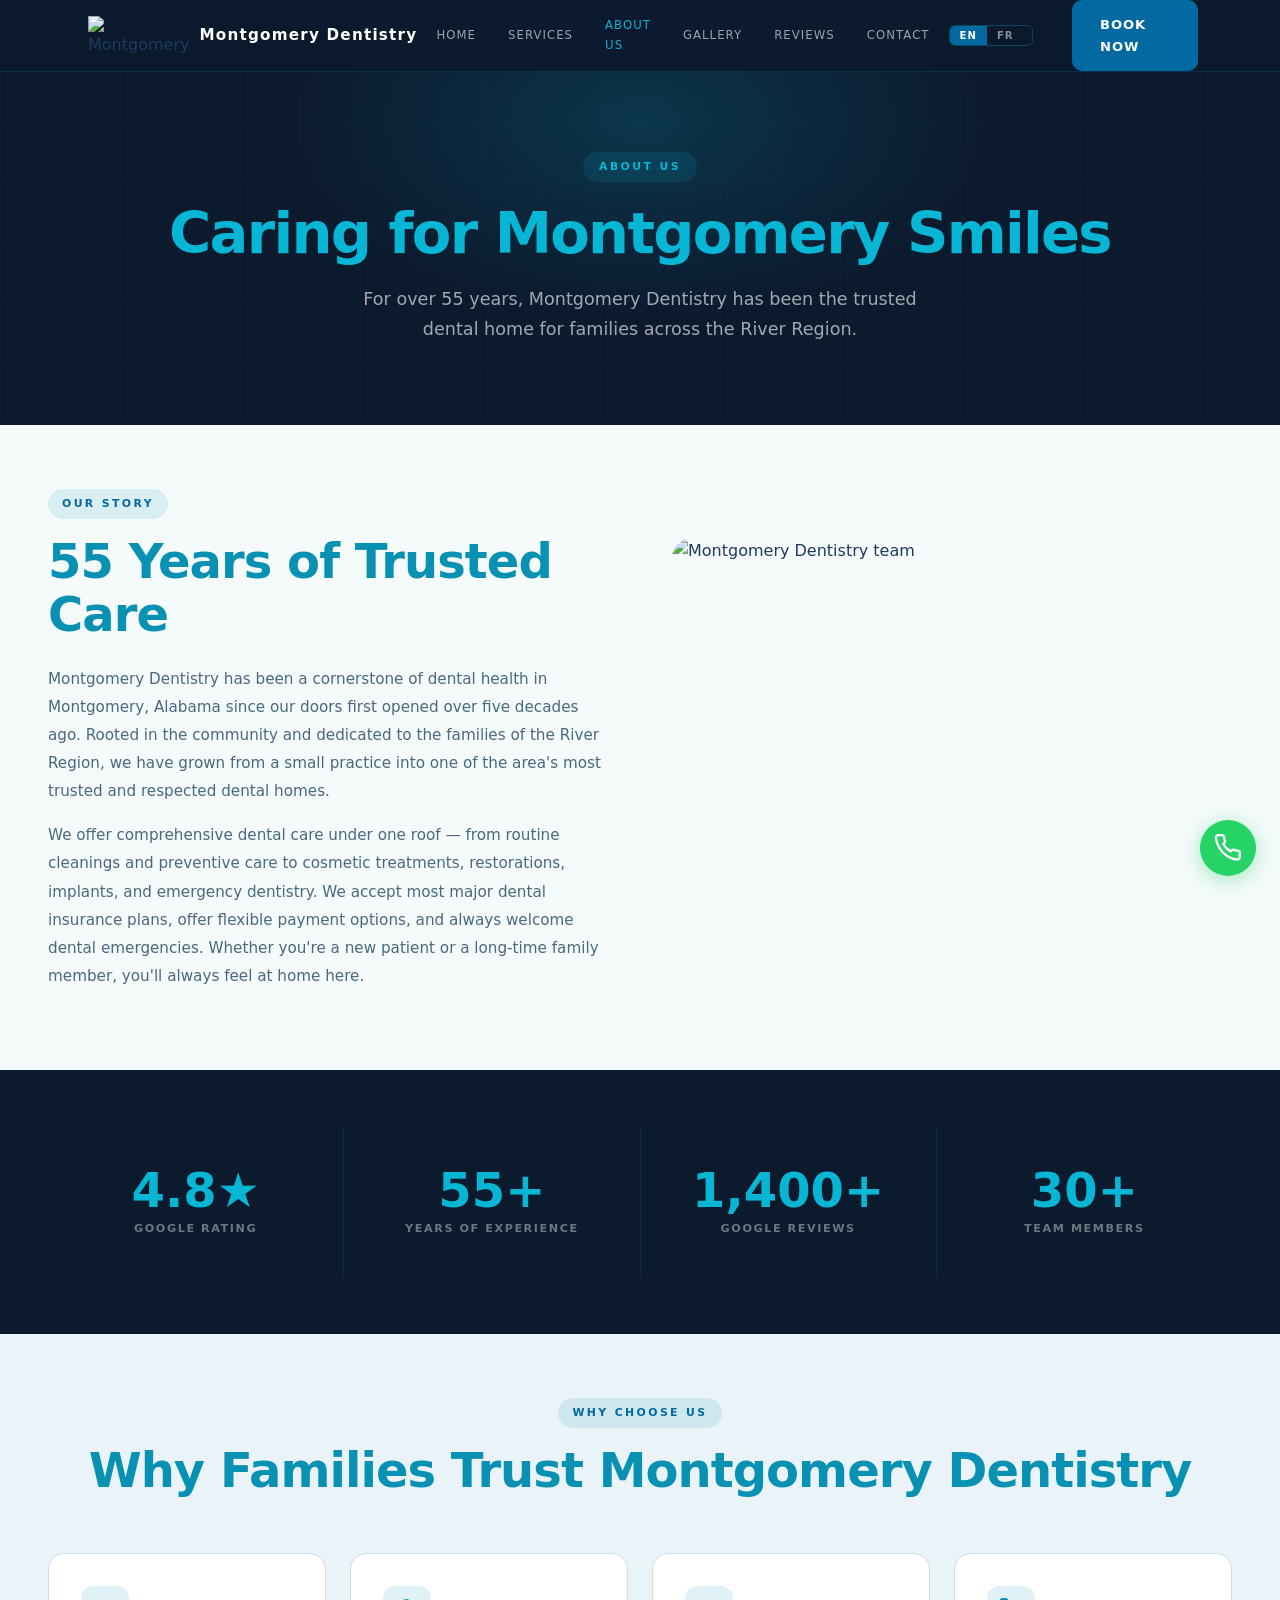
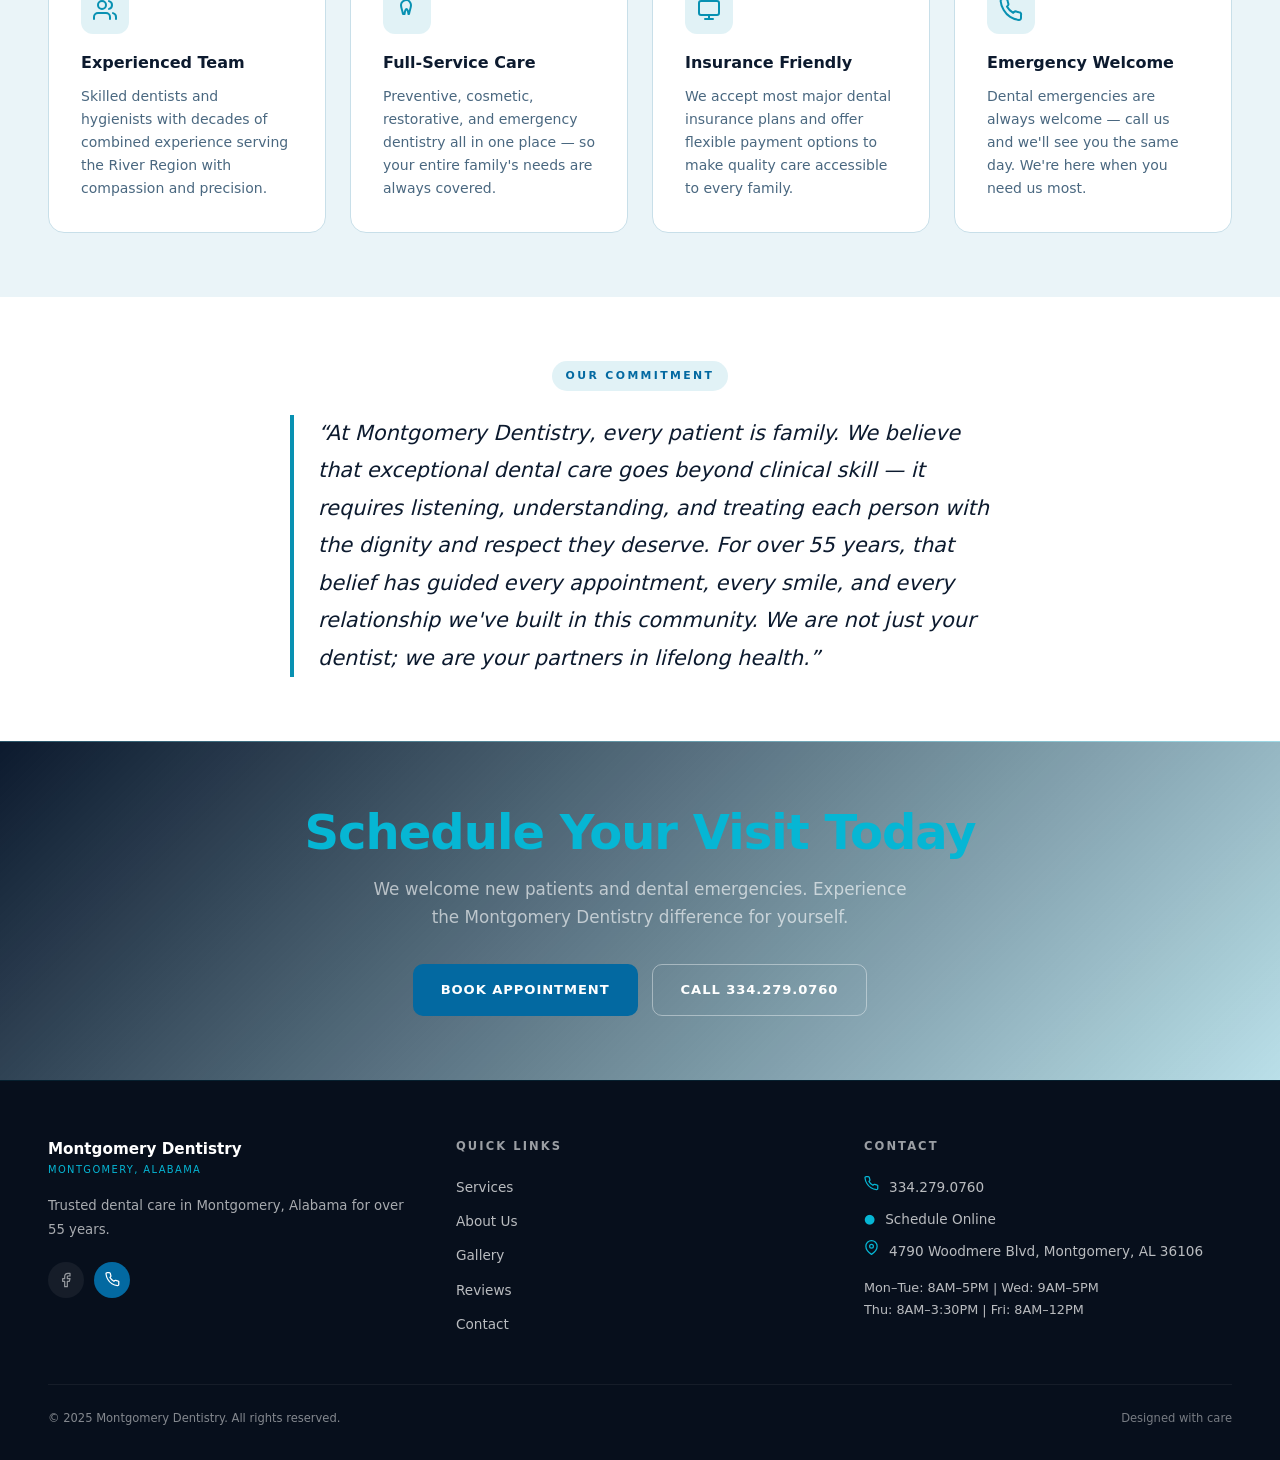
==== commit 87848d37: "Fix mobile nav: restore lang switcher, shrink Book Now button to prevent overlap" ====
--- a/about.html
+++ b/about.html
@@ -144,7 +144,7 @@
 
     /* ── RESPONSIVE ── */
     @media(min-width:768px){.nav__book{display:inline-flex;margin-left:20px;}.nav__hamburger{display:none;}.nav__logo img{height:40px!important;}.nav__inner{gap:19px;}.nav__right{gap:19px;}}
-    @media(max-width:767px){.nav__links{display:none;}.nav__logo-text-main{display:none;}.nav__inner{position:relative;}.nav__lang{position:absolute;left:110px;}.nav__book{margin-right:38px;}.footer__grid{grid-template-columns:1fr;gap:32px;}}
+    @media(max-width:767px){.nav__links{display:none;}.nav__logo-text-main{display:none;}.nav__inner{position:relative;}.nav__lang{position:absolute;left:110px;}.nav__book{margin-right:38px;padding:6px 10px;font-size:0.6rem;}.footer__grid{grid-template-columns:1fr;gap:32px;}}
 
     /* ── PAGE HERO ── */
     .page-hero{position:relative;background:var(--dark);padding:calc(var(--nav-h) + 5rem) var(--gutter) 5rem;overflow:hidden;text-align:center;}
@@ -156,7 +156,7 @@
     .page-hero__sub{font-size:clamp(0.95rem,2vw,1.1rem);color:rgba(255,255,255,0.62);line-height:1.7;max-width:600px;margin:0 auto;}
 
     /* ── STORY ── */
-    .story{background:var(--cream);padding:clamp(5rem,9vw,8rem) var(--gutter);}
+    .story{background:var(--cream);padding:clamp(2.5rem,5vw,4rem) var(--gutter);}
     .story__grid{max-width:var(--max-w);margin:0 auto;display:grid;grid-template-columns:1fr;gap:clamp(2.5rem,5vw,5rem);align-items:center;}
     @media(min-width:900px){.story__grid{grid-template-columns:1fr 1fr;}}
     .story__img{width:100%;height:420px;object-fit:cover;border-radius:20px;display:block;}
@@ -171,7 +171,7 @@
     .stat-label{font-size:0.7rem;font-weight:600;letter-spacing:0.14em;text-transform:uppercase;color:rgba(255,255,255,0.4);}
 
     /* ── WHY CHOOSE US ── */
-    .why{background:var(--surface);padding:clamp(5rem,9vw,8rem) var(--gutter);}
+    .why{background:var(--surface);padding:clamp(2.5rem,5vw,4rem) var(--gutter);}
     .why__grid{display:grid;grid-template-columns:repeat(auto-fill,minmax(260px,1fr));gap:1.5rem;max-width:var(--max-w);margin:0 auto;}
     .why-card{background:#fff;border:1px solid var(--border);border-radius:var(--radius-lg);padding:2rem;transition:transform 0.3s,box-shadow 0.3s,border-color 0.3s;}
     .why-card:hover{transform:translateY(-4px);box-shadow:0 16px 48px rgba(8,145,178,0.1);border-color:var(--cyan);}
@@ -180,12 +180,12 @@
     .why-desc{font-size:0.875rem;color:var(--ink-mid);line-height:1.65;}
 
     /* ── COMMITMENT ── */
-    .commitment{background:#fff;padding:clamp(4rem,7vw,6rem) var(--gutter);text-align:center;}
+    .commitment{background:#fff;padding:clamp(2.5rem,5vw,4rem) var(--gutter);text-align:center;}
     .commitment__inner{max-width:700px;margin:0 auto;}
     .commitment__quote{font-size:clamp(1.05rem,2.2vw,1.3rem);color:var(--dark);line-height:1.8;font-weight:500;font-style:italic;border-left:4px solid var(--cyan);padding-left:1.5rem;text-align:left;}
 
     /* ── CTA STRIP ── */
-    #cta-strip{background:linear-gradient(135deg,var(--dark) 0%,rgba(8,145,178,0.25) 100%);padding:clamp(4rem,7vw,6rem) var(--gutter);text-align:center;border-top:1px solid rgba(6,182,212,0.15);}
+    #cta-strip{background:linear-gradient(135deg,var(--dark) 0%,rgba(8,145,178,0.25) 100%);padding:clamp(2.5rem,5vw,4rem) var(--gutter);text-align:center;border-top:1px solid rgba(6,182,212,0.15);}
     .cta-btns{display:flex;flex-wrap:wrap;gap:14px;justify-content:center;margin-top:2rem;}
 
     /* ── SECTION HEADER HELPERS ── */
@@ -216,7 +216,7 @@
         <button onclick="setLang('fr')" id="lang-fr" aria-label="Francais">FR</button>
         <button onclick="setLang('it')" id="lang-it" aria-label="Italiano">IT</button>
       </div>
-      <button onclick="openChat()" class="btn btn--cyan nav__book" data-t="nav.book">Book Now</button>
+      <a href="book.html" class="btn btn--cyan nav__book" data-t="nav.book">Book Now</a>
       <button class="nav__hamburger" id="hamburger" onclick="toggleMenu()" aria-label="Menu"><span></span><span></span><span></span></button>
     </div>
   </div>
@@ -228,7 +228,7 @@
   <a href="gallery.html" data-t="nav.gallery">Gallery</a>
   <a href="reviews.html" data-t="nav.reviews">Reviews</a>
   <a href="contact.html" data-t="nav.contact">Contact</a>
-  <button onclick="openChat();toggleMenu()" class="nav__mobile-book" data-t="nav.book">Book Now</button>
+  <a href="book.html" onclick="toggleMenu()" class="nav__mobile-book" data-t="nav.book">Book Now</a>
 </div>
 
 <!-- 1. PAGE HERO -->
@@ -942,3 +942,8 @@
 </script>
 </body>
 </html>
+
+
+
+
+
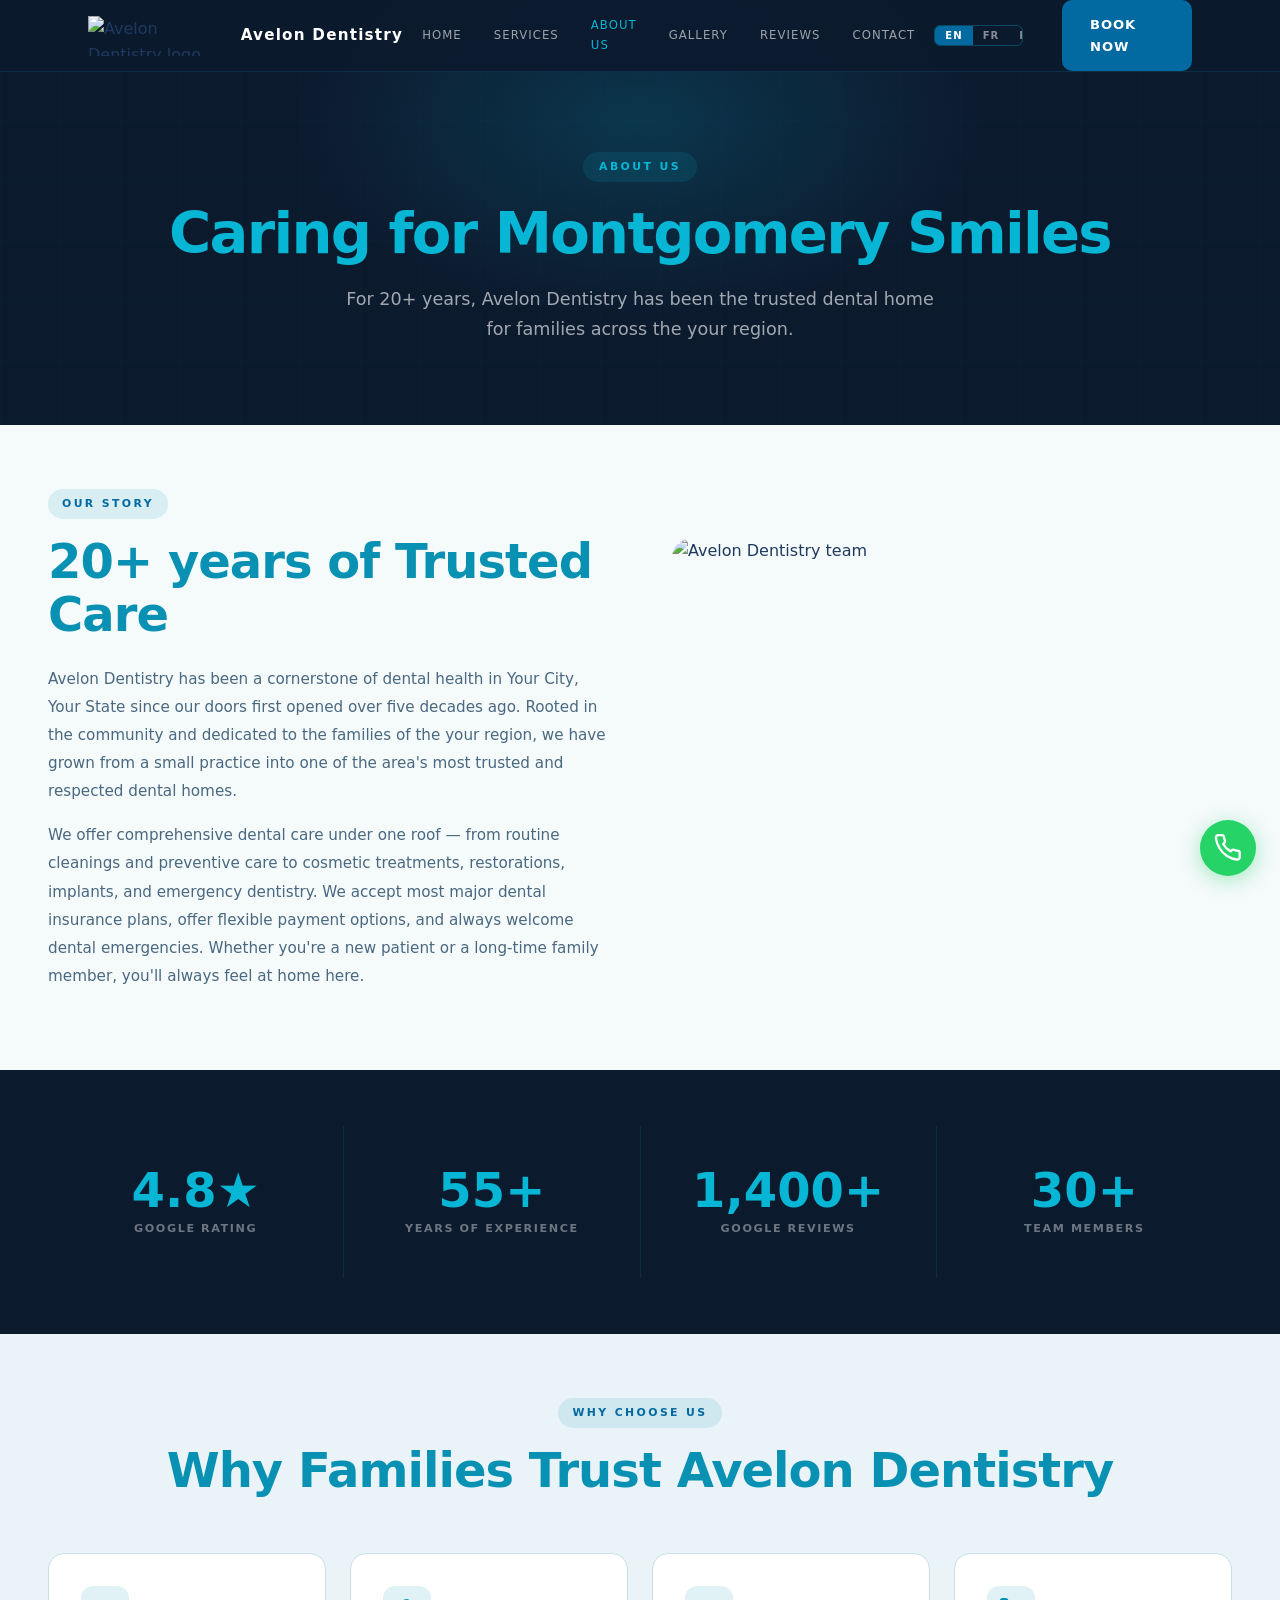
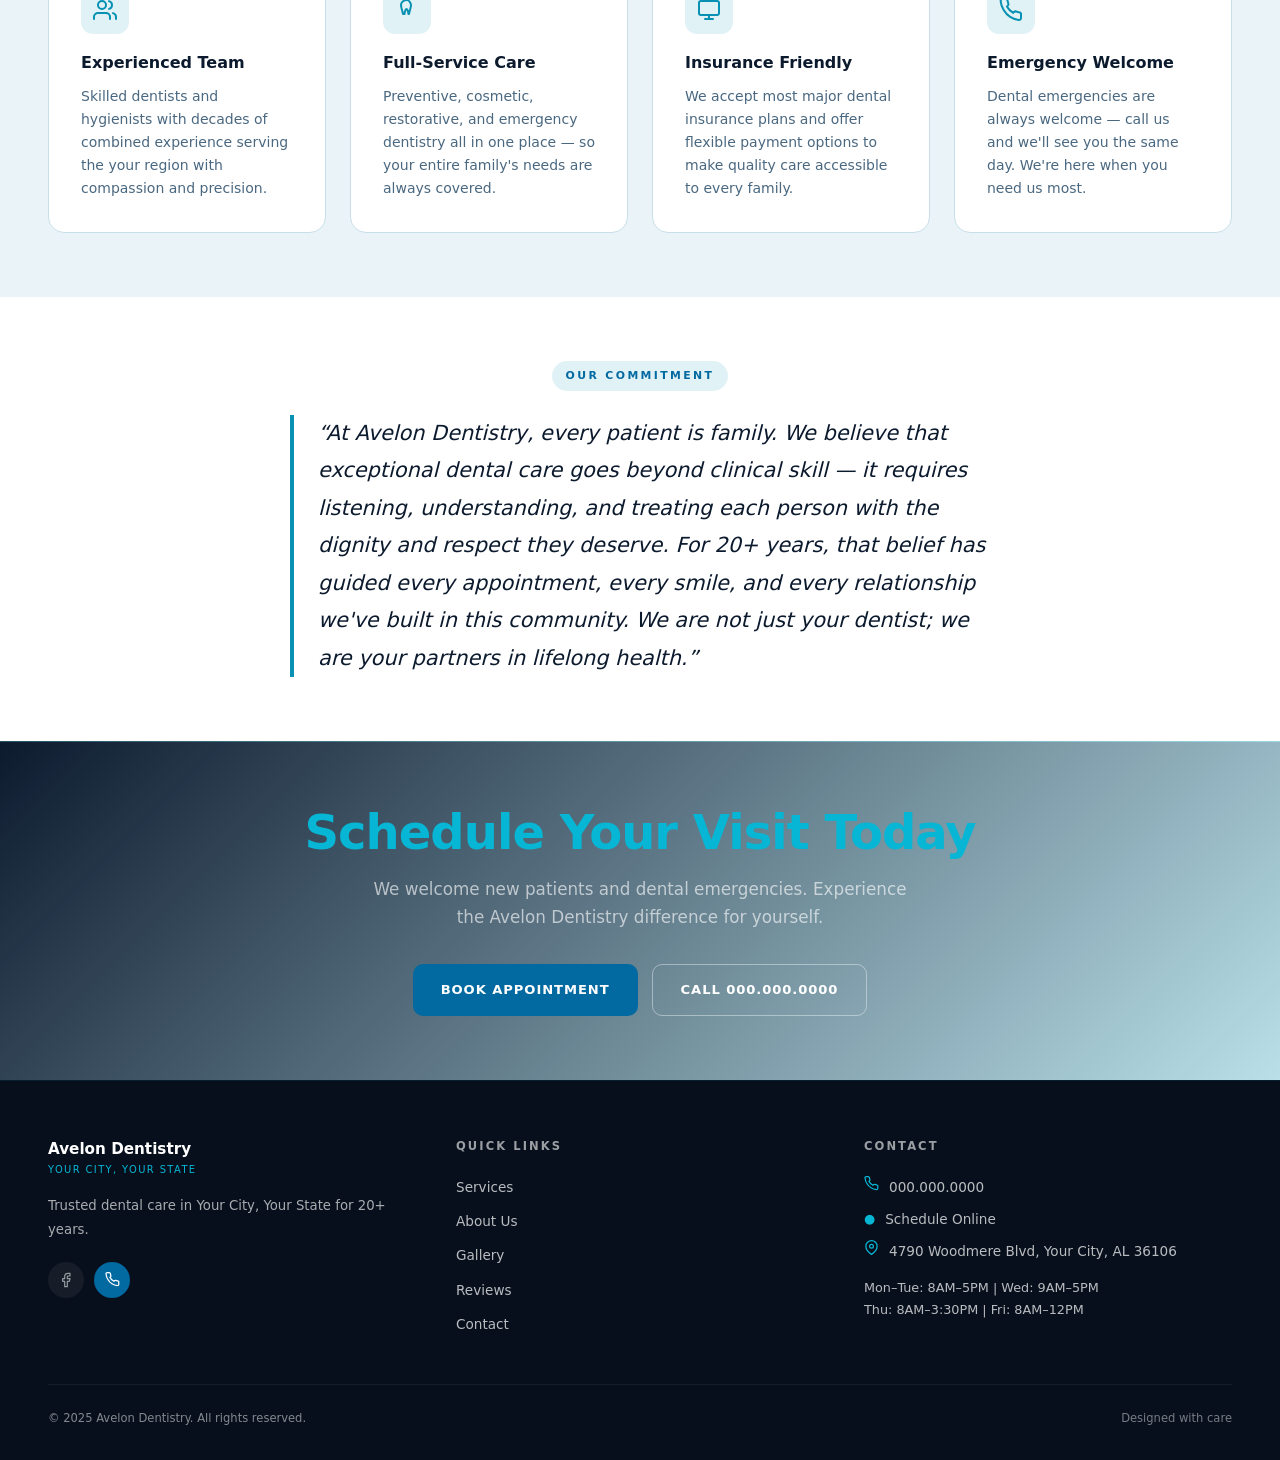
==== commit 38ab9124: "Initial commit: Avelon Dentistry master dental template" ====
--- a/about.html
+++ b/about.html
@@ -1,10 +1,11 @@
 ﻿<!DOCTYPE html>
 <html lang="en">
+<script>if(history.scrollRestoration)history.scrollRestoration="manual";</script>
 <head>
   <meta charset="UTF-8">
   <meta name="viewport" content="width=device-width, initial-scale=1.0">
-  <title>About Us — Montgomery Dentistry | Montgomery, Alabama</title>
-  <meta name="description" content="Montgomery Dentistry has served the River Region for over 55 years. Meet our experienced team, learn our story, and discover why families trust us for all their dental care needs.">
+  <title>About Us — Avelon Dentistry | Your City, Your State</title>
+  <meta name="description" content="Avelon Dentistry has served the your region for 20+ years. Meet our experienced team, learn our story, and discover why families trust us for all their dental care needs.">
   <link rel="preconnect" href="https://fonts.gstatic.com" crossorigin>
   <link rel="preload" as="font" type="font/woff2" crossorigin href="https://fonts.gstatic.com/s/plusjakartasans/v12/LDIoaomQNQcsA88c7O9yZ4KMCoOg4Ko20yw.woff2" fetchpriority="high">
   <style>
@@ -144,7 +145,7 @@
 
     /* ── RESPONSIVE ── */
     @media(min-width:768px){.nav__book{display:inline-flex;margin-left:20px;}.nav__hamburger{display:none;}.nav__logo img{height:40px!important;}.nav__inner{gap:19px;}.nav__right{gap:19px;}}
-    @media(max-width:767px){.nav__links{display:none;}.nav__logo-text-main{display:none;}.nav__inner{position:relative;}.nav__lang{position:absolute;left:110px;}.nav__book{margin-right:38px;padding:6px 10px;font-size:0.6rem;}.footer__grid{grid-template-columns:1fr;gap:32px;}}
+    @media(max-width:767px){.nav__links{display:none;}.nav__logo-text-main{display:none;}.nav__inner{position:relative;}.nav__lang{position:absolute;left:100px;}.nav__book{margin-right:12px;padding:8px 14px;font-size:0.68rem;}.footer__grid{grid-template-columns:1fr;gap:32px;}}
 
     /* ── PAGE HERO ── */
     .page-hero{position:relative;background:var(--dark);padding:calc(var(--nav-h) + 5rem) var(--gutter) 5rem;overflow:hidden;text-align:center;}
@@ -198,9 +199,9 @@
 <!-- NAV -->
 <header class="nav" id="nav">
   <div class="nav__inner">
-    <a href="index.html" class="nav__logo" aria-label="Montgomery Dentistry — Home">
-      <img src="https://res.cloudinary.com/dr63qmw21/image/upload/f_auto,q_auto,h_48/montgomery-dentistry/logo.png" alt="Montgomery Dentistry logo" height="42" style="width:auto;display:block;object-fit:contain;">
-      <div class="nav__logo-text-main" style="white-space:nowrap;letter-spacing:0.08em;">Montgomery Dentistry</div>
+    <a href="#" onclick="window.scrollTo({top:0,behavior:'smooth'});return false;" class="nav__logo" aria-label="Avelon Dentistry — Home">
+      <img src="https://res.cloudinary.com/dr63qmw21/image/upload/f_auto,q_auto,h_48/avelon-dentistry/logo.png" alt="Avelon Dentistry logo" height="42" style="width:auto;display:block;object-fit:contain;">
+      <div class="nav__logo-text-main" style="white-space:nowrap;letter-spacing:0.08em;">Avelon Dentistry</div>
     </a>
     <nav class="nav__links">
       <a href="index.html" id="nl-home" data-t="nav.home">Home</a>
@@ -240,7 +241,7 @@
     <h1>
       <span id="about-h1-prefix" data-t="about.h1">Caring for Montgomery </span><span data-t="about.h1span">Smiles</span>
     </h1>
-    <p class="page-hero__sub" data-t="about.sub">For over 55 years, Montgomery Dentistry has been the trusted dental home for families across the River Region.</p>
+    <p class="page-hero__sub" data-t="about.sub">For 20+ years, Avelon Dentistry has been the trusted dental home for families across the your region.</p>
   </div>
 </section>
 
@@ -250,15 +251,15 @@
     <div class="story__text reveal-left">
       <div class="section-label" data-t="about.storyLabel">Our Story</div>
       <h2 class="section-h2" style="margin-bottom:1.5rem;">
-        <span data-t="about.storyH2a">55 Years of</span> <span style="color:var(--cyan);" data-t="about.storyH2b">Trusted Care</span>
+        <span data-t="about.storyH2a">20+ years of</span> <span style="color:var(--cyan);" data-t="about.storyH2b">Trusted Care</span>
       </h2>
-      <p data-t="about.storyP1">Montgomery Dentistry has been a cornerstone of dental health in Montgomery, Alabama since our doors first opened over five decades ago. Rooted in the community and dedicated to the families of the River Region, we have grown from a small practice into one of the area's most trusted and respected dental homes.</p>
+      <p data-t="about.storyP1">Avelon Dentistry has been a cornerstone of dental health in Your City, Your State since our doors first opened over five decades ago. Rooted in the community and dedicated to the families of the your region, we have grown from a small practice into one of the area's most trusted and respected dental homes.</p>
       <p data-t="about.storyP2">We offer comprehensive dental care under one roof — from routine cleanings and preventive care to cosmetic treatments, restorations, implants, and emergency dentistry. We accept most major dental insurance plans, offer flexible payment options, and always welcome dental emergencies. Whether you're a new patient or a long-time family member, you'll always feel at home here.</p>
     </div>
     <div class="reveal-right">
       <img
-        src="https://res.cloudinary.com/dr63qmw21/image/upload/f_auto,q_auto,w_600/montgomery-dentistry/hero-team.jpg"
-        alt="Montgomery Dentistry team"
+        src="https://res.cloudinary.com/dr63qmw21/image/upload/f_auto,q_auto,w_600/avelon-dentistry/hero-team.jpg"
+        alt="Avelon Dentistry team"
         class="story__img"
         loading="lazy"
       >
@@ -293,7 +294,7 @@
   <div class="section-header section-header--center">
     <div class="section-label" data-t="about.whyLabel">Why Choose Us</div>
     <h2 class="section-h2">
-      <span data-t="about.whyH2">Why Families Trust </span><span data-t="about.whyH2span">Montgomery Dentistry</span>
+      <span data-t="about.whyH2">Why Families Trust </span><span data-t="about.whyH2span">Avelon Dentistry</span>
     </h2>
   </div>
   <div class="why__grid">
@@ -303,7 +304,7 @@
         <svg width="24" height="24" viewBox="0 0 24 24" fill="none" stroke="currentColor" stroke-width="2" stroke-linecap="round" stroke-linejoin="round"><path d="M17 21v-2a4 4 0 0 0-4-4H5a4 4 0 0 0-4 4v2"/><circle cx="9" cy="7" r="4"/><path d="M23 21v-2a4 4 0 0 0-3-3.87"/><path d="M16 3.13a4 4 0 0 1 0 7.75"/></svg>
       </div>
       <div class="why-title" data-t="about.why0Title">Experienced Team</div>
-      <div class="why-desc" data-t="about.why0Desc">Skilled dentists and hygienists with decades of combined experience serving the River Region with compassion and precision.</div>
+      <div class="why-desc" data-t="about.why0Desc">Skilled dentists and hygienists with decades of combined experience serving the your region with compassion and precision.</div>
     </div>
     <!-- Card 2 -->
     <div class="why-card reveal d1">
@@ -336,7 +337,7 @@
 <section class="commitment">
   <div class="commitment__inner reveal">
     <div class="section-label" style="margin-bottom:1.5rem;" data-t="about.commitLabel">Our Commitment</div>
-    <blockquote class="commitment__quote" data-t="about.commitment">"At Montgomery Dentistry, every patient is family. We believe that exceptional dental care goes beyond clinical skill — it requires listening, understanding, and treating each person with the dignity and respect they deserve. For over 55 years, that belief has guided every appointment, every smile, and every relationship we've built in this community. We are not just your dentist; we are your partners in lifelong health."</blockquote>
+    <blockquote class="commitment__quote" data-t="about.commitment">"At Avelon Dentistry, every patient is family. We believe that exceptional dental care goes beyond clinical skill — it requires listening, understanding, and treating each person with the dignity and respect they deserve. For 20+ years, that belief has guided every appointment, every smile, and every relationship we've built in this community. We are not just your dentist; we are your partners in lifelong health."</blockquote>
   </div>
 </section>
 
@@ -346,10 +347,10 @@
     <h2 class="section-h2 section-h2--light reveal">
       <span data-t="about.ctaH2">Schedule Your </span><span data-t="about.ctaH2span">Visit Today</span>
     </h2>
-    <p style="color:rgba(255,255,255,0.62);margin-top:1rem;font-size:clamp(0.95rem,2vw,1.05rem);max-width:560px;margin-left:auto;margin-right:auto;line-height:1.7;" class="reveal d1" data-t="about.ctaSub">We welcome new patients and dental emergencies. Experience the Montgomery Dentistry difference for yourself.</p>
+    <p style="color:rgba(255,255,255,0.62);margin-top:1rem;font-size:clamp(0.95rem,2vw,1.05rem);max-width:560px;margin-left:auto;margin-right:auto;line-height:1.7;" class="reveal d1" data-t="about.ctaSub">We welcome new patients and dental emergencies. Experience the Avelon Dentistry difference for yourself.</p>
     <div class="cta-btns reveal d2">
       <button onclick="openChat()" class="btn btn--cyan" data-t="about.ctaBtn1">Book Appointment</button>
-      <a href="tel:+13342790760" class="btn btn--outline-white" data-t="about.ctaBtn2">Call 334.279.0760</a>
+      <a href="tel:+10000000000" class="btn btn--outline-white" data-t="about.ctaBtn2">Call 000.000.0000</a>
     </div>
   </div>
 </section>
@@ -360,16 +361,16 @@
     <div>
       <div style="display:flex;align-items:center;gap:10px;margin-bottom:12px;">
         <div>
-          <div class="footer__brand-name">Montgomery Dentistry</div>
-          <div class="footer__brand-sub">Montgomery, Alabama</div>
+          <div class="footer__brand-name">Avelon Dentistry</div>
+          <div class="footer__brand-sub">Your City, Your State</div>
         </div>
       </div>
-      <p class="footer__tagline" data-t="footer.tagline">Trusted dental care in Montgomery, Alabama for over 55 years.</p>
+      <p class="footer__tagline" data-t="footer.tagline">Trusted dental care in Your City, Your State for 20+ years.</p>
       <div class="footer__socials">
         <a href="https://www.facebook.com/166202688935" target="_blank" rel="noopener noreferrer" class="footer__social" aria-label="Facebook">
           <svg width="16" height="16" viewBox="0 0 24 24" fill="none" stroke="currentColor" stroke-width="1.8" stroke-linecap="round" stroke-linejoin="round"><path d="M18 2h-3a5 5 0 00-5 5v3H7v4h3v8h4v-8h3l1-4h-4V7a1 1 0 011-1h3z"/></svg>
         </a>
-        <a href="tel:+13342790760" class="footer__social" aria-label="Call" style="background:#0369A1;">
+        <a href="tel:+10000000000" class="footer__social" aria-label="Call" style="background:#0369A1;">
           <svg width="15" height="15" viewBox="0 0 24 24" fill="none" stroke="white" stroke-width="2" stroke-linecap="round" stroke-linejoin="round"><path d="M22 16.92v3a2 2 0 0 1-2.18 2 19.79 19.79 0 0 1-8.63-3.07A19.5 19.5 0 0 1 4.69 12 19.79 19.79 0 0 1 1.63 3.18 2 2 0 0 1 3.6 1h3a2 2 0 0 1 2 1.72c.127.96.361 1.903.7 2.81a2 2 0 0 1-.45 2.11L7.91 8.6a16 16 0 0 0 6.29 6.29l.91-.91a2 2 0 0 1 2.11-.45c.907.339 1.85.573 2.81.7A2 2 0 0 1 22 16.92z"/></svg>
         </a>
       </div>
@@ -387,23 +388,23 @@
     <div>
       <div class="footer__col-title" data-t="footer.contact">Contact</div>
       <div class="footer__contact-list">
-        <a href="tel:+13342790760" class="footer__contact-item">
+        <a href="tel:+10000000000" class="footer__contact-item">
           <svg width="15" height="15" viewBox="0 0 24 24" fill="none" stroke="#06B6D4" stroke-width="2" stroke-linecap="round" stroke-linejoin="round"><path d="M22 16.92v3a2 2 0 0 1-2.18 2 19.79 19.79 0 0 1-8.63-3.07A19.5 19.5 0 0 1 4.69 12 19.79 19.79 0 0 1 1.63 3.18 2 2 0 0 1 3.6 1h3a2 2 0 0 1 2 1.72c.127.96.361 1.903.7 2.81a2 2 0 0 1-.45 2.11L7.91 8.6a16 16 0 0 0 6.29 6.29l.91-.91a2 2 0 0 1 2.11-.45c.907.339 1.85.573 2.81.7A2 2 0 0 1 22 16.92z"/></svg>
-          334.279.0760
+          000.000.0000
         </a>
         <a href="#" onclick="openChat();return false;" class="footer__contact-item">
           <span style="color:#06B6D4;font-size:0.8rem">&#9679;</span> <span data-t="footer.schedule">Schedule Online</span>
         </a>
         <div class="footer__contact-item">
           <svg width="15" height="15" viewBox="0 0 24 24" fill="none" stroke="#06B6D4" stroke-width="2" stroke-linecap="round" stroke-linejoin="round"><path d="M21 10c0 7-9 13-9 13s-9-6-9-13a9 9 0 0 1 18 0z"/><circle cx="12" cy="10" r="3"/></svg>
-          <span>4790 Woodmere Blvd, Montgomery, AL 36106</span>
+          <span>4790 Woodmere Blvd, Your City, AL 36106</span>
         </div>
         <div class="footer__hours" id="footer-hours">Mon&#8211;Tue: 8AM&#8211;5PM | Wed: 9AM&#8211;5PM<br>Thu: 8AM&#8211;3:30PM | Fri: 8AM&#8211;12PM</div>
       </div>
     </div>
   </div>
   <div class="footer__bottom">
-    <span class="footer__rights" data-t="footer.rights">&#169; 2025 Montgomery Dentistry. All rights reserved.</span>
+    <span class="footer__rights" data-t="footer.rights">&#169; 2025 Avelon Dentistry. All rights reserved.</span>
     <span class="footer__crafted" id="footer-crafted">Designed with care</span>
   </div>
 </footer>
@@ -419,10 +420,10 @@
   <div class="chat-hdr">
     <div class="chat-hdr-left">
       <div class="chat-avatar">
-        <img src="https://res.cloudinary.com/dr63qmw21/image/upload/f_auto,q_auto,h_80/montgomery-dentistry/logo.png" alt="MD">
+        <img src="logo.png" alt="Avelon Dentistry" style="height:48px;width:auto;filter:brightness(0) invert(1);">
       </div>
       <div>
-        <div class="chat-hdr-name">Montgomery Dentistry</div>
+        <div class="chat-hdr-name">Avelon Dentistry</div>
         <div class="chat-hdr-status" id="chat-hdr-status">&#9679; Available now</div>
       </div>
     </div>
@@ -438,7 +439,7 @@
 </div>
 
 <!-- WA FLOAT -->
-<a class="wa-float" id="wa-float" href="tel:+13342790760" aria-label="Call Montgomery Dentistry">
+<a class="wa-float" id="wa-float" href="tel:+10000000000" aria-label="Call Avelon Dentistry">
   <svg viewBox="0 0 24 24" fill="none" stroke="white" stroke-width="2" stroke-linecap="round" stroke-linejoin="round" width="28" height="28"><path d="M22 16.92v3a2 2 0 0 1-2.18 2 19.79 19.79 0 0 1-8.63-3.07A19.5 19.5 0 0 1 4.69 12 19.79 19.79 0 0 1 1.63 3.18 2 2 0 0 1 3.6 1h3a2 2 0 0 1 2 1.72c.127.96.361 1.903.7 2.81a2 2 0 0 1-.45 2.11L7.91 8.6a16 16 0 0 0 6.29 6.29l.91-.91a2 2 0 0 1 2.11-.45c.907.339 1.85.573 2.81.7A2 2 0 0 1 22 16.92z"/></svg>
 </a>
 
@@ -447,16 +448,16 @@
 const T = {
   en: {
     nav: { home:'Home', services:'Services', about:'About Us', gallery:'Gallery', reviews:'Reviews', contact:'Contact', book:'Book Now' },
-    footer: { tagline:'Trusted dental care in Montgomery, Alabama for over 55 years.', rights:'© 2025 Montgomery Dentistry. All rights reserved.', links:'Quick Links', contact:'Contact', crafted:'Designed with care', schedule:'Schedule Online' },
+    footer: { tagline:'Trusted dental care in Your City, Your State for 20+ years.', rights:'© 2025 Avelon Dentistry. All rights reserved.', links:'Quick Links', contact:'Contact', crafted:'Designed with care', schedule:'Schedule Online' },
     about: {
       heroLabel:'About Us',
       h1:'Caring for Montgomery ',
       h1span:'Smiles',
-      sub:'For over 55 years, Montgomery Dentistry has been the trusted dental home for families across the River Region.',
+      sub:'For 20+ years, Avelon Dentistry has been the trusted dental home for families across the your region.',
       storyLabel:'Our Story',
-      storyH2a:'55 Years of',
+      storyH2a:'20+ years of',
       storyH2b:'Trusted Care',
-      storyP1:'Montgomery Dentistry has been a cornerstone of dental health in Montgomery, Alabama since our doors first opened over five decades ago. Rooted in the community and dedicated to the families of the River Region, we have grown from a small practice into one of the area\'s most trusted and respected dental homes.',
+      storyP1:'Avelon Dentistry has been a cornerstone of dental health in Your City, Your State since our doors first opened over five decades ago. Rooted in the community and dedicated to the families of the your region, we have grown from a small practice into one of the area\'s most trusted and respected dental homes.',
       storyP2:'We offer comprehensive dental care under one roof — from routine cleanings and preventive care to cosmetic treatments, restorations, implants, and emergency dentistry. We accept most major dental insurance plans, offer flexible payment options, and always welcome dental emergencies. Whether you\'re a new patient or a long-time family member, you\'ll always feel at home here.',
       stat0:'Google Rating',
       stat1:'Years of Experience',
@@ -464,9 +465,9 @@
       stat3:'Team Members',
       whyLabel:'Why Choose Us',
       whyH2:'Why Families Trust ',
-      whyH2span:'Montgomery Dentistry',
+      whyH2span:'Avelon Dentistry',
       why0Title:'Experienced Team',
-      why0Desc:'Skilled dentists and hygienists with decades of combined experience serving the River Region with compassion and precision.',
+      why0Desc:'Skilled dentists and hygienists with decades of combined experience serving the your region with compassion and precision.',
       why1Title:'Full-Service Care',
       why1Desc:'Preventive, cosmetic, restorative, and emergency dentistry all in one place — so your entire family\'s needs are always covered.',
       why2Title:'Insurance Friendly',
@@ -474,26 +475,26 @@
       why3Title:'Emergency Welcome',
       why3Desc:'Dental emergencies are always welcome — call us and we\'ll see you the same day. We\'re here when you need us most.',
       commitLabel:'Our Commitment',
-      commitment:'“At Montgomery Dentistry, every patient is family. We believe that exceptional dental care goes beyond clinical skill — it requires listening, understanding, and treating each person with the dignity and respect they deserve. For over 55 years, that belief has guided every appointment, every smile, and every relationship we\'ve built in this community. We are not just your dentist; we are your partners in lifelong health.”',
+      commitment:'“At Avelon Dentistry, every patient is family. We believe that exceptional dental care goes beyond clinical skill — it requires listening, understanding, and treating each person with the dignity and respect they deserve. For 20+ years, that belief has guided every appointment, every smile, and every relationship we\'ve built in this community. We are not just your dentist; we are your partners in lifelong health.”',
       ctaH2:'Schedule Your ',
       ctaH2span:'Visit Today',
-      ctaSub:'We welcome new patients and dental emergencies. Experience the Montgomery Dentistry difference for yourself.',
+      ctaSub:'We welcome new patients and dental emergencies. Experience the Avelon Dentistry difference for yourself.',
       ctaBtn1:'Book Appointment',
-      ctaBtn2:'Call 334.279.0760'
+      ctaBtn2:'Call 000.000.0000'
     }
   },
   fr: {
     nav: { home:'Accueil', services:'Services', about:'À Propos', gallery:'Galerie', reviews:'Avis', contact:'Contact', book:'Réserver' },
-    footer: { tagline:'Des soins dentaires de confiance à Montgomery, Alabama depuis plus de 55 ans.', rights:'© 2025 Montgomery Dentistry. Tous droits réservés.', links:'Liens Rapides', contact:'Contact', crafted:'Conçu avec soin', schedule:'Prendre Rendez-vous' },
+    footer: { tagline:'Des soins dentaires de confiance à Your City, Your State depuis plus de 55 ans.', rights:'© 2025 Avelon Dentistry. Tous droits réservés.', links:'Liens Rapides', contact:'Contact', crafted:'Conçu avec soin', schedule:'Prendre Rendez-vous' },
     about: {
       heroLabel:'À Propos',
       h1:'Prendre Soin des Sourires de ',
       h1span:'Montgomery',
-      sub:'Depuis plus de 55 ans, Montgomery Dentistry est le cabinet dentaire de confiance pour les familles de toute la River Region.',
+      sub:'Depuis plus de 55 ans, Avelon Dentistry est le cabinet dentaire de confiance pour les familles de toute la your region.',
       storyLabel:'Notre Histoire',
       storyH2a:'55 Ans de',
       storyH2b:'Soins de Confiance',
-      storyP1:'Montgomery Dentistry est une institution incontournable de la santé dentaire à Montgomery, Alabama, depuis l\'ouverture de nos portes il y a plus de cinq décennies. Ancrés dans la communauté et dévoués aux familles de la River Region, nous sommes passés d\'un petit cabinet à l\'un des centres dentaires les plus fiables et respectés de la région.',
+      storyP1:'Avelon Dentistry est une institution incontournable de la santé dentaire à Your City, Your State, depuis l\'ouverture de nos portes il y a plus de cinq décennies. Ancrés dans la communauté et dévoués aux familles de la your region, nous sommes passés d\'un petit cabinet à l\'un des centres dentaires les plus fiables et respectés de la région.',
       storyP2:'Nous offrons des soins dentaires complets sous un même toit — des nettoyages de routine aux traitements cosmétiques, restaurations, implants et dentisterie d\'urgence. Nous acceptons la plupart des grandes assurances dentaires, proposons des options de paiement flexibles et accueillons toujours les urgences dentaires. Que vous soyez un nouveau patient ou un membre de longue date, vous vous sentirez toujours chez vous ici.',
       stat0:'Note Google',
       stat1:'Années d\'Expérience',
@@ -501,9 +502,9 @@
       stat3:"Membres de l'Equipe",
       whyLabel:'Pourquoi Nous Choisir',
       whyH2:'Pourquoi les Familles Font Confiance à ',
-      whyH2span:'Montgomery Dentistry',
+      whyH2span:'Avelon Dentistry',
       why0Title:'Équipe Expérimentée',
-      why0Desc:'Des dentistes et hygiénistes qualifiés avec des décennies d\'expérience combinée au service de la River Region avec compassion et précision.',
+      why0Desc:'Des dentistes et hygiénistes qualifiés avec des décennies d\'expérience combinée au service de la your region avec compassion et précision.',
       why1Title:'Soins Complets',
       why1Desc:'Dentisterie préventive, cosmétique, restauratrice et d\'urgence en un seul endroit — pour couvrir tous les besoins de votre famille.',
       why2Title:'Assurances Acceptées',
@@ -511,26 +512,26 @@
       why3Title:'Urgences Bienvenues',
       why3Desc:'Les urgences dentaires sont toujours les bienvenues — appelez-nous et nous vous verrons le jour même. Nous sommes là quand vous en avez le plus besoin.',
       commitLabel:'Notre Engagement',
-      commitment:'“Chez Montgomery Dentistry, chaque patient fait partie de la famille. Nous croyons que des soins dentaires exceptionnels vont au-delà des compétences cliniques — ils exigent d\'ecouter, de comprendre et de traiter chaque personne avec la dignité et le respect qu\'elle mérite. Depuis plus de 55 ans, cette conviction guide chaque rendez-vous, chaque sourire et chaque relation que nous avons construite dans cette communauté. Nous ne sommes pas seulement votre dentiste ; nous sommes vos partenaires pour une santé à vie.”',
+      commitment:'“Chez Avelon Dentistry, chaque patient fait partie de la famille. Nous croyons que des soins dentaires exceptionnels vont au-delà des compétences cliniques — ils exigent d\'ecouter, de comprendre et de traiter chaque personne avec la dignité et le respect qu\'elle mérite. Depuis plus de 55 ans, cette conviction guide chaque rendez-vous, chaque sourire et chaque relation que nous avons construite dans cette communauté. Nous ne sommes pas seulement votre dentiste ; nous sommes vos partenaires pour une santé à vie.”',
       ctaH2:'Planifiez Votre ',
       ctaH2span:'Visite Aujourd\'hui',
-      ctaSub:'Nous accueillons les nouveaux patients et les urgences dentaires. Découvrez la différence Montgomery Dentistry par vous-même.',
+      ctaSub:'Nous accueillons les nouveaux patients et les urgences dentaires. Découvrez la différence Avelon Dentistry par vous-même.',
       ctaBtn1:'Prendre Rendez-vous',
-      ctaBtn2:'Appeler 334.279.0760'
+      ctaBtn2:'Appeler 000.000.0000'
     }
   },
   it: {
     nav: { home:'Home', services:'Servizi', about:'Chi Siamo', gallery:'Galleria', reviews:'Recensioni', contact:'Contatti', book:'Prenota' },
-    footer: { tagline:'Cure dentali di eccellenza a Montgomery, Alabama da oltre 55 anni.', rights:'© 2025 Montgomery Dentistry. Tutti i diritti riservati.', links:'Link Rapidi', contact:'Contatti', crafted:'Progettato con cura', schedule:'Prenota Online' },
+    footer: { tagline:'Cure dentali di eccellenza a Your City, Your State da oltre 55 anni.', rights:'© 2025 Avelon Dentistry. Tutti i diritti riservati.', links:'Link Rapidi', contact:'Contatti', crafted:'Progettato con cura', schedule:'Prenota Online' },
     about: {
       heroLabel:'Chi Siamo',
       h1:'Ci Prendiamo Cura dei Sorrisi di ',
       h1span:'Montgomery',
-      sub:'Da oltre 55 anni, Montgomery Dentistry è la casa dentistica di fiducia per le famiglie di tutta la River Region.',
+      sub:'Da oltre 55 anni, Avelon Dentistry è la casa dentistica di fiducia per le famiglie di tutta la your region.',
       storyLabel:'La Nostra Storia',
       storyH2a:'55 Anni di',
       storyH2b:'Cure di Fiducia',
-      storyP1:'Montgomery Dentistry è un punto di riferimento per la salute dentale a Montgomery, Alabama, da quando abbiamo aperto le porte oltre cinque decenni fa. Radicati nella comunità e dedicati alle famiglie della River Region, siamo cresciuti da un piccolo studio a uno dei centri dentali più affidabili e rispettati della zona.',
+      storyP1:'Avelon Dentistry è un punto di riferimento per la salute dentale a Your City, Your State, da quando abbiamo aperto le porte oltre cinque decenni fa. Radicati nella comunità e dedicati alle famiglie della your region, siamo cresciuti da un piccolo studio a uno dei centri dentali più affidabili e rispettati della zona.',
       storyP2:'Offriamo cure dentali complete sotto lo stesso tetto — dalle pulizie di routine e cure preventive ai trattamenti cosmetici, restauri, impianti e odontoiatria d\'emergenza. Accettiamo la maggior parte delle principali assicurazioni dentali, offriamo opzioni di pagamento flessibili e accogliamo sempre le emergenze dentali. Che tu sia un nuovo paziente o un membro di lunga data, ti sentirai sempre a casa qui.',
       stat0:'Valutazione Google',
       stat1:'Anni di Esperienza',
@@ -538,9 +539,9 @@
       stat3:'Membri del Team',
       whyLabel:'Perché Sceglierci',
       whyH2:'Perché le Famiglie si Fidano di ',
-      whyH2span:'Montgomery Dentistry',
+      whyH2span:'Avelon Dentistry',
       why0Title:'Team Esperto',
-      why0Desc:'Dentisti e igienisti qualificati con decenni di esperienza combinata al servizio della River Region con compassione e precisione.',
+      why0Desc:'Dentisti e igienisti qualificati con decenni di esperienza combinata al servizio della your region con compassione e precisione.',
       why1Title:'Cure Complete',
       why1Desc:'Odontoiatria preventiva, cosmetica, restaurativa e d\'emergenza tutto in un unico posto — per soddisfare tutte le esigenze della tua famiglia.',
       why2Title:'Assicurazioni Accettate',
@@ -548,12 +549,12 @@
       why3Title:'Emergenze Benvenute',
       why3Desc:'Le emergenze dentali sono sempre benvenute — chiamaci e ti vedremo lo stesso giorno. Siamo qui quando ne hai più bisogno.',
       commitLabel:'Il Nostro Impegno',
-      commitment:'“Da Montgomery Dentistry, ogni paziente è di famiglia. Crediamo che le cure dentali eccezionali vadano oltre le competenze cliniche — richiedono ascolto, comprensione e trattare ogni persona con la dignità e il rispetto che merita. Da oltre 55 anni, questa convinzione guida ogni appuntamento, ogni sorriso e ogni relazione che abbiamo costruito in questa comunità. Non siamo solo il tuo dentista; siamo i tuoi partner per una salute per tutta la vita.”',
+      commitment:'“Da Avelon Dentistry, ogni paziente è di famiglia. Crediamo che le cure dentali eccezionali vadano oltre le competenze cliniche — richiedono ascolto, comprensione e trattare ogni persona con la dignità e il rispetto che merita. Da oltre 55 anni, questa convinzione guida ogni appuntamento, ogni sorriso e ogni relazione che abbiamo costruito in questa comunità. Non siamo solo il tuo dentista; siamo i tuoi partner per una salute per tutta la vita.”',
       ctaH2:'Pianifica la Tua ',
       ctaH2span:'Visita Oggi',
-      ctaSub:'Accettiamo nuovi pazienti e urgenze dentali. Scopri la differenza di Montgomery Dentistry di persona.',
+      ctaSub:'Accettiamo nuovi pazienti e urgenze dentali. Scopri la differenza di Avelon Dentistry di persona.',
       ctaBtn1:'Prenota Appuntamento',
-      ctaBtn2:'Chiama 334.279.0760'
+      ctaBtn2:'Chiama 000.000.0000'
     }
   }
 };
@@ -562,14 +563,14 @@
 const CHAT_T = {
   en: {
     status:'&#9679; Available now',
-    welcome:"Hello! 👋 Thank you for contacting Montgomery Dentistry. I'm Amy, your scheduling assistant at Montgomery Dentistry. What's your name?",
+    welcome:"Hello! 👋 Thank you for contacting Avelon Dentistry. I'm Amy, your scheduling assistant at Avelon Dentistry. What's your name?",
     serviceQ: function(n){ return 'Nice to meet you, ' + n + '! What can we help you with today?'; },
     dateQ: function(s){ return 'Great choice! Which day works best for your ' + s + ' appointment?'; },
     timeQ: function(d){ return 'Perfect! What time works for you on ' + d + '?'; },
     phoneQ: function(n){ return 'Almost done, ' + n + '! What\'s the best phone number to reach you?'; },
     confirmMsg: function(n,s,d,ti,p){ return '✅ You\'re all set, <strong>' + n + '</strong>! I\'ve reserved <strong>' + d + ' at ' + ti + '</strong> for <strong>' + s + '</strong>. Our team will call <strong>' + p + '</strong> to confirm. We look forward to seeing you!'; },
     moreQ:'Is there anything else I can help you with?',
-    bye:'Thank you for choosing Montgomery Dentistry! Have a wonderful day! 😊',
+    bye:'Thank you for choosing Avelon Dentistry! Have a wonderful day! 😊',
     placeholder:'Type your message...', send:'Send',
     services:['Routine Cleaning','Teeth Whitening','Dental Crown','Dental Bridge','Porcelain Veneers','Emergency Visit','Implant Consult','Free Consultation'],
     times:['8:00 AM','9:00 AM','10:00 AM','11:00 AM','1:00 PM','2:00 PM','3:00 PM'],
@@ -579,14 +580,14 @@
   },
   fr: {
     status:'&#9679; Disponible maintenant',
-    welcome:"Bonjour! 👋 Merci de contacter Montgomery Dentistry. Je suis Amy, votre assistante de planification chez Montgomery Dentistry. Puis-je avoir votre prénom?",
+    welcome:"Bonjour! 👋 Merci de contacter Avelon Dentistry. Je suis Amy, votre assistante de planification chez Avelon Dentistry. Puis-je avoir votre prénom?",
     serviceQ: function(n){ return 'Ravi de vous rencontrer, ' + n + '! Que pouvons-nous faire pour vous aujourd\'hui?'; },
     dateQ: function(s){ return 'Excellent! Quel jour vous convient pour votre rendez-vous ' + s + '?'; },
     timeQ: function(d){ return 'Parfait! À quelle heure le ' + d + '?'; },
     phoneQ: function(n){ return 'Presque fini, ' + n + '! Quel est le meilleur numéro pour vous joindre?'; },
     confirmMsg: function(n,s,d,ti,p){ return '✅ C\'est confirmé, <strong>' + n + '</strong>! J\'ai réservé le <strong>' + d + ' à ' + ti + '</strong> pour <strong>' + s + '</strong>. Notre équipe appellera le <strong>' + p + '</strong> pour confirmer. À bientôt!'; },
     moreQ:'Puis-je vous aider avec autre chose?',
-    bye:'Merci de choisir Montgomery Dentistry! Bonne journée! 😊',
+    bye:'Merci de choisir Avelon Dentistry! Bonne journée! 😊',
     placeholder:'Écrivez votre message...', send:'Envoyer',
     services:['Nettoyage de routine','Blanchiment','Couronne dentaire','Bridge dentaire','Facettes porcelaine','Urgence dentaire','Consultation implant','Consultation gratuite'],
     times:['8h00','9h00','10h00','11h00','13h00','14h00','15h00'],
@@ -596,14 +597,14 @@
   },
   it: {
     status:'&#9679; Disponibile ora',
-    welcome:"Ciao! 👋 Grazie per aver contattato Montgomery Dentistry. Sono Amy, la tua assistente di prenotazione di Montgomery Dentistry. Come ti chiami?",
+    welcome:"Ciao! 👋 Grazie per aver contattato Avelon Dentistry. Sono Amy, la tua assistente di prenotazione di Avelon Dentistry. Come ti chiami?",
     serviceQ: function(n){ return 'Piacere, ' + n + '! Come possiamo aiutarti oggi?'; },
     dateQ: function(s){ return 'Ottima scelta! Quale giorno preferisci per ' + s + '?'; },
     timeQ: function(d){ return 'Perfetto! A che ora il ' + d + '?'; },
     phoneQ: function(n){ return 'Quasi fatto, ' + n + '! Qual è il miglior numero per contattarti?'; },
     confirmMsg: function(n,s,d,ti,p){ return '✅ Tutto confermato, <strong>' + n + '</strong>! Ho prenotato <strong>' + d + ' alle ' + ti + '</strong> per <strong>' + s + '</strong>. Il nostro team chiamerà il <strong>' + p + '</strong> per confermare. A presto!'; },
     moreQ:"C'è altro con cui posso aiutarti?",
-    bye:"Grazie per aver scelto Montgomery Dentistry! Buona giornata! 😊",
+    bye:"Grazie per aver scelto Avelon Dentistry! Buona giornata! 😊",
     placeholder:'Scrivi il tuo messaggio...', send:'Invia',
     services:['Pulizia di routine','Sbiancamento','Corona dentale','Bridge dentale','Faccette in porcellana','Visita d\'urgenza','Consulenza impianto','Consulenza gratuita'],
     times:['8:00','9:00','10:00','11:00','13:00','14:00','15:00'],
@@ -947,3 +948,9 @@
 
 
 
+
+
+
+
+
+
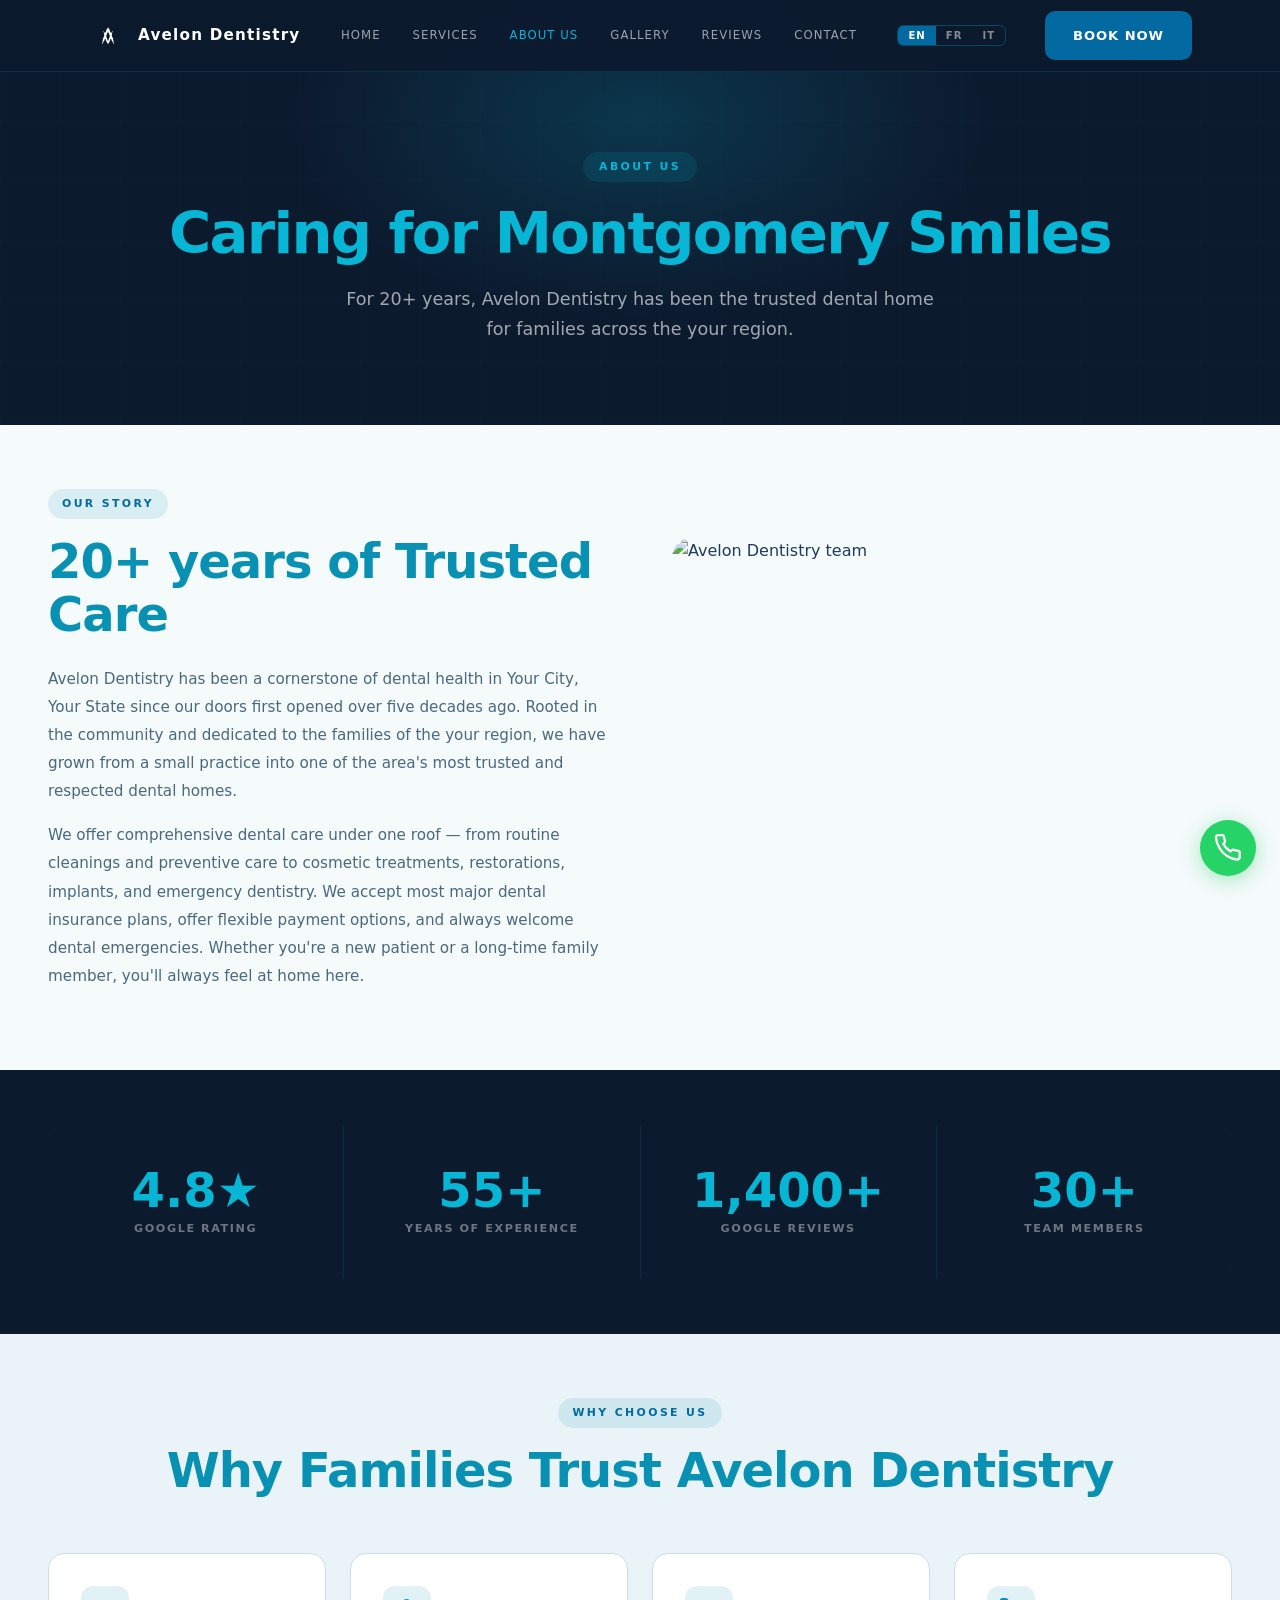
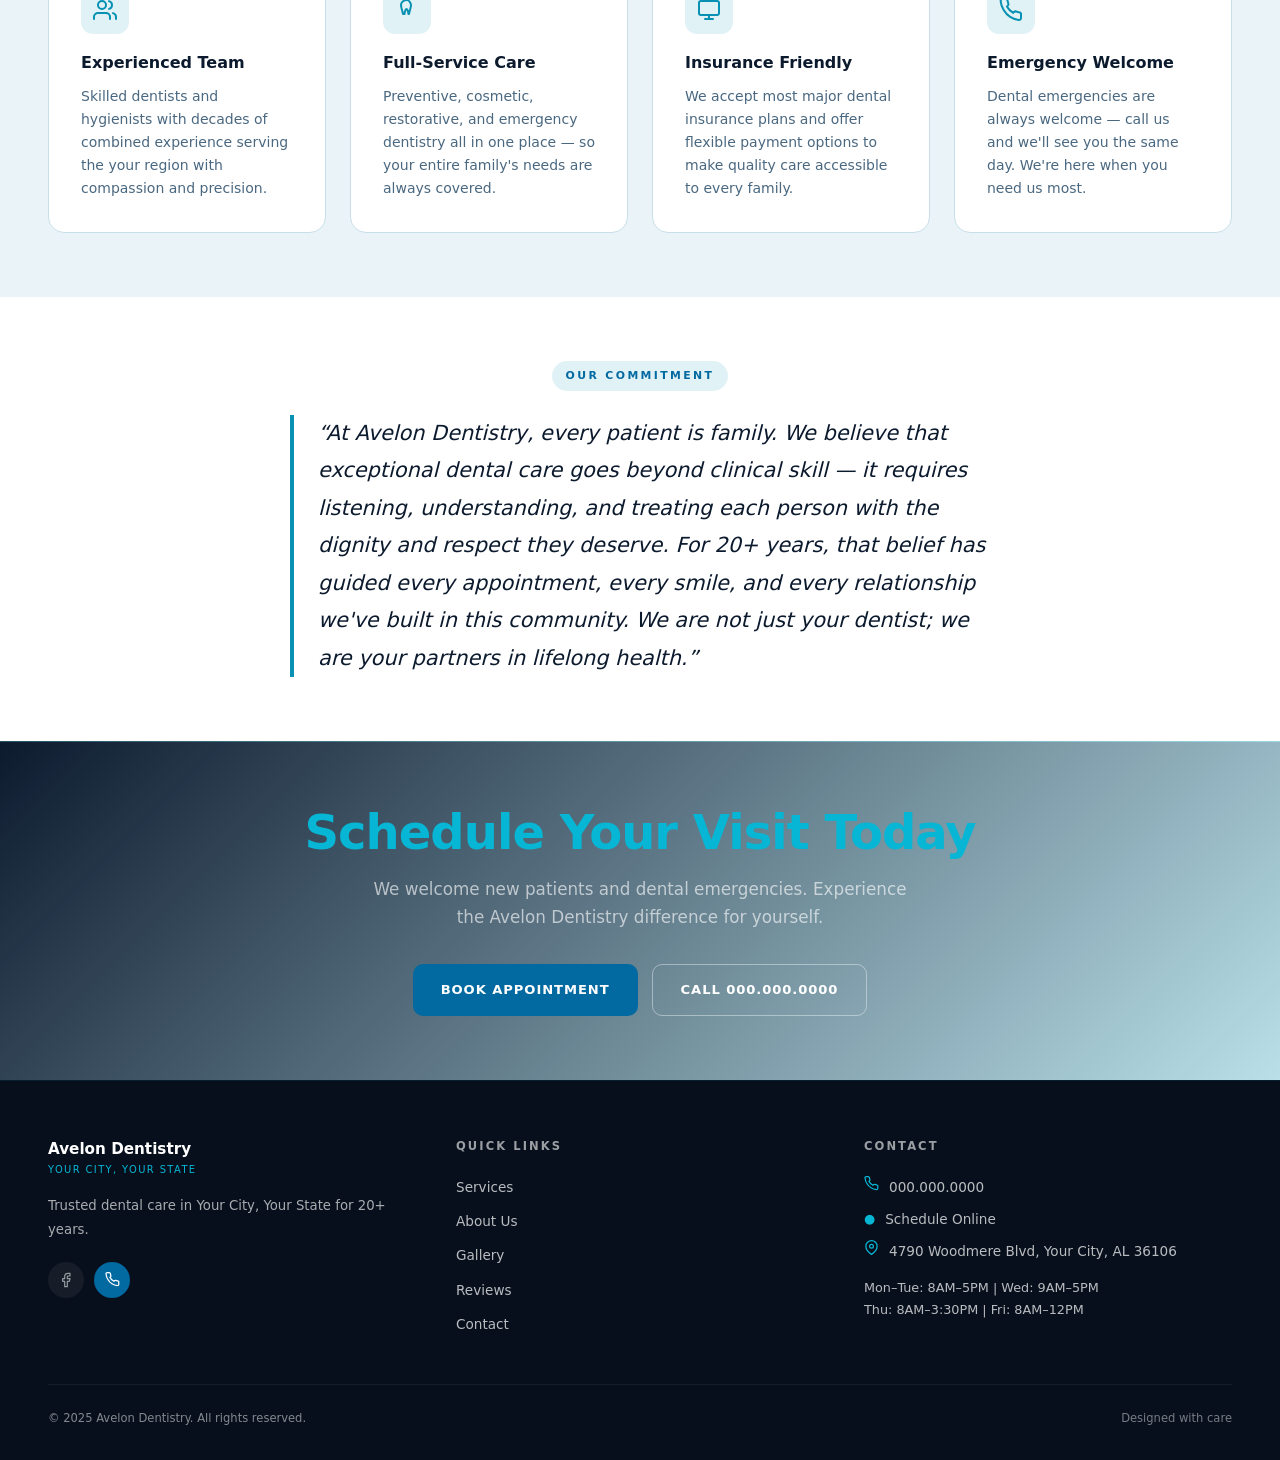
==== commit 0d7f47be: "Fix all broken images: nav logo local path, restore doctor photos, fix about team photo" ====
--- a/about.html
+++ b/about.html
@@ -200,7 +200,7 @@
 <header class="nav" id="nav">
   <div class="nav__inner">
     <a href="#" onclick="window.scrollTo({top:0,behavior:'smooth'});return false;" class="nav__logo" aria-label="Avelon Dentistry — Home">
-      <img src="https://res.cloudinary.com/dr63qmw21/image/upload/f_auto,q_auto,h_48/avelon-dentistry/logo.png" alt="Avelon Dentistry logo" height="42" style="width:auto;display:block;object-fit:contain;">
+      <img src="logo.png" alt="Avelon Dentistry logo" height="42" style="width:auto;display:block;object-fit:contain;">
       <div class="nav__logo-text-main" style="white-space:nowrap;letter-spacing:0.08em;">Avelon Dentistry</div>
     </a>
     <nav class="nav__links">
@@ -258,7 +258,7 @@
     </div>
     <div class="reveal-right">
       <img
-        src="https://res.cloudinary.com/dr63qmw21/image/upload/f_auto,q_auto,w_600/avelon-dentistry/hero-team.jpg"
+        src="https://images.unsplash.com/photo-1629909613654-28e377c37b09?w=600&q=80&fm=webp"
         alt="Avelon Dentistry team"
         class="story__img"
         loading="lazy"
@@ -420,7 +420,7 @@
   <div class="chat-hdr">
     <div class="chat-hdr-left">
       <div class="chat-avatar">
-        <img src="logo.png" alt="Avelon Dentistry" style="height:48px;width:auto;filter:brightness(0) invert(1);">
+        <img src="logo.png" alt="Avelon Dentistry" style="height:48px;width:auto;">
       </div>
       <div>
         <div class="chat-hdr-name">Avelon Dentistry</div>
@@ -954,3 +954,5 @@
 
 
 
+
+
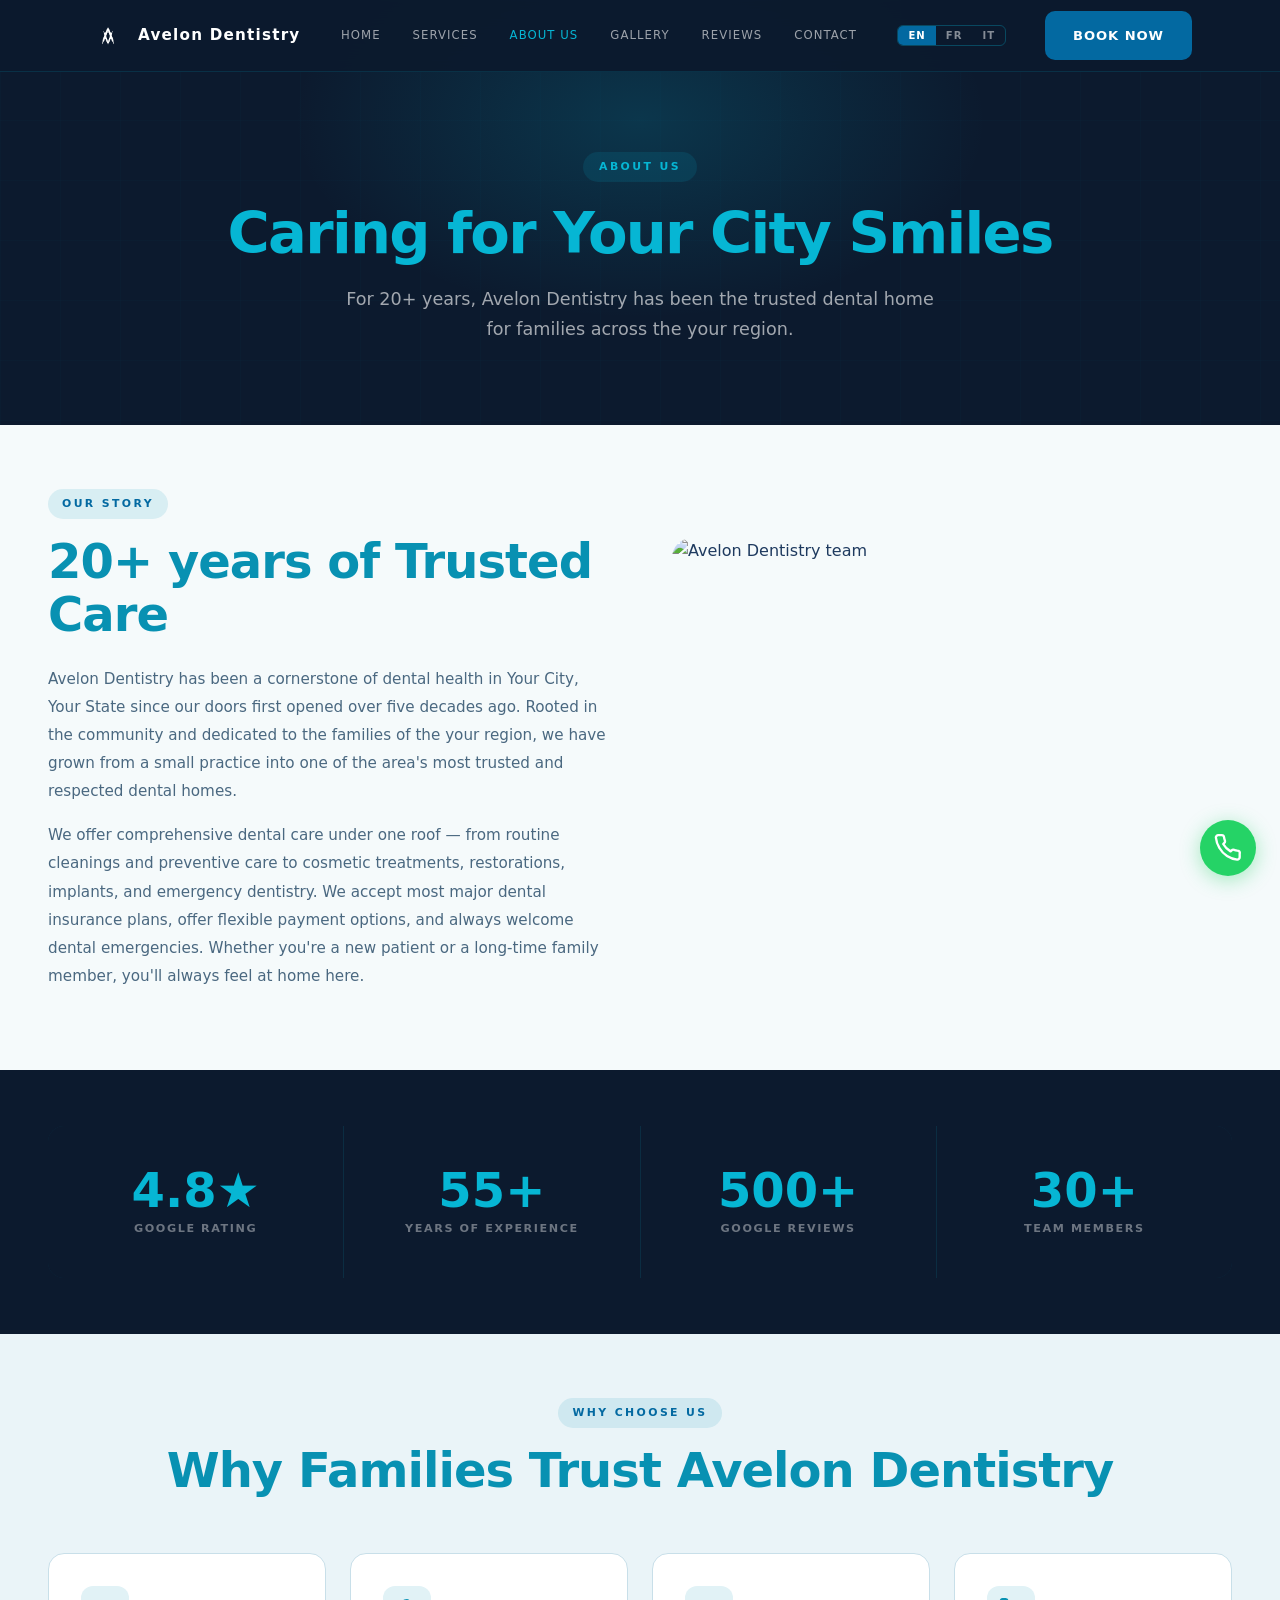
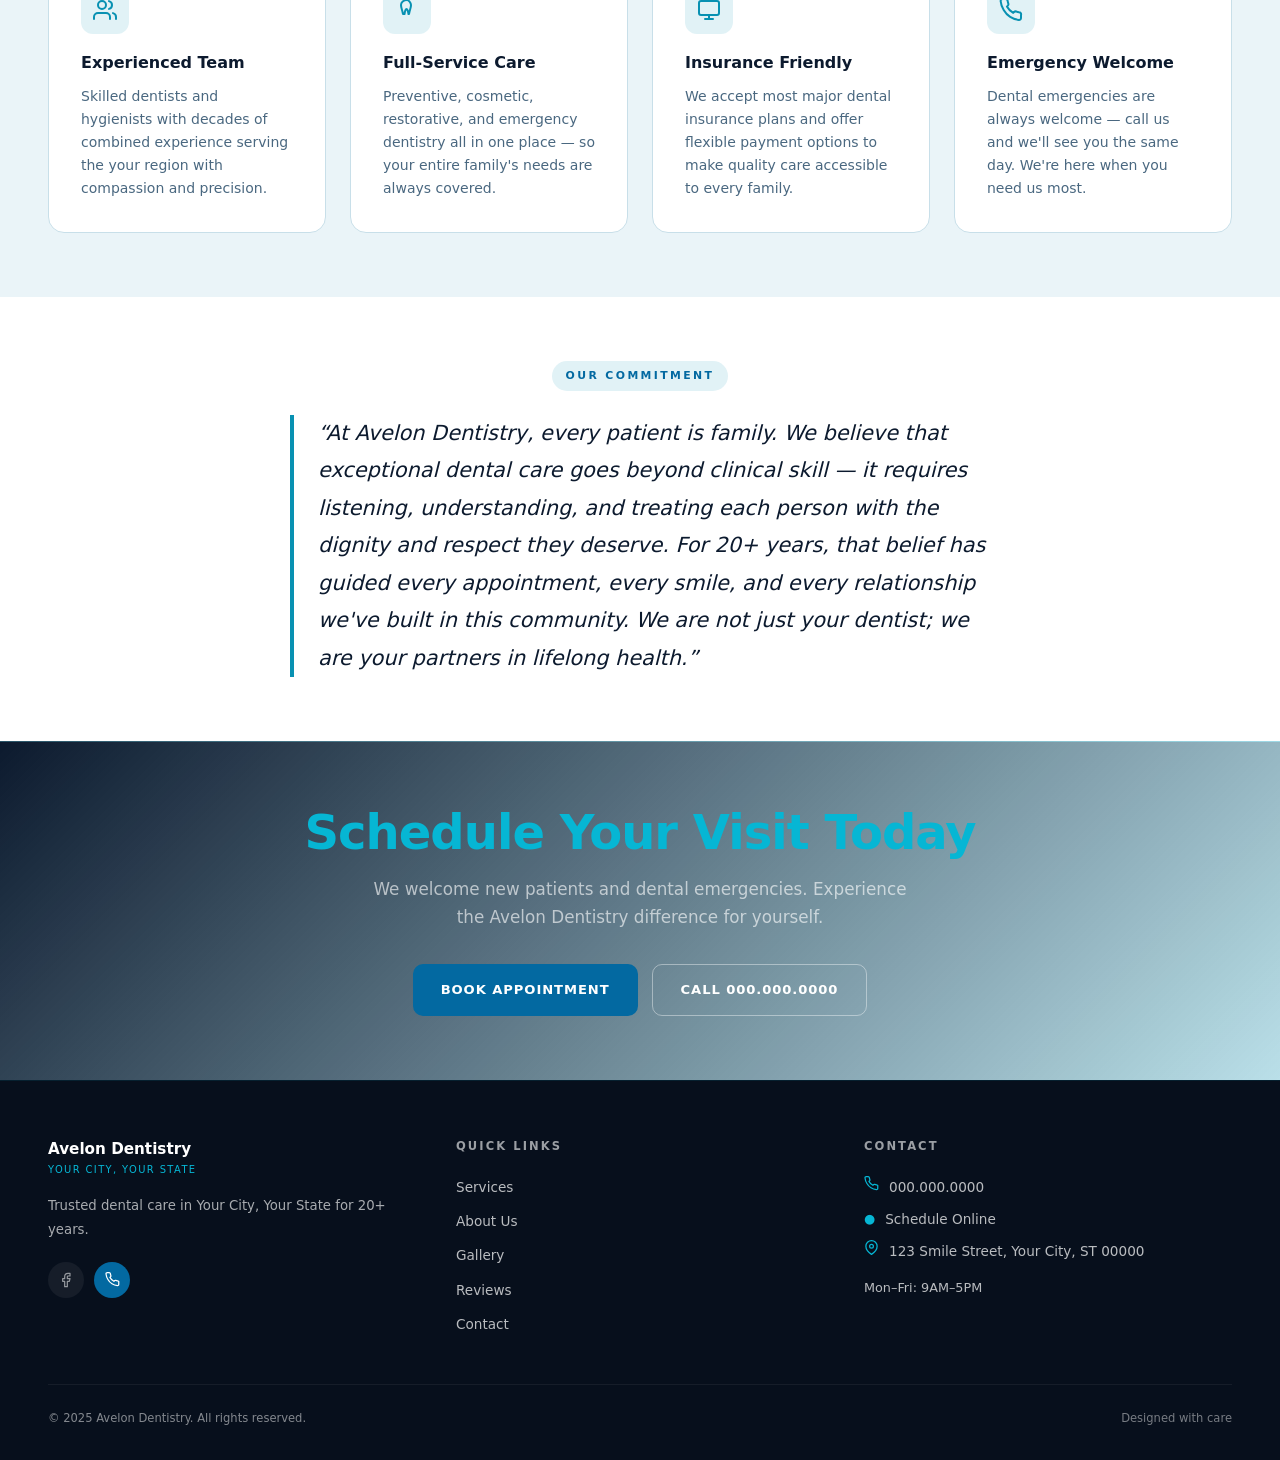
==== commit efe5529d: "Remove real-clinic references: placeholder address, Mon-Fri 9-5 hours, generic map/FB, genericized d" ====
--- a/about.html
+++ b/about.html
@@ -239,7 +239,7 @@
   <div style="position:relative;z-index:2;">
     <div class="page-hero__label" data-t="about.heroLabel">About Us</div>
     <h1>
-      <span id="about-h1-prefix" data-t="about.h1">Caring for Montgomery </span><span data-t="about.h1span">Smiles</span>
+      <span id="about-h1-prefix" data-t="about.h1">Caring for Your City </span><span data-t="about.h1span">Smiles</span>
     </h1>
     <p class="page-hero__sub" data-t="about.sub">For 20+ years, Avelon Dentistry has been the trusted dental home for families across the your region.</p>
   </div>
@@ -279,7 +279,7 @@
       <div class="stat-label" data-t="about.stat1">Years of Experience</div>
     </div>
     <div class="stat-cell reveal d2">
-      <div class="stat-num">1,400+</div>
+      <div class="stat-num">500+</div>
       <div class="stat-label" data-t="about.stat2">Google Reviews</div>
     </div>
     <div class="stat-cell reveal d3">
@@ -367,7 +367,7 @@
       </div>
       <p class="footer__tagline" data-t="footer.tagline">Trusted dental care in Your City, Your State for 20+ years.</p>
       <div class="footer__socials">
-        <a href="https://www.facebook.com/166202688935" target="_blank" rel="noopener noreferrer" class="footer__social" aria-label="Facebook">
+        <a href="https://facebook.com" target="_blank" rel="noopener noreferrer" class="footer__social" aria-label="Facebook">
           <svg width="16" height="16" viewBox="0 0 24 24" fill="none" stroke="currentColor" stroke-width="1.8" stroke-linecap="round" stroke-linejoin="round"><path d="M18 2h-3a5 5 0 00-5 5v3H7v4h3v8h4v-8h3l1-4h-4V7a1 1 0 011-1h3z"/></svg>
         </a>
         <a href="tel:+10000000000" class="footer__social" aria-label="Call" style="background:#0369A1;">
@@ -397,7 +397,7 @@
         </a>
         <div class="footer__contact-item">
           <svg width="15" height="15" viewBox="0 0 24 24" fill="none" stroke="#06B6D4" stroke-width="2" stroke-linecap="round" stroke-linejoin="round"><path d="M21 10c0 7-9 13-9 13s-9-6-9-13a9 9 0 0 1 18 0z"/><circle cx="12" cy="10" r="3"/></svg>
-          <span>4790 Woodmere Blvd, Your City, AL 36106</span>
+          <span>123 Smile Street, Your City, ST 00000</span>
         </div>
         <div class="footer__hours" id="footer-hours">Mon&#8211;Tue: 8AM&#8211;5PM | Wed: 9AM&#8211;5PM<br>Thu: 8AM&#8211;3:30PM | Fri: 8AM&#8211;12PM</div>
       </div>
@@ -451,7 +451,7 @@
     footer: { tagline:'Trusted dental care in Your City, Your State for 20+ years.', rights:'© 2025 Avelon Dentistry. All rights reserved.', links:'Quick Links', contact:'Contact', crafted:'Designed with care', schedule:'Schedule Online' },
     about: {
       heroLabel:'About Us',
-      h1:'Caring for Montgomery ',
+      h1:'Caring for Your City ',
       h1span:'Smiles',
       sub:'For 20+ years, Avelon Dentistry has been the trusted dental home for families across the your region.',
       storyLabel:'Our Story',
@@ -489,7 +489,7 @@
     about: {
       heroLabel:'À Propos',
       h1:'Prendre Soin des Sourires de ',
-      h1span:'Montgomery',
+      h1span:'Your City',
       sub:'Depuis plus de 55 ans, Avelon Dentistry est le cabinet dentaire de confiance pour les familles de toute la your region.',
       storyLabel:'Notre Histoire',
       storyH2a:'55 Ans de',
@@ -526,7 +526,7 @@
     about: {
       heroLabel:'Chi Siamo',
       h1:'Ci Prendiamo Cura dei Sorrisi di ',
-      h1span:'Montgomery',
+      h1span:'Your City',
       sub:'Da oltre 55 anni, Avelon Dentistry è la casa dentistica di fiducia per le famiglie di tutta la your region.',
       storyLabel:'La Nostra Storia',
       storyH2a:'55 Anni di',
@@ -657,10 +657,10 @@
   // Footer hours
   var fh = document.getElementById('footer-hours');
   if (fh) fh.innerHTML = lang === 'it'
-    ? 'Lun–Mar: 8–17 | Mer: 9–17<br>Gio: 8–15:30 | Ven: 8–12'
+    ? 'Lun–Ven: 9–17'
     : lang === 'fr'
-    ? 'Lun–Mar: 8h–17h | Mer: 9h–17h<br>Jeu: 8h–15h30 | Ven: 8h–12h'
-    : 'Mon–Tue: 8AM–5PM | Wed: 9AM–5PM<br>Thu: 8AM–3:30PM | Fri: 8AM–12PM';
+    ? 'Lun–Ven: 9h–17h'
+    : 'Mon–Fri: 9AM–5PM';
 
   // Footer crafted
   var fc = document.getElementById('footer-crafted');
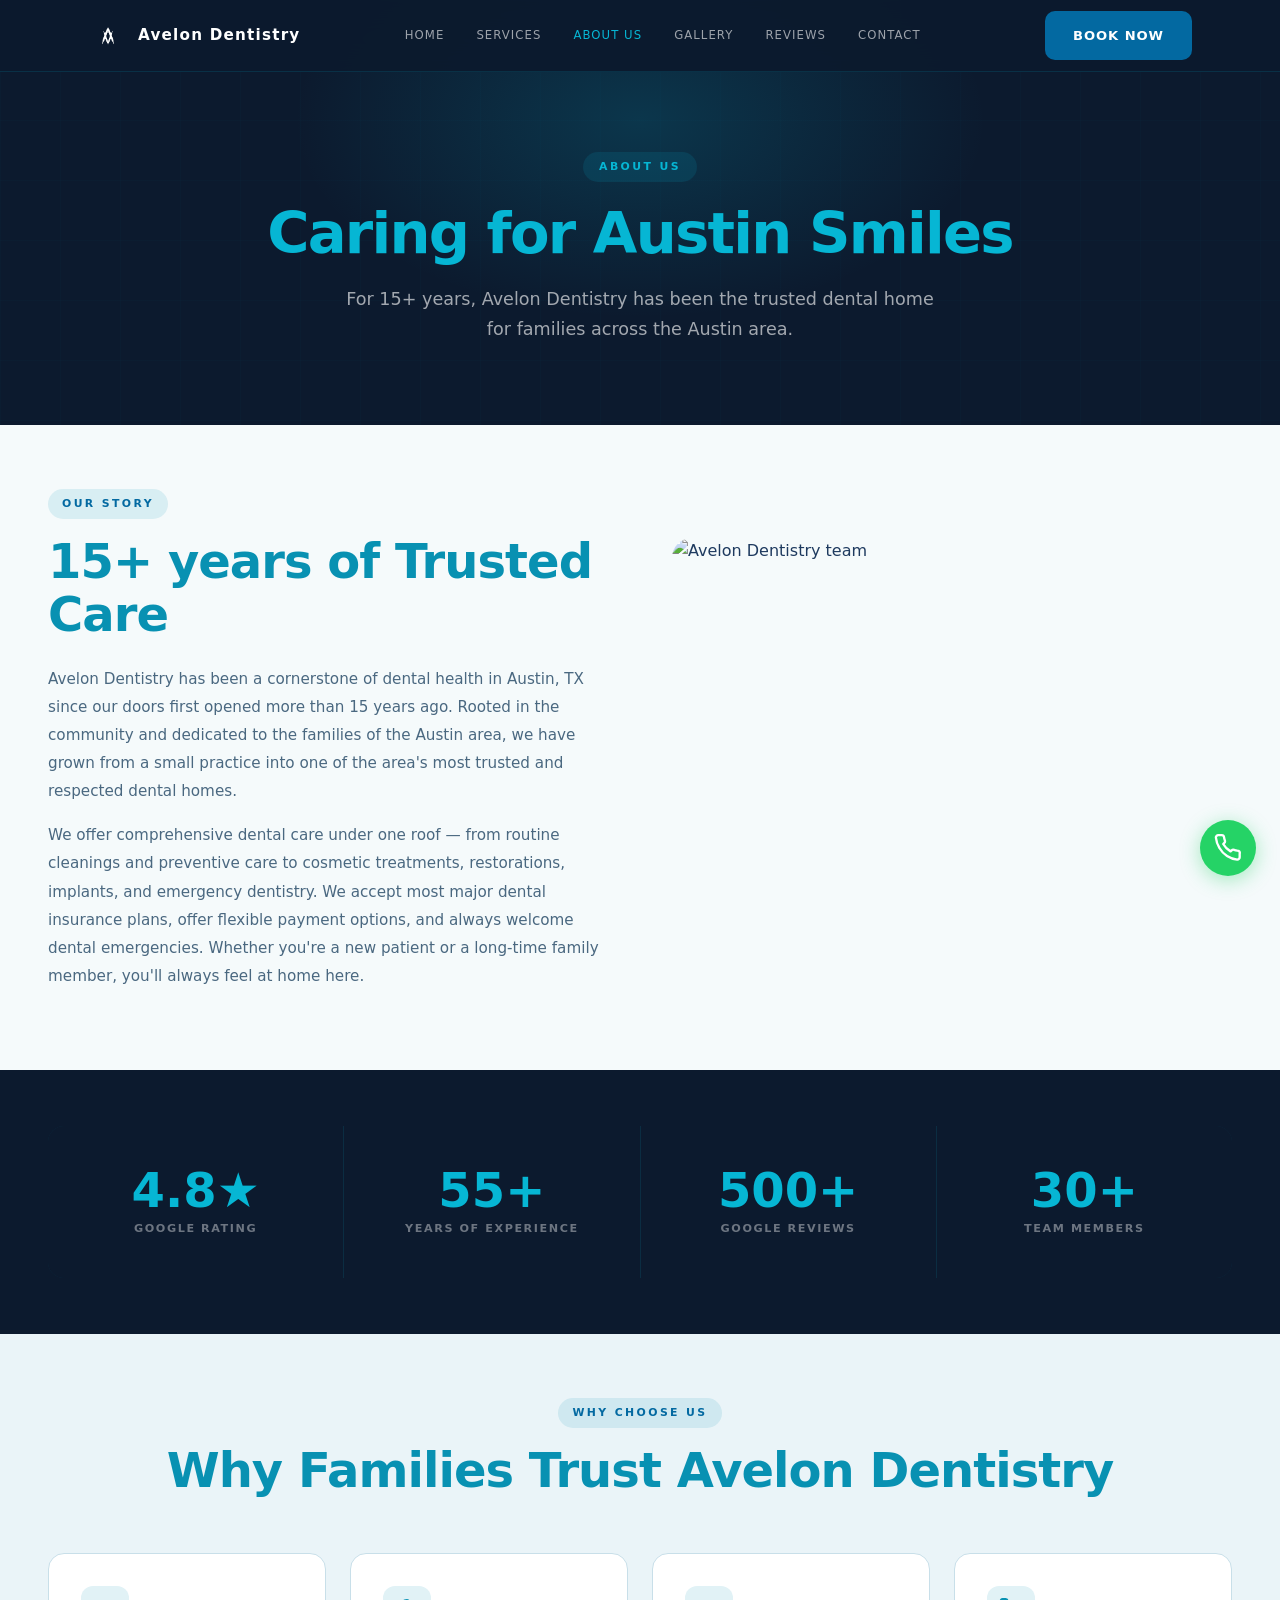
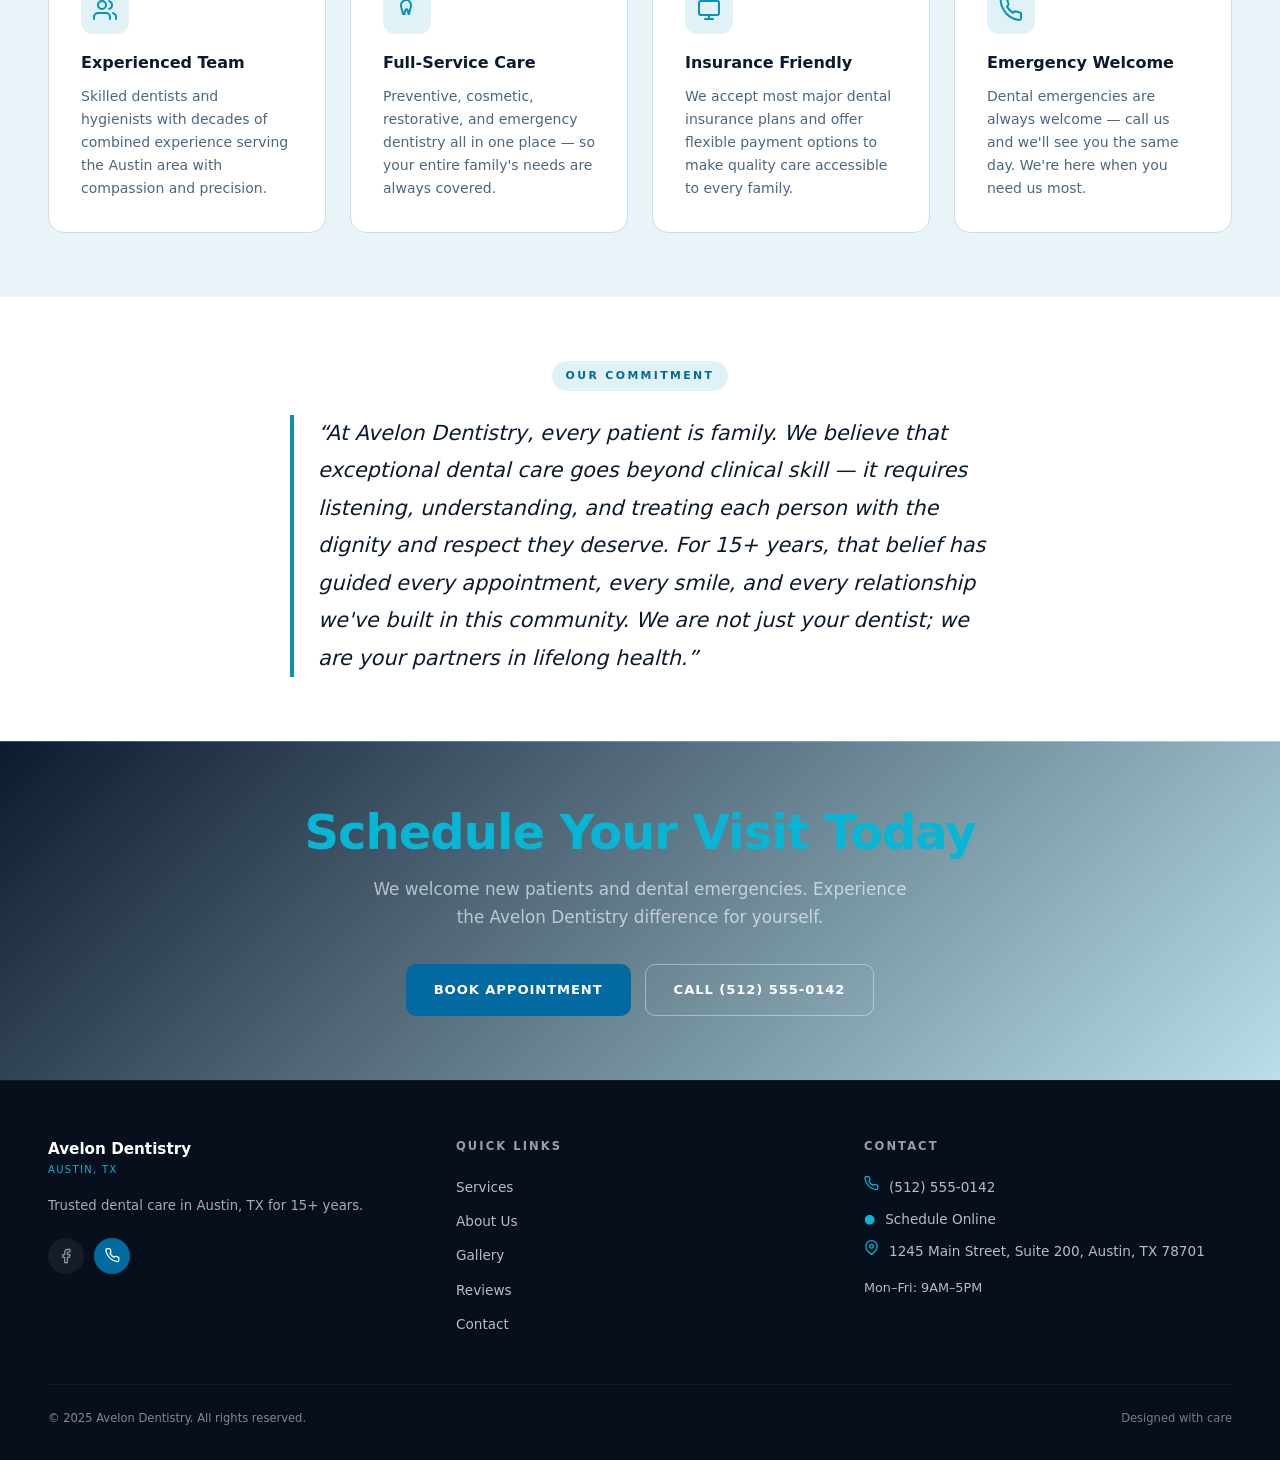
==== commit 90cfbbdf: "Outreach fixes: English-only (remove EN/FR/IT toggle, force en), real Austin TX details, add Dr. Sar" ====
--- a/about.html
+++ b/about.html
@@ -4,8 +4,8 @@
 <head>
   <meta charset="UTF-8">
   <meta name="viewport" content="width=device-width, initial-scale=1.0">
-  <title>About Us — Avelon Dentistry | Your City, Your State</title>
-  <meta name="description" content="Avelon Dentistry has served the your region for 20+ years. Meet our experienced team, learn our story, and discover why families trust us for all their dental care needs.">
+  <title>About Us — Avelon Dentistry | Austin, TX</title>
+  <meta name="description" content="Avelon Dentistry has served the Austin area for 15+ years. Meet our experienced team, learn our story, and discover why families trust us for all their dental care needs.">
   <link rel="preconnect" href="https://fonts.gstatic.com" crossorigin>
   <link rel="preload" as="font" type="font/woff2" crossorigin href="https://fonts.gstatic.com/s/plusjakartasans/v12/LDIoaomQNQcsA88c7O9yZ4KMCoOg4Ko20yw.woff2" fetchpriority="high">
   <style>
@@ -212,11 +212,6 @@
       <a href="contact.html" id="nl-contact" data-t="nav.contact">Contact</a>
     </nav>
     <div class="nav__right">
-      <div class="nav__lang" role="group" aria-label="Select language">
-        <button onclick="setLang('en')" id="lang-en" aria-label="English">EN</button>
-        <button onclick="setLang('fr')" id="lang-fr" aria-label="Francais">FR</button>
-        <button onclick="setLang('it')" id="lang-it" aria-label="Italiano">IT</button>
-      </div>
       <a href="book.html" class="btn btn--cyan nav__book" data-t="nav.book">Book Now</a>
       <button class="nav__hamburger" id="hamburger" onclick="toggleMenu()" aria-label="Menu"><span></span><span></span><span></span></button>
     </div>
@@ -239,9 +234,9 @@
   <div style="position:relative;z-index:2;">
     <div class="page-hero__label" data-t="about.heroLabel">About Us</div>
     <h1>
-      <span id="about-h1-prefix" data-t="about.h1">Caring for Your City </span><span data-t="about.h1span">Smiles</span>
+      <span id="about-h1-prefix" data-t="about.h1">Caring for Austin </span><span data-t="about.h1span">Smiles</span>
     </h1>
-    <p class="page-hero__sub" data-t="about.sub">For 20+ years, Avelon Dentistry has been the trusted dental home for families across the your region.</p>
+    <p class="page-hero__sub" data-t="about.sub">For 15+ years, Avelon Dentistry has been the trusted dental home for families across the Austin area.</p>
   </div>
 </section>
 
@@ -251,9 +246,9 @@
     <div class="story__text reveal-left">
       <div class="section-label" data-t="about.storyLabel">Our Story</div>
       <h2 class="section-h2" style="margin-bottom:1.5rem;">
-        <span data-t="about.storyH2a">20+ years of</span> <span style="color:var(--cyan);" data-t="about.storyH2b">Trusted Care</span>
+        <span data-t="about.storyH2a">15+ years of</span> <span style="color:var(--cyan);" data-t="about.storyH2b">Trusted Care</span>
       </h2>
-      <p data-t="about.storyP1">Avelon Dentistry has been a cornerstone of dental health in Your City, Your State since our doors first opened over five decades ago. Rooted in the community and dedicated to the families of the your region, we have grown from a small practice into one of the area's most trusted and respected dental homes.</p>
+      <p data-t="about.storyP1">Avelon Dentistry has been a cornerstone of dental health in Austin, TX since our doors first opened more than 15 years ago. Rooted in the community and dedicated to the families of the Austin area, we have grown from a small practice into one of the area's most trusted and respected dental homes.</p>
       <p data-t="about.storyP2">We offer comprehensive dental care under one roof — from routine cleanings and preventive care to cosmetic treatments, restorations, implants, and emergency dentistry. We accept most major dental insurance plans, offer flexible payment options, and always welcome dental emergencies. Whether you're a new patient or a long-time family member, you'll always feel at home here.</p>
     </div>
     <div class="reveal-right">
@@ -304,7 +299,7 @@
         <svg width="24" height="24" viewBox="0 0 24 24" fill="none" stroke="currentColor" stroke-width="2" stroke-linecap="round" stroke-linejoin="round"><path d="M17 21v-2a4 4 0 0 0-4-4H5a4 4 0 0 0-4 4v2"/><circle cx="9" cy="7" r="4"/><path d="M23 21v-2a4 4 0 0 0-3-3.87"/><path d="M16 3.13a4 4 0 0 1 0 7.75"/></svg>
       </div>
       <div class="why-title" data-t="about.why0Title">Experienced Team</div>
-      <div class="why-desc" data-t="about.why0Desc">Skilled dentists and hygienists with decades of combined experience serving the your region with compassion and precision.</div>
+      <div class="why-desc" data-t="about.why0Desc">Skilled dentists and hygienists with decades of combined experience serving the Austin area with compassion and precision.</div>
     </div>
     <!-- Card 2 -->
     <div class="why-card reveal d1">
@@ -337,7 +332,7 @@
 <section class="commitment">
   <div class="commitment__inner reveal">
     <div class="section-label" style="margin-bottom:1.5rem;" data-t="about.commitLabel">Our Commitment</div>
-    <blockquote class="commitment__quote" data-t="about.commitment">"At Avelon Dentistry, every patient is family. We believe that exceptional dental care goes beyond clinical skill — it requires listening, understanding, and treating each person with the dignity and respect they deserve. For 20+ years, that belief has guided every appointment, every smile, and every relationship we've built in this community. We are not just your dentist; we are your partners in lifelong health."</blockquote>
+    <blockquote class="commitment__quote" data-t="about.commitment">"At Avelon Dentistry, every patient is family. We believe that exceptional dental care goes beyond clinical skill — it requires listening, understanding, and treating each person with the dignity and respect they deserve. For 15+ years, that belief has guided every appointment, every smile, and every relationship we've built in this community. We are not just your dentist; we are your partners in lifelong health."</blockquote>
   </div>
 </section>
 
@@ -350,7 +345,7 @@
     <p style="color:rgba(255,255,255,0.62);margin-top:1rem;font-size:clamp(0.95rem,2vw,1.05rem);max-width:560px;margin-left:auto;margin-right:auto;line-height:1.7;" class="reveal d1" data-t="about.ctaSub">We welcome new patients and dental emergencies. Experience the Avelon Dentistry difference for yourself.</p>
     <div class="cta-btns reveal d2">
       <button onclick="openChat()" class="btn btn--cyan" data-t="about.ctaBtn1">Book Appointment</button>
-      <a href="tel:+10000000000" class="btn btn--outline-white" data-t="about.ctaBtn2">Call 000.000.0000</a>
+      <a href="tel:+15125550142" class="btn btn--outline-white" data-t="about.ctaBtn2">Call (512) 555-0142</a>
     </div>
   </div>
 </section>
@@ -362,15 +357,15 @@
       <div style="display:flex;align-items:center;gap:10px;margin-bottom:12px;">
         <div>
           <div class="footer__brand-name">Avelon Dentistry</div>
-          <div class="footer__brand-sub">Your City, Your State</div>
+          <div class="footer__brand-sub">Austin, TX</div>
         </div>
       </div>
-      <p class="footer__tagline" data-t="footer.tagline">Trusted dental care in Your City, Your State for 20+ years.</p>
+      <p class="footer__tagline" data-t="footer.tagline">Trusted dental care in Austin, TX for 15+ years.</p>
       <div class="footer__socials">
         <a href="https://facebook.com" target="_blank" rel="noopener noreferrer" class="footer__social" aria-label="Facebook">
           <svg width="16" height="16" viewBox="0 0 24 24" fill="none" stroke="currentColor" stroke-width="1.8" stroke-linecap="round" stroke-linejoin="round"><path d="M18 2h-3a5 5 0 00-5 5v3H7v4h3v8h4v-8h3l1-4h-4V7a1 1 0 011-1h3z"/></svg>
         </a>
-        <a href="tel:+10000000000" class="footer__social" aria-label="Call" style="background:#0369A1;">
+        <a href="tel:+15125550142" class="footer__social" aria-label="Call" style="background:#0369A1;">
           <svg width="15" height="15" viewBox="0 0 24 24" fill="none" stroke="white" stroke-width="2" stroke-linecap="round" stroke-linejoin="round"><path d="M22 16.92v3a2 2 0 0 1-2.18 2 19.79 19.79 0 0 1-8.63-3.07A19.5 19.5 0 0 1 4.69 12 19.79 19.79 0 0 1 1.63 3.18 2 2 0 0 1 3.6 1h3a2 2 0 0 1 2 1.72c.127.96.361 1.903.7 2.81a2 2 0 0 1-.45 2.11L7.91 8.6a16 16 0 0 0 6.29 6.29l.91-.91a2 2 0 0 1 2.11-.45c.907.339 1.85.573 2.81.7A2 2 0 0 1 22 16.92z"/></svg>
         </a>
       </div>
@@ -388,16 +383,16 @@
     <div>
       <div class="footer__col-title" data-t="footer.contact">Contact</div>
       <div class="footer__contact-list">
-        <a href="tel:+10000000000" class="footer__contact-item">
+        <a href="tel:+15125550142" class="footer__contact-item">
           <svg width="15" height="15" viewBox="0 0 24 24" fill="none" stroke="#06B6D4" stroke-width="2" stroke-linecap="round" stroke-linejoin="round"><path d="M22 16.92v3a2 2 0 0 1-2.18 2 19.79 19.79 0 0 1-8.63-3.07A19.5 19.5 0 0 1 4.69 12 19.79 19.79 0 0 1 1.63 3.18 2 2 0 0 1 3.6 1h3a2 2 0 0 1 2 1.72c.127.96.361 1.903.7 2.81a2 2 0 0 1-.45 2.11L7.91 8.6a16 16 0 0 0 6.29 6.29l.91-.91a2 2 0 0 1 2.11-.45c.907.339 1.85.573 2.81.7A2 2 0 0 1 22 16.92z"/></svg>
-          000.000.0000
+          (512) 555-0142
         </a>
         <a href="#" onclick="openChat();return false;" class="footer__contact-item">
           <span style="color:#06B6D4;font-size:0.8rem">&#9679;</span> <span data-t="footer.schedule">Schedule Online</span>
         </a>
         <div class="footer__contact-item">
           <svg width="15" height="15" viewBox="0 0 24 24" fill="none" stroke="#06B6D4" stroke-width="2" stroke-linecap="round" stroke-linejoin="round"><path d="M21 10c0 7-9 13-9 13s-9-6-9-13a9 9 0 0 1 18 0z"/><circle cx="12" cy="10" r="3"/></svg>
-          <span>123 Smile Street, Your City, ST 00000</span>
+          <span>1245 Main Street, Suite 200, Austin, TX 78701</span>
         </div>
         <div class="footer__hours" id="footer-hours">Mon&#8211;Tue: 8AM&#8211;5PM | Wed: 9AM&#8211;5PM<br>Thu: 8AM&#8211;3:30PM | Fri: 8AM&#8211;12PM</div>
       </div>
@@ -439,7 +434,7 @@
 </div>
 
 <!-- WA FLOAT -->
-<a class="wa-float" id="wa-float" href="tel:+10000000000" aria-label="Call Avelon Dentistry">
+<a class="wa-float" id="wa-float" href="tel:+15125550142" aria-label="Call Avelon Dentistry">
   <svg viewBox="0 0 24 24" fill="none" stroke="white" stroke-width="2" stroke-linecap="round" stroke-linejoin="round" width="28" height="28"><path d="M22 16.92v3a2 2 0 0 1-2.18 2 19.79 19.79 0 0 1-8.63-3.07A19.5 19.5 0 0 1 4.69 12 19.79 19.79 0 0 1 1.63 3.18 2 2 0 0 1 3.6 1h3a2 2 0 0 1 2 1.72c.127.96.361 1.903.7 2.81a2 2 0 0 1-.45 2.11L7.91 8.6a16 16 0 0 0 6.29 6.29l.91-.91a2 2 0 0 1 2.11-.45c.907.339 1.85.573 2.81.7A2 2 0 0 1 22 16.92z"/></svg>
 </a>
 
@@ -448,16 +443,16 @@
 const T = {
   en: {
     nav: { home:'Home', services:'Services', about:'About Us', gallery:'Gallery', reviews:'Reviews', contact:'Contact', book:'Book Now' },
-    footer: { tagline:'Trusted dental care in Your City, Your State for 20+ years.', rights:'© 2025 Avelon Dentistry. All rights reserved.', links:'Quick Links', contact:'Contact', crafted:'Designed with care', schedule:'Schedule Online' },
+    footer: { tagline:'Trusted dental care in Austin, TX for 15+ years.', rights:'© 2025 Avelon Dentistry. All rights reserved.', links:'Quick Links', contact:'Contact', crafted:'Designed with care', schedule:'Schedule Online' },
     about: {
       heroLabel:'About Us',
-      h1:'Caring for Your City ',
+      h1:'Caring for Austin ',
       h1span:'Smiles',
-      sub:'For 20+ years, Avelon Dentistry has been the trusted dental home for families across the your region.',
+      sub:'For 15+ years, Avelon Dentistry has been the trusted dental home for families across the Austin area.',
       storyLabel:'Our Story',
-      storyH2a:'20+ years of',
+      storyH2a:'15+ years of',
       storyH2b:'Trusted Care',
-      storyP1:'Avelon Dentistry has been a cornerstone of dental health in Your City, Your State since our doors first opened over five decades ago. Rooted in the community and dedicated to the families of the your region, we have grown from a small practice into one of the area\'s most trusted and respected dental homes.',
+      storyP1:'Avelon Dentistry has been a cornerstone of dental health in Austin, TX since our doors first opened more than 15 years ago. Rooted in the community and dedicated to the families of the Austin area, we have grown from a small practice into one of the area\'s most trusted and respected dental homes.',
       storyP2:'We offer comprehensive dental care under one roof — from routine cleanings and preventive care to cosmetic treatments, restorations, implants, and emergency dentistry. We accept most major dental insurance plans, offer flexible payment options, and always welcome dental emergencies. Whether you\'re a new patient or a long-time family member, you\'ll always feel at home here.',
       stat0:'Google Rating',
       stat1:'Years of Experience',
@@ -467,7 +462,7 @@
       whyH2:'Why Families Trust ',
       whyH2span:'Avelon Dentistry',
       why0Title:'Experienced Team',
-      why0Desc:'Skilled dentists and hygienists with decades of combined experience serving the your region with compassion and precision.',
+      why0Desc:'Skilled dentists and hygienists with decades of combined experience serving the Austin area with compassion and precision.',
       why1Title:'Full-Service Care',
       why1Desc:'Preventive, cosmetic, restorative, and emergency dentistry all in one place — so your entire family\'s needs are always covered.',
       why2Title:'Insurance Friendly',
@@ -475,26 +470,26 @@
       why3Title:'Emergency Welcome',
       why3Desc:'Dental emergencies are always welcome — call us and we\'ll see you the same day. We\'re here when you need us most.',
       commitLabel:'Our Commitment',
-      commitment:'“At Avelon Dentistry, every patient is family. We believe that exceptional dental care goes beyond clinical skill — it requires listening, understanding, and treating each person with the dignity and respect they deserve. For 20+ years, that belief has guided every appointment, every smile, and every relationship we\'ve built in this community. We are not just your dentist; we are your partners in lifelong health.”',
+      commitment:'“At Avelon Dentistry, every patient is family. We believe that exceptional dental care goes beyond clinical skill — it requires listening, understanding, and treating each person with the dignity and respect they deserve. For 15+ years, that belief has guided every appointment, every smile, and every relationship we\'ve built in this community. We are not just your dentist; we are your partners in lifelong health.”',
       ctaH2:'Schedule Your ',
       ctaH2span:'Visit Today',
       ctaSub:'We welcome new patients and dental emergencies. Experience the Avelon Dentistry difference for yourself.',
       ctaBtn1:'Book Appointment',
-      ctaBtn2:'Call 000.000.0000'
+      ctaBtn2:'Call (512) 555-0142'
     }
   },
   fr: {
     nav: { home:'Accueil', services:'Services', about:'À Propos', gallery:'Galerie', reviews:'Avis', contact:'Contact', book:'Réserver' },
-    footer: { tagline:'Des soins dentaires de confiance à Your City, Your State depuis plus de 55 ans.', rights:'© 2025 Avelon Dentistry. Tous droits réservés.', links:'Liens Rapides', contact:'Contact', crafted:'Conçu avec soin', schedule:'Prendre Rendez-vous' },
+    footer: { tagline:'Des soins dentaires de confiance à Austin, TX depuis plus de 55 ans.', rights:'© 2025 Avelon Dentistry. Tous droits réservés.', links:'Liens Rapides', contact:'Contact', crafted:'Conçu avec soin', schedule:'Prendre Rendez-vous' },
     about: {
       heroLabel:'À Propos',
       h1:'Prendre Soin des Sourires de ',
-      h1span:'Your City',
-      sub:'Depuis plus de 55 ans, Avelon Dentistry est le cabinet dentaire de confiance pour les familles de toute la your region.',
+      h1span:'Austin',
+      sub:'Depuis plus de 55 ans, Avelon Dentistry est le cabinet dentaire de confiance pour les familles de toute la the Austin area.',
       storyLabel:'Notre Histoire',
       storyH2a:'55 Ans de',
       storyH2b:'Soins de Confiance',
-      storyP1:'Avelon Dentistry est une institution incontournable de la santé dentaire à Your City, Your State, depuis l\'ouverture de nos portes il y a plus de cinq décennies. Ancrés dans la communauté et dévoués aux familles de la your region, nous sommes passés d\'un petit cabinet à l\'un des centres dentaires les plus fiables et respectés de la région.',
+      storyP1:'Avelon Dentistry est une institution incontournable de la santé dentaire à Austin, TX, depuis l\'ouverture de nos portes il y a plus de cinq décennies. Ancrés dans la communauté et dévoués aux familles de la the Austin area, nous sommes passés d\'un petit cabinet à l\'un des centres dentaires les plus fiables et respectés de la région.',
       storyP2:'Nous offrons des soins dentaires complets sous un même toit — des nettoyages de routine aux traitements cosmétiques, restaurations, implants et dentisterie d\'urgence. Nous acceptons la plupart des grandes assurances dentaires, proposons des options de paiement flexibles et accueillons toujours les urgences dentaires. Que vous soyez un nouveau patient ou un membre de longue date, vous vous sentirez toujours chez vous ici.',
       stat0:'Note Google',
       stat1:'Années d\'Expérience',
@@ -504,7 +499,7 @@
       whyH2:'Pourquoi les Familles Font Confiance à ',
       whyH2span:'Avelon Dentistry',
       why0Title:'Équipe Expérimentée',
-      why0Desc:'Des dentistes et hygiénistes qualifiés avec des décennies d\'expérience combinée au service de la your region avec compassion et précision.',
+      why0Desc:'Des dentistes et hygiénistes qualifiés avec des décennies d\'expérience combinée au service de la the Austin area avec compassion et précision.',
       why1Title:'Soins Complets',
       why1Desc:'Dentisterie préventive, cosmétique, restauratrice et d\'urgence en un seul endroit — pour couvrir tous les besoins de votre famille.',
       why2Title:'Assurances Acceptées',
@@ -517,21 +512,21 @@
       ctaH2span:'Visite Aujourd\'hui',
       ctaSub:'Nous accueillons les nouveaux patients et les urgences dentaires. Découvrez la différence Avelon Dentistry par vous-même.',
       ctaBtn1:'Prendre Rendez-vous',
-      ctaBtn2:'Appeler 000.000.0000'
+      ctaBtn2:'Appeler (512) 555-0142'
     }
   },
   it: {
     nav: { home:'Home', services:'Servizi', about:'Chi Siamo', gallery:'Galleria', reviews:'Recensioni', contact:'Contatti', book:'Prenota' },
-    footer: { tagline:'Cure dentali di eccellenza a Your City, Your State da oltre 55 anni.', rights:'© 2025 Avelon Dentistry. Tutti i diritti riservati.', links:'Link Rapidi', contact:'Contatti', crafted:'Progettato con cura', schedule:'Prenota Online' },
+    footer: { tagline:'Cure dentali di eccellenza a Austin, TX da oltre 55 anni.', rights:'© 2025 Avelon Dentistry. Tutti i diritti riservati.', links:'Link Rapidi', contact:'Contatti', crafted:'Progettato con cura', schedule:'Prenota Online' },
     about: {
       heroLabel:'Chi Siamo',
       h1:'Ci Prendiamo Cura dei Sorrisi di ',
-      h1span:'Your City',
-      sub:'Da oltre 55 anni, Avelon Dentistry è la casa dentistica di fiducia per le famiglie di tutta la your region.',
+      h1span:'Austin',
+      sub:'Da oltre 55 anni, Avelon Dentistry è la casa dentistica di fiducia per le famiglie di tutta la the Austin area.',
       storyLabel:'La Nostra Storia',
       storyH2a:'55 Anni di',
       storyH2b:'Cure di Fiducia',
-      storyP1:'Avelon Dentistry è un punto di riferimento per la salute dentale a Your City, Your State, da quando abbiamo aperto le porte oltre cinque decenni fa. Radicati nella comunità e dedicati alle famiglie della your region, siamo cresciuti da un piccolo studio a uno dei centri dentali più affidabili e rispettati della zona.',
+      storyP1:'Avelon Dentistry è un punto di riferimento per la salute dentale a Austin, TX, da quando abbiamo aperto le porte oltre cinque decenni fa. Radicati nella comunità e dedicati alle famiglie della the Austin area, siamo cresciuti da un piccolo studio a uno dei centri dentali più affidabili e rispettati della zona.',
       storyP2:'Offriamo cure dentali complete sotto lo stesso tetto — dalle pulizie di routine e cure preventive ai trattamenti cosmetici, restauri, impianti e odontoiatria d\'emergenza. Accettiamo la maggior parte delle principali assicurazioni dentali, offriamo opzioni di pagamento flessibili e accogliamo sempre le emergenze dentali. Che tu sia un nuovo paziente o un membro di lunga data, ti sentirai sempre a casa qui.',
       stat0:'Valutazione Google',
       stat1:'Anni di Esperienza',
@@ -541,7 +536,7 @@
       whyH2:'Perché le Famiglie si Fidano di ',
       whyH2span:'Avelon Dentistry',
       why0Title:'Team Esperto',
-      why0Desc:'Dentisti e igienisti qualificati con decenni di esperienza combinata al servizio della your region con compassione e precisione.',
+      why0Desc:'Dentisti e igienisti qualificati con decenni di esperienza combinata al servizio della the Austin area con compassione e precisione.',
       why1Title:'Cure Complete',
       why1Desc:'Odontoiatria preventiva, cosmetica, restaurativa e d\'emergenza tutto in un unico posto — per soddisfare tutte le esigenze della tua famiglia.',
       why2Title:'Assicurazioni Accettate',
@@ -554,7 +549,7 @@
       ctaH2span:'Visita Oggi',
       ctaSub:'Accettiamo nuovi pazienti e urgenze dentali. Scopri la differenza di Avelon Dentistry di persona.',
       ctaBtn1:'Prenota Appuntamento',
-      ctaBtn2:'Chiama 000.000.0000'
+      ctaBtn2:'Chiama (512) 555-0142'
     }
   }
 };
@@ -615,7 +610,7 @@
 };
 
 /* ===== STATE ===== */
-var lang = localStorage.getItem('montgomery_lang') || 'en';
+var lang = 'en';
 
 /* ===== HELPERS ===== */
 function t(p) {
